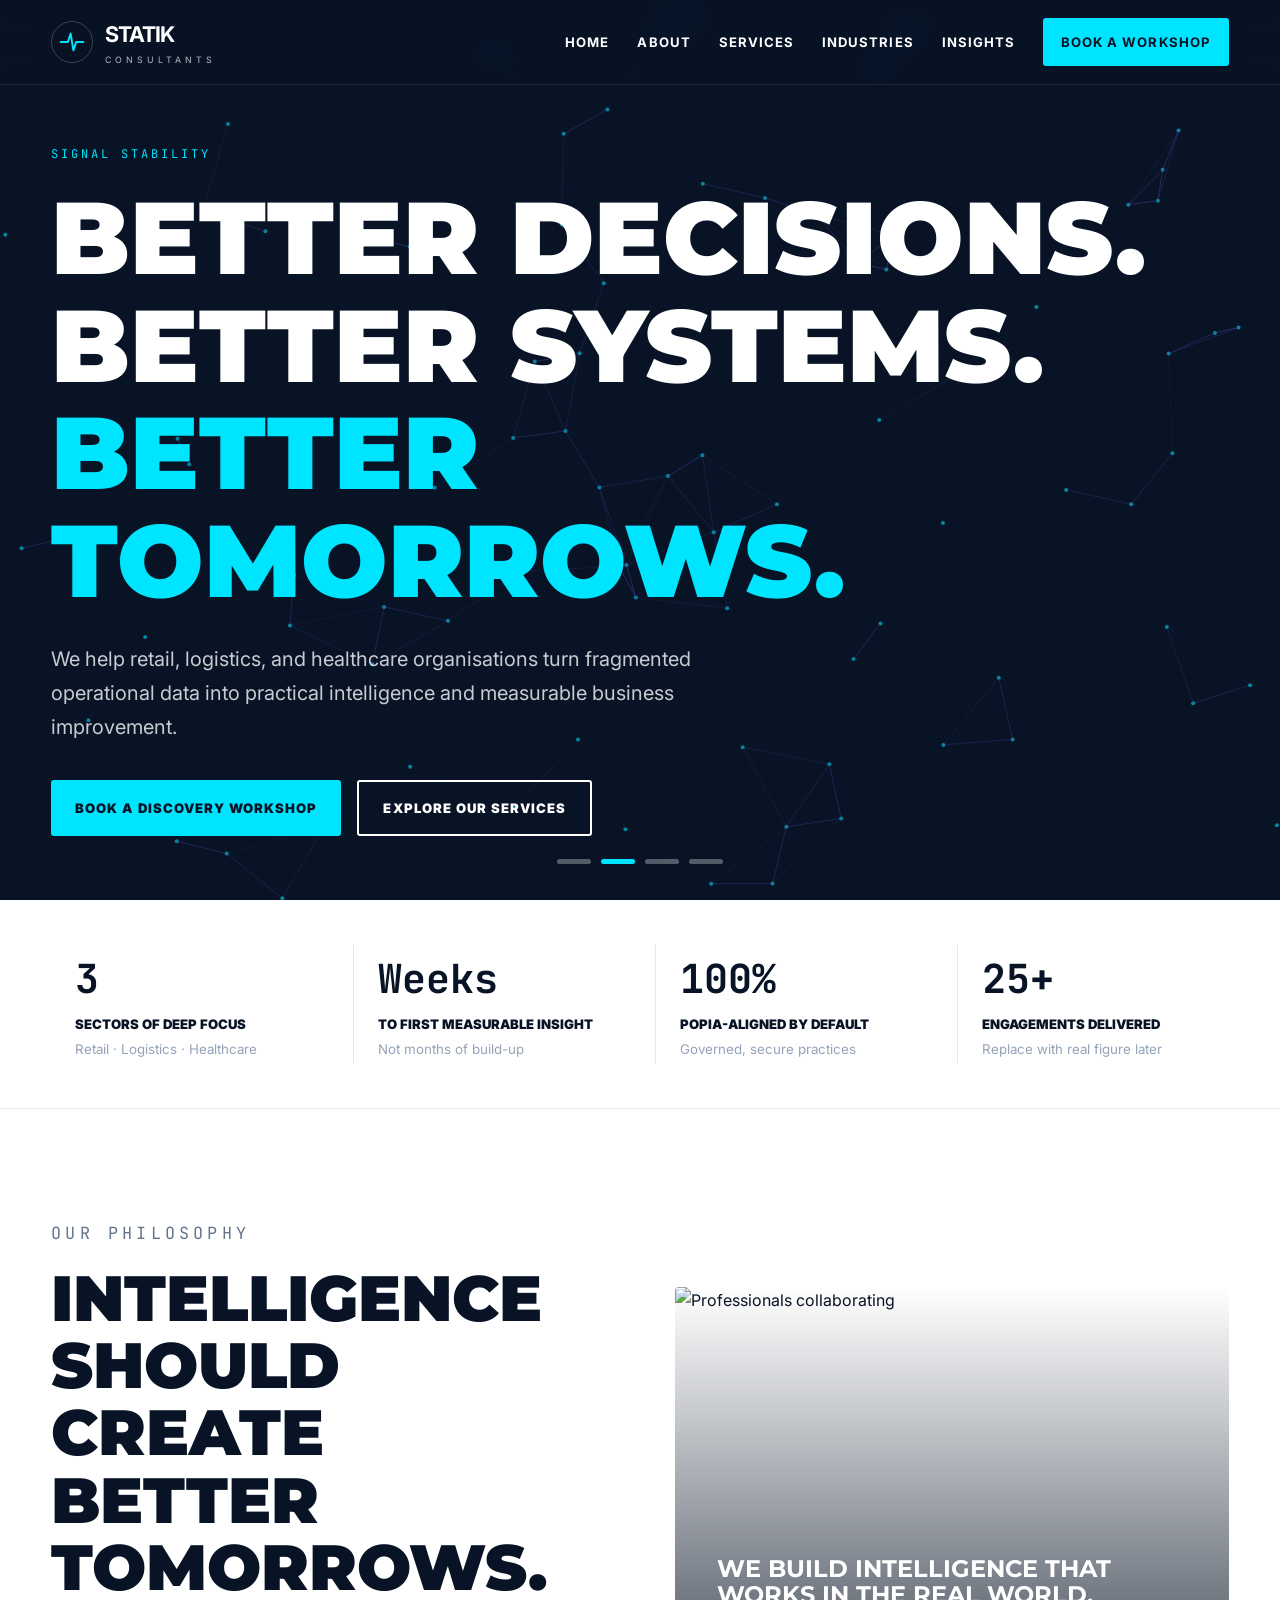
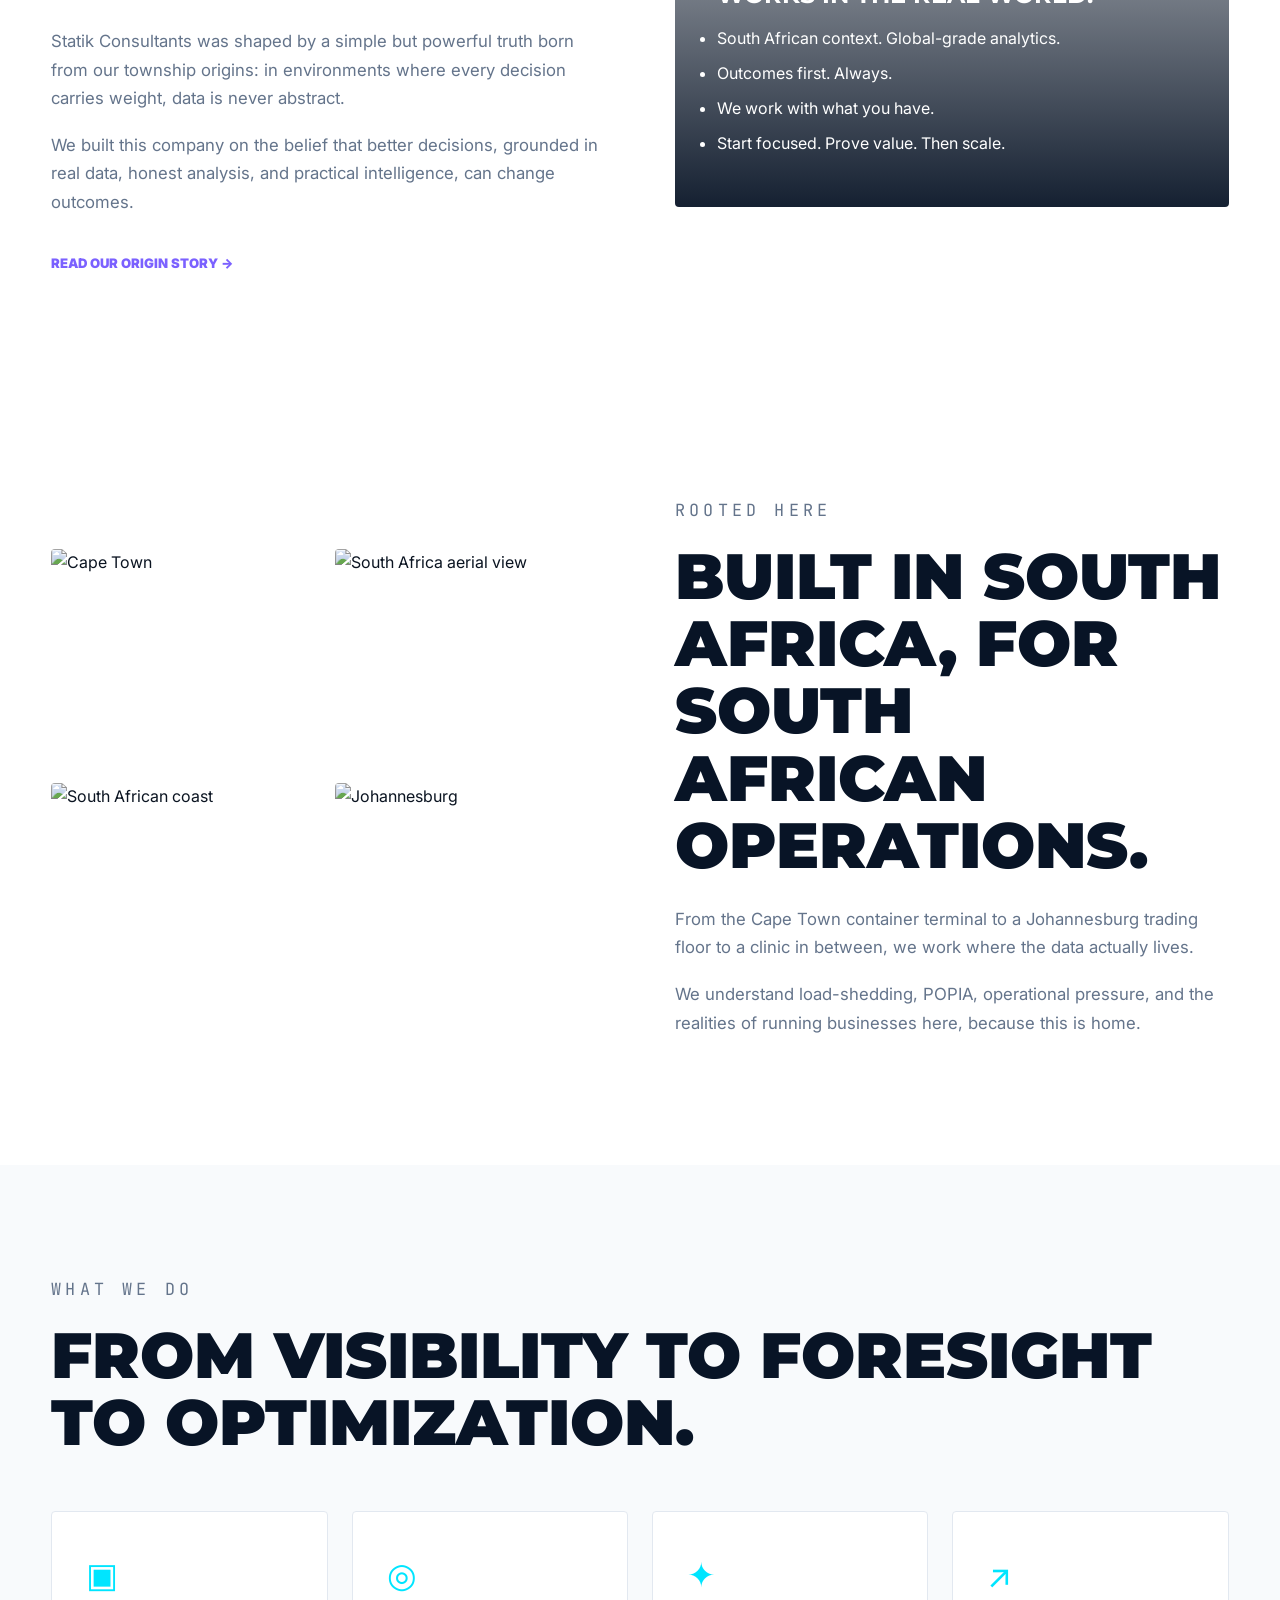
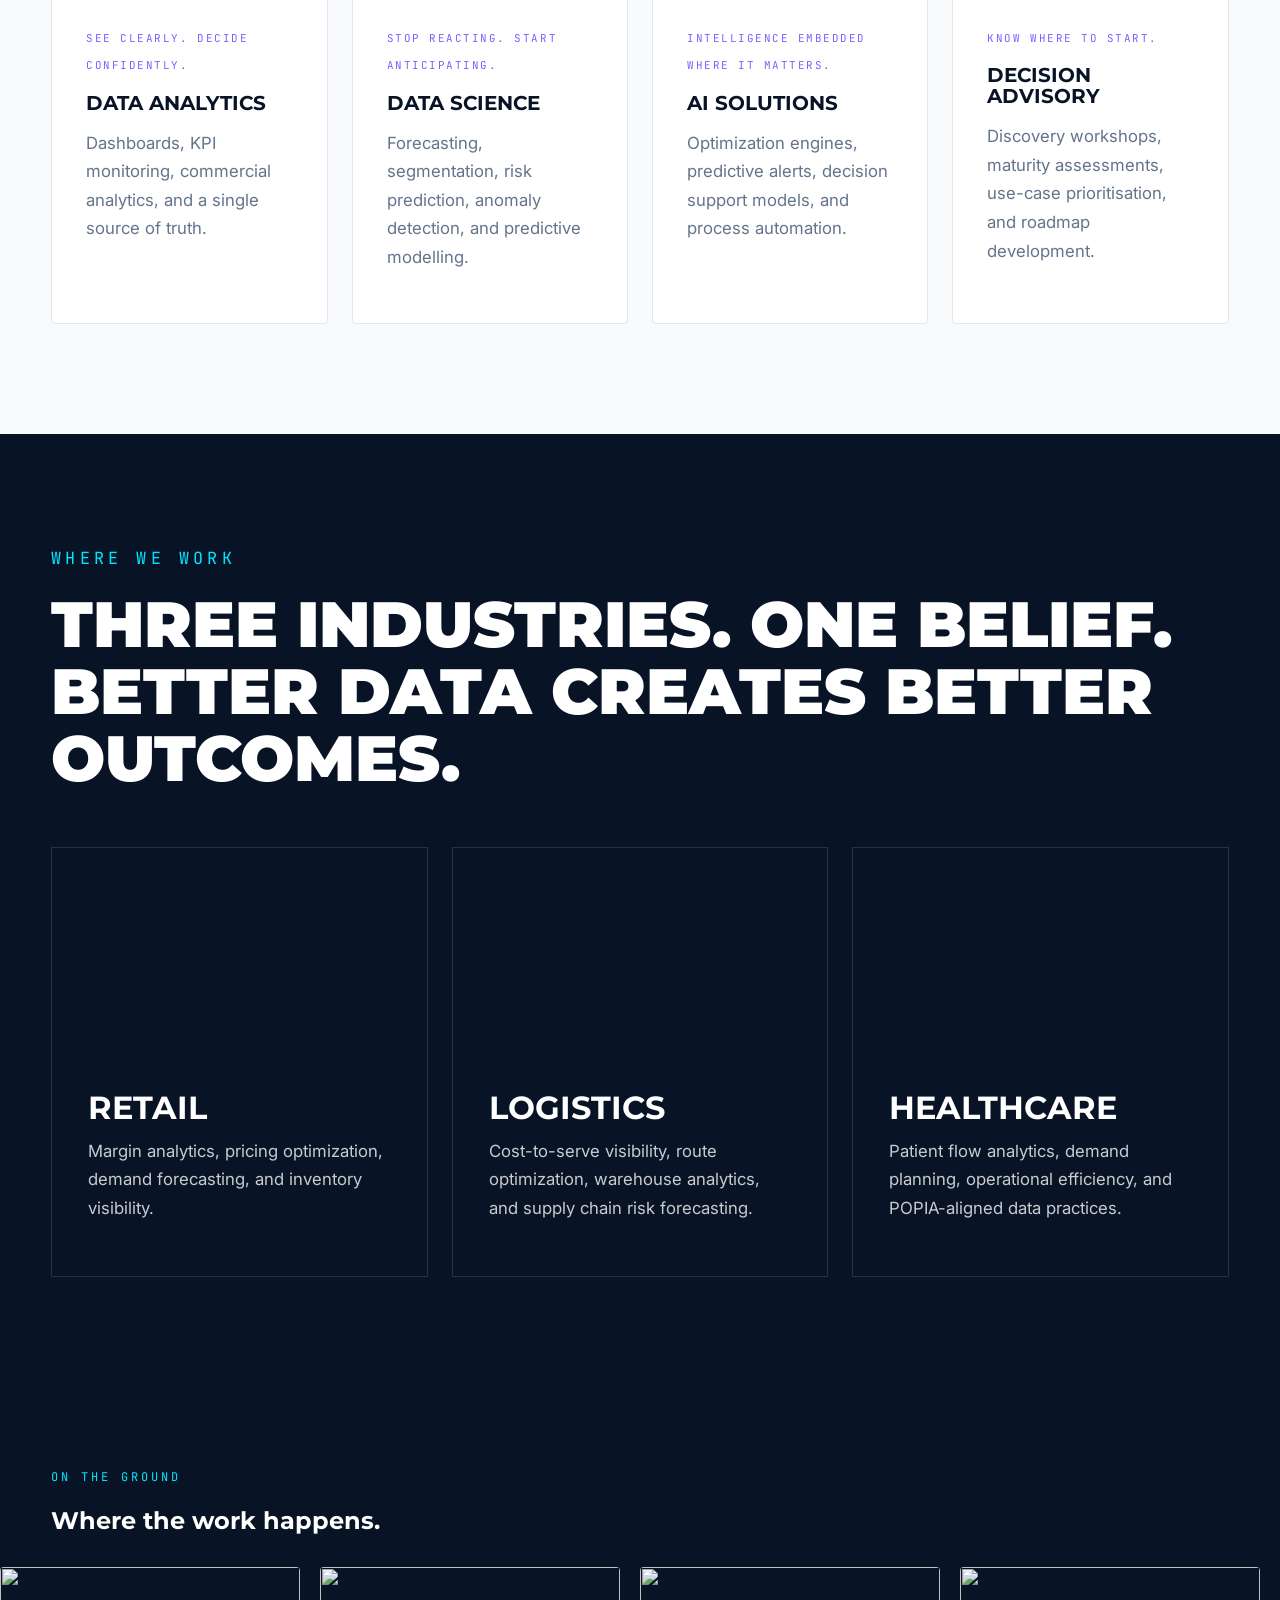
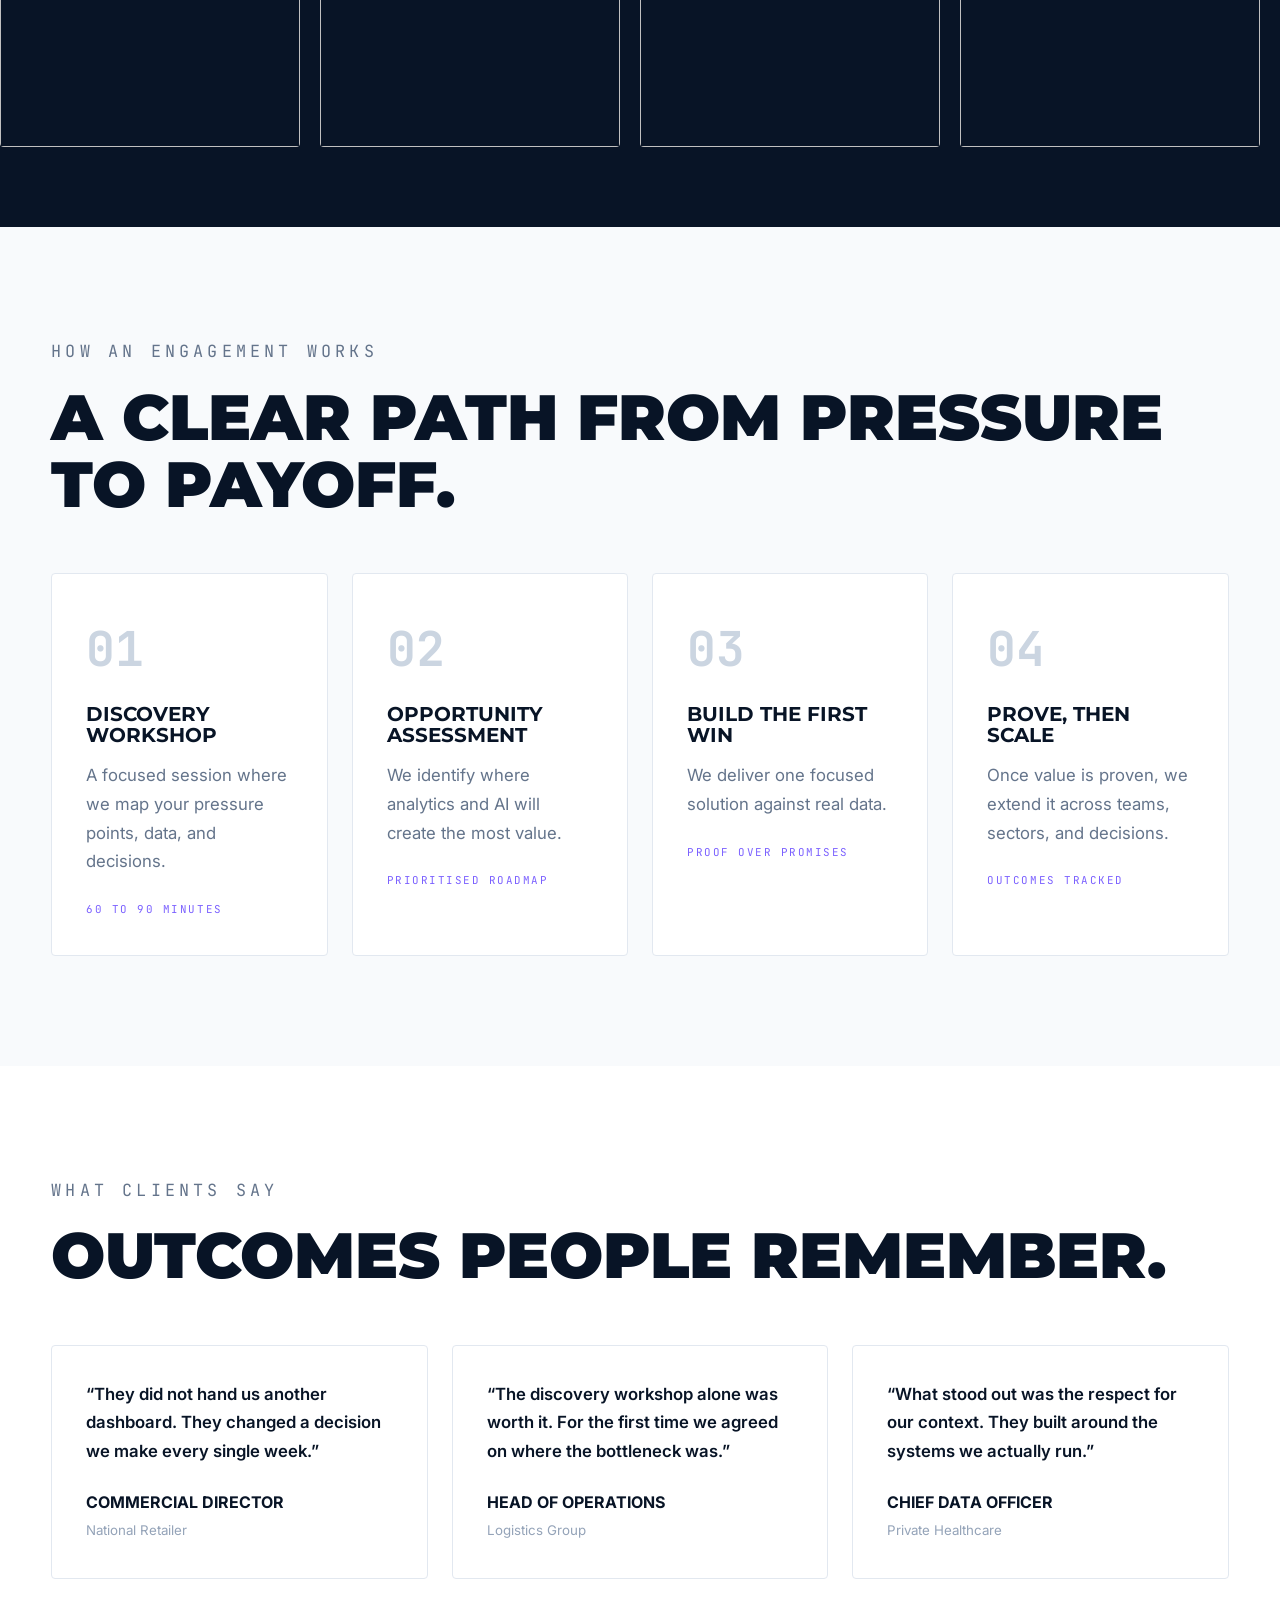
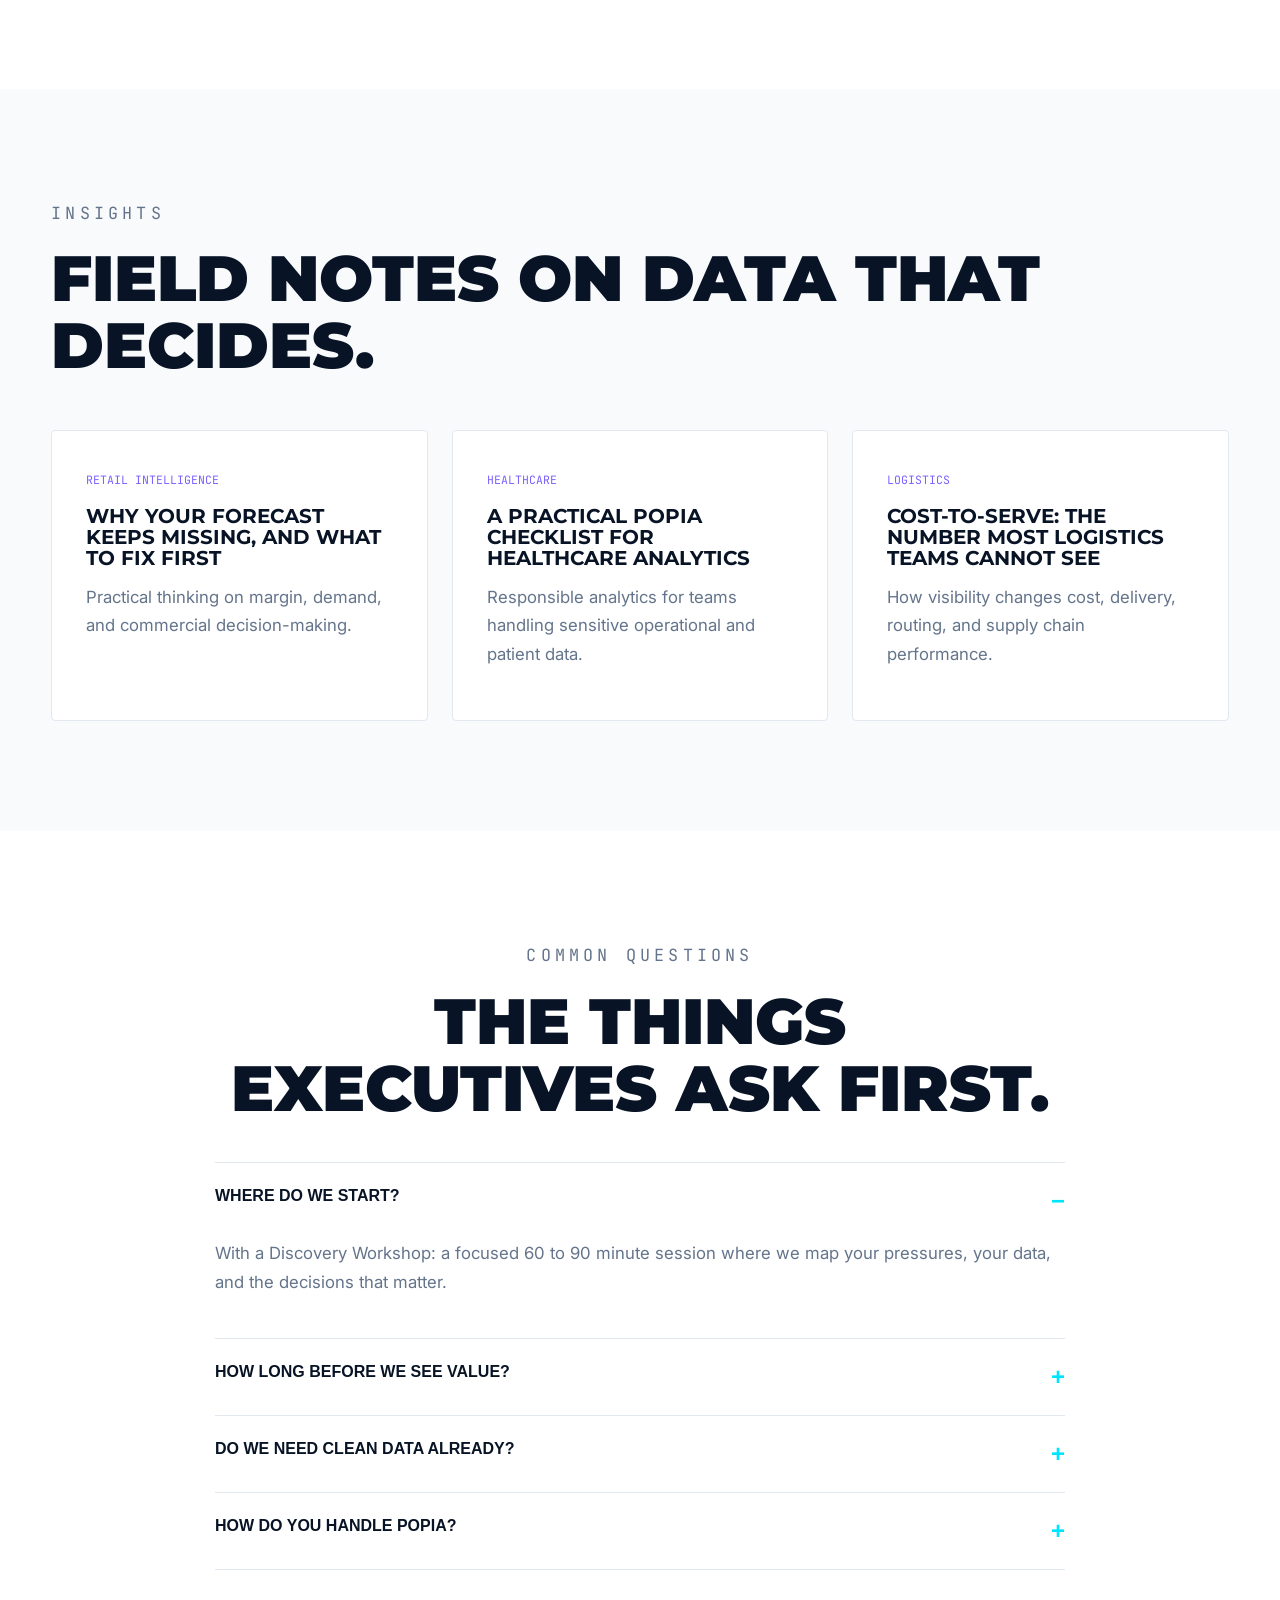
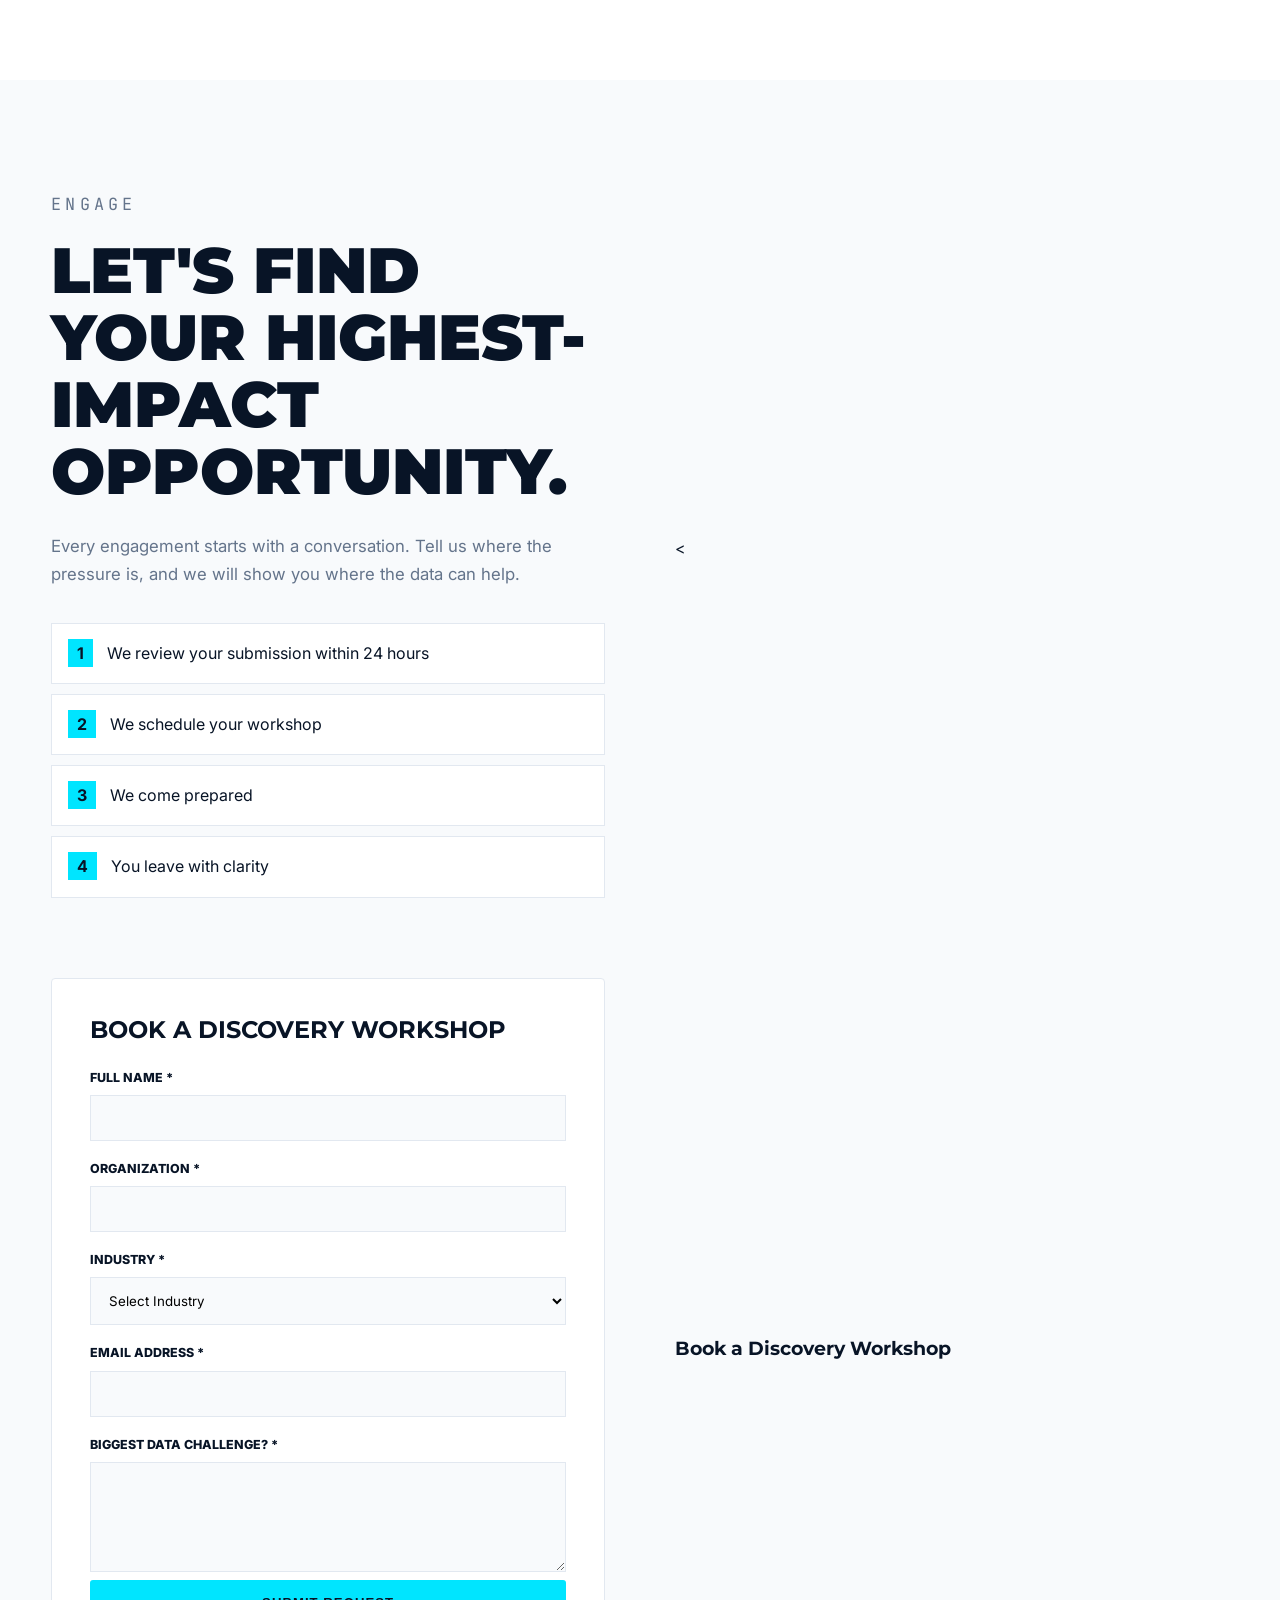
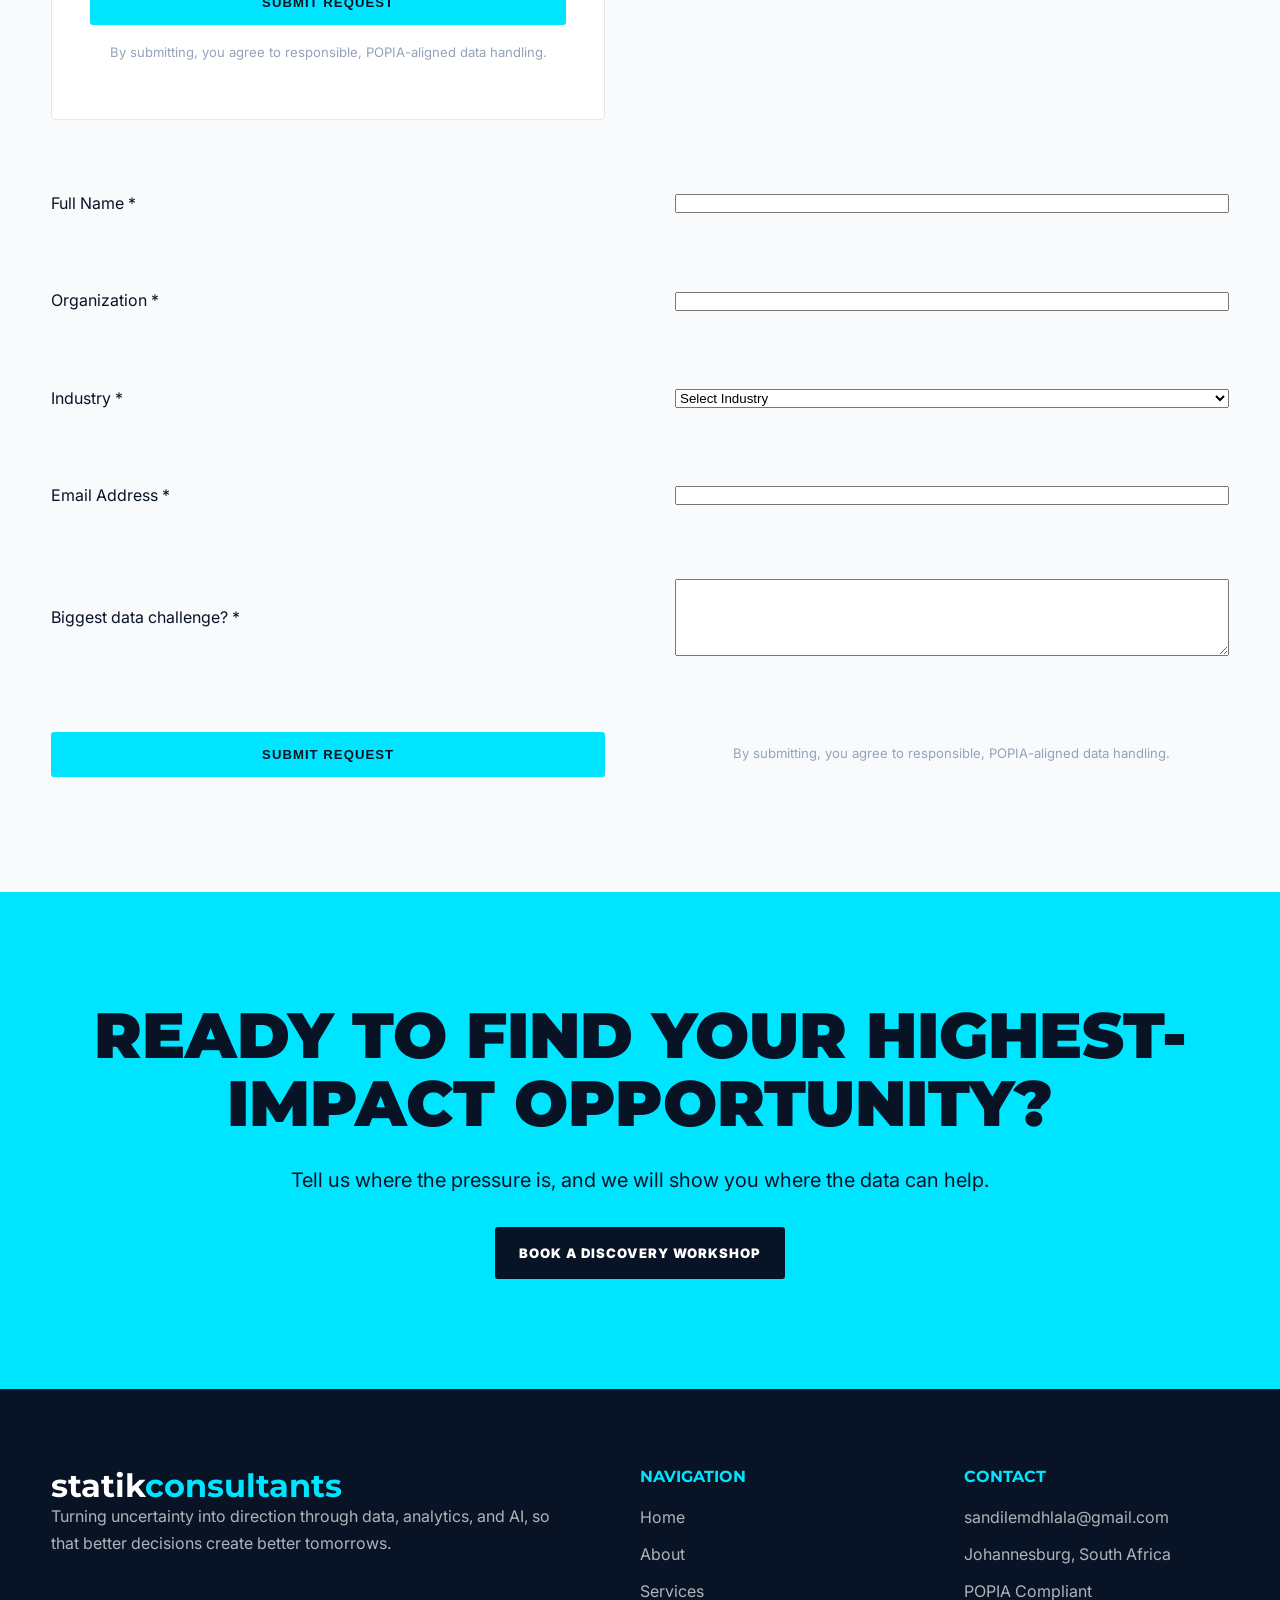
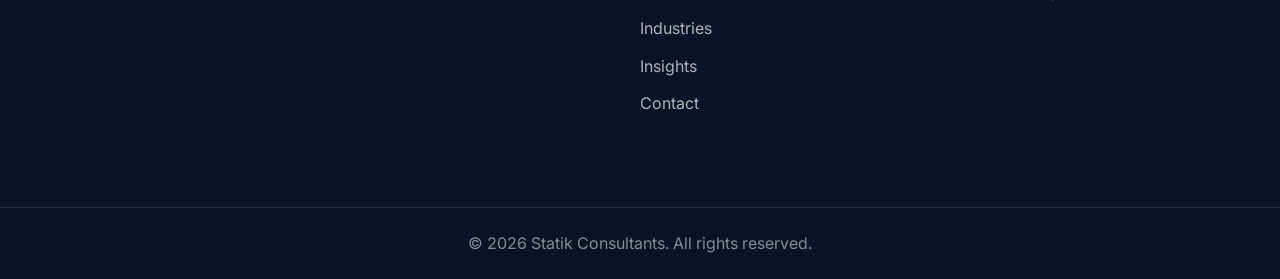
==== index.html @ 36443122 "Update index.html" ====
<!DOCTYPE html>
<html lang="en">
<head>
  <meta charset="UTF-8" />
  <meta name="viewport" content="width=device-width, initial-scale=1.0" />
  <title>Statik Consultants</title>
<link rel="icon" type="image/png" sizes="32x32" href="/favicon.png?v=2">
<link rel="icon" type="image/png" sizes="16x16" href="/favicon.png?v=2">
<link rel="shortcut icon" href="/favicon.png?v=2">
  <meta name="description" content="Statik Consultants helps retail, logistics, and healthcare organisations turn fragmented operational data into practical intelligence and measurable business improvement." />

  <link rel="stylesheet" href="style.css" />

  <link rel="preconnect" href="https://fonts.googleapis.com">
  <link rel="preconnect" href="https://fonts.gstatic.com" crossorigin>
  <link href="https://fonts.googleapis.com/css2?family=Inter:wght@300;400;500;600;700;800;900&family=Montserrat:wght@700;800;900&family=JetBrains+Mono:wght@700&display=swap" rel="stylesheet">
</head>

<body>
  <nav class="navbar" id="navbar">
    <div class="nav-container">
      <a href="#home" class="logo">
        <span class="logo-icon">
          <svg viewBox="0 0 100 100">
            <path d="M10 50 L35 50 L45 20 L55 80 L65 50 L90 50" />
          </svg>
        </span>
        <span>
          <strong>STATIK</strong>
          <small>CONSULTANTS</small>
        </span>
      </a>

      <button class="menu-toggle" id="menuToggle" aria-label="Open menu">☰</button>

      <div class="nav-links" id="navLinks">
        <a href="#home">Home</a>
        <a href="#about">About</a>
        <a href="#services">Services</a>
        <a href="#industries">Industries</a>
        <a href="#insights">Insights</a>
        <a href="#contact" class="nav-cta">Book a Workshop</a>
      </div>
    </div>
  </nav>

  <header class="hero" id="home">
    <div class="hero-slide active" style="background-image:url('https://images.unsplash.com/photo-1529528070131-eda9f3e90919?q=80&w=2000&auto=format&fit=crop');"></div>
    <div class="hero-slide" style="background-image:url('https://images.unsplash.com/photo-1534452203293-494d7ddbf7e0?q=80&w=2072&auto=format&fit=crop');"></div>
    <div class="hero-slide" style="background-image:url('https://images.unsplash.com/photo-1494412651409-8963ce7935a7?q=80&w=2070&auto=format&fit=crop');"></div>
    <div class="hero-slide" style="background-image:url('https://images.unsplash.com/photo-1579684385127-1ef15d508118?q=80&w=2080&auto=format&fit=crop');"></div>

    <div class="hero-overlay"></div>
    <canvas id="dataCanvas" class="data-canvas"></canvas>

    <div class="hero-content">
      <p class="eyebrow light">Signal Stability</p>
      <h1>
        Better decisions.<br>
        Better systems.<br>
        <span>Better tomorrows.</span>
      </h1>
      <p class="hero-text">
        We help retail, logistics, and healthcare organisations turn fragmented operational data into practical intelligence and measurable business improvement.
      </p>
      <div class="hero-actions">
        <a href="#contact" class="btn primary">Book a Discovery Workshop</a>
        <a href="#services" class="btn outline-light">Explore Our Services</a>
      </div>
    </div>

    <div class="slider-controls">
      <button class="slider-dot active" aria-label="Slide 1"></button>
      <button class="slider-dot" aria-label="Slide 2"></button>
      <button class="slider-dot" aria-label="Slide 3"></button>
      <button class="slider-dot" aria-label="Slide 4"></button>
    </div>
  </header>

  <main>
    <section class="trust-bar">
      <div class="container trust-grid">
        <div>
          <strong>3</strong>
          <span>Sectors of deep focus</span>
          <small>Retail · Logistics · Healthcare</small>
        </div>
        <div>
          <strong>Weeks</strong>
          <span>To first measurable insight</span>
          <small>Not months of build-up</small>
        </div>
        <div>
          <strong>100%</strong>
          <span>POPIA-aligned by default</span>
          <small>Governed, secure practices</small>
        </div>
        <div>
          <strong>25+</strong>
          <span>Engagements delivered</span>
          <small>Replace with real figure later</small>
        </div>
      </div>
    </section>

    <section class="section about" id="about">
      <div class="container two-col">
        <div>
          <p class="eyebrow dark">Our Philosophy</p>
          <h2>Intelligence should create better tomorrows.</h2>
          <p>
            Statik Consultants was shaped by a simple but powerful truth born from our township origins: in environments where every decision carries weight, data is never abstract.
          </p>
          <p>
            We built this company on the belief that better decisions, grounded in real data, honest analysis, and practical intelligence, can change outcomes.
          </p>
          <a href="#origin" class="text-link">Read our origin story →</a>
        </div>

        <div class="image-card">
          <img src="https://images.unsplash.com/photo-1573164574572-cb89e39749b4?q=80&w=2069&auto=format&fit=crop" alt="Professionals collaborating">
          <div>
            <h3>We build intelligence that works in the real world.</h3>
            <ul>
              <li>South African context. Global-grade analytics.</li>
              <li>Outcomes first. Always.</li>
              <li>We work with what you have.</li>
              <li>Start focused. Prove value. Then scale.</li>
            </ul>
          </div>
        </div>
      </div>
    </section>

    <section class="section rooted">
      <div class="container two-col">
        <div class="photo-grid">
          <img src="https://images.unsplash.com/photo-1529528070131-eda9f3e90919?q=80&w=1400&auto=format&fit=crop" alt="Cape Town">
          <img src="https://images.unsplash.com/photo-1580060839134-75a5edca2e99?q=80&w=1400&auto=format&fit=crop" alt="South Africa aerial view">
          <img src="https://images.unsplash.com/photo-1581596326467-be575967dbfa?q=80&w=1400&auto=format&fit=crop" alt="South African coast">
          <img src="https://images.unsplash.com/photo-1602578984228-c98a9b995f3e?q=80&w=1400&auto=format&fit=crop" alt="Johannesburg">
        </div>

        <div>
          <p class="eyebrow dark">Rooted Here</p>
          <h2>Built in South Africa, for South African operations.</h2>
          <p>
            From the Cape Town container terminal to a Johannesburg trading floor to a clinic in between, we work where the data actually lives.
          </p>
          <p>
            We understand load-shedding, POPIA, operational pressure, and the realities of running businesses here, because this is home.
          </p>
        </div>
      </div>
    </section>

    <section class="section services" id="services">
      <div class="container">
        <p class="eyebrow dark">What We Do</p>
        <h2>From visibility to foresight to optimization.</h2>

        <div class="cards four">
          <article class="card">
            <div class="icon">▣</div>
            <small>See clearly. Decide confidently.</small>
            <h3>Data Analytics</h3>
            <p>Dashboards, KPI monitoring, commercial analytics, and a single source of truth.</p>
          </article>

          <article class="card">
            <div class="icon">◎</div>
            <small>Stop reacting. Start anticipating.</small>
            <h3>Data Science</h3>
            <p>Forecasting, segmentation, risk prediction, anomaly detection, and predictive modelling.</p>
          </article>

          <article class="card">
            <div class="icon">✦</div>
            <small>Intelligence embedded where it matters.</small>
            <h3>AI Solutions</h3>
            <p>Optimization engines, predictive alerts, decision support models, and process automation.</p>
          </article>

          <article class="card">
            <div class="icon">↗</div>
            <small>Know where to start.</small>
            <h3>Decision Advisory</h3>
            <p>Discovery workshops, maturity assessments, use-case prioritisation, and roadmap development.</p>
          </article>
        </div>
      </div>
    </section>

    <section class="section industries" id="industries">
      <div class="container">
        <p class="eyebrow light">Where We Work</p>
        <h2>Three industries. One belief. Better data creates better outcomes.</h2>

        <div class="industry-grid">
          <article class="industry-card" style="background-image:url('https://images.unsplash.com/photo-1534452203293-494d7ddbf7e0?q=80&w=2072&auto=format&fit=crop');">
            <div>
              <h3>Retail</h3>
              <p>Margin analytics, pricing optimization, demand forecasting, and inventory visibility.</p>
            </div>
          </article>

          <article class="industry-card" style="background-image:url('https://images.unsplash.com/photo-1494412651409-8963ce7935a7?q=80&w=2070&auto=format&fit=crop');">
            <div>
              <h3>Logistics</h3>
              <p>Cost-to-serve visibility, route optimization, warehouse analytics, and supply chain risk forecasting.</p>
            </div>
          </article>

          <article class="industry-card" style="background-image:url('https://images.unsplash.com/photo-1579684385127-1ef15d508118?q=80&w=2080&auto=format&fit=crop');">
            <div>
              <h3>Healthcare</h3>
              <p>Patient flow analytics, demand planning, operational efficiency, and POPIA-aligned data practices.</p>
            </div>
          </article>
        </div>
      </div>
    </section>

    <section class="sa-marquee">
      <div class="container">
        <p class="eyebrow light">On The Ground</p>
        <h2>Where the work happens.</h2>
      </div>
      <div class="marquee-track">
        <img src="https://images.unsplash.com/photo-1529528070131-eda9f3e90919?q=80&w=1400&auto=format&fit=crop" alt="">
        <img src="https://images.unsplash.com/photo-1602578984228-c98a9b995f3e?q=80&w=1400&auto=format&fit=crop" alt="">
        <img src="https://images.unsplash.com/photo-1581596326467-be575967dbfa?q=80&w=1400&auto=format&fit=crop" alt="">
        <img src="https://images.unsplash.com/photo-1580060839134-75a5edca2e99?q=80&w=1400&auto=format&fit=crop" alt="">
        <img src="https://images.unsplash.com/photo-1529528070131-eda9f3e90919?q=80&w=1400&auto=format&fit=crop" alt="">
      </div>
    </section>

    <section class="section process">
      <div class="container">
        <p class="eyebrow dark">How An Engagement Works</p>
        <h2>A clear path from pressure to payoff.</h2>

        <div class="cards four">
          <article class="card process-card">
            <b>01</b>
            <h3>Discovery Workshop</h3>
            <p>A focused session where we map your pressure points, data, and decisions.</p>
            <small>60 to 90 minutes</small>
          </article>

          <article class="card process-card">
            <b>02</b>
            <h3>Opportunity Assessment</h3>
            <p>We identify where analytics and AI will create the most value.</p>
            <small>Prioritised roadmap</small>
          </article>

          <article class="card process-card">
            <b>03</b>
            <h3>Build The First Win</h3>
            <p>We deliver one focused solution against real data.</p>
            <small>Proof over promises</small>
          </article>

          <article class="card process-card">
            <b>04</b>
            <h3>Prove, Then Scale</h3>
            <p>Once value is proven, we extend it across teams, sectors, and decisions.</p>
            <small>Outcomes tracked</small>
          </article>
        </div>
      </div>
    </section>

    <section class="section testimonials">
      <div class="container">
        <p class="eyebrow dark">What Clients Say</p>
        <h2>Outcomes people remember.</h2>

        <div class="cards three">
          <article class="testimonial">
            <p>“They did not hand us another dashboard. They changed a decision we make every single week.”</p>
            <strong>Commercial Director</strong>
            <small>National Retailer</small>
          </article>

          <article class="testimonial">
            <p>“The discovery workshop alone was worth it. For the first time we agreed on where the bottleneck was.”</p>
            <strong>Head of Operations</strong>
            <small>Logistics Group</small>
          </article>

          <article class="testimonial">
            <p>“What stood out was the respect for our context. They built around the systems we actually run.”</p>
            <strong>Chief Data Officer</strong>
            <small>Private Healthcare</small>
          </article>
        </div>
      </div>
    </section>

    <section class="section insights" id="insights">
      <div class="container">
        <p class="eyebrow dark">Insights</p>
        <h2>Field notes on data that decides.</h2>

        <div class="insight-grid">
          <article>
            <span>Retail Intelligence</span>
            <h3>Why your forecast keeps missing, and what to fix first</h3>
            <p>Practical thinking on margin, demand, and commercial decision-making.</p>
          </article>

          <article>
            <span>Healthcare</span>
            <h3>A practical POPIA checklist for healthcare analytics</h3>
            <p>Responsible analytics for teams handling sensitive operational and patient data.</p>
          </article>

          <article>
            <span>Logistics</span>
            <h3>Cost-to-serve: the number most logistics teams cannot see</h3>
            <p>How visibility changes cost, delivery, routing, and supply chain performance.</p>
          </article>
        </div>
      </div>
    </section>

    <section class="section faq">
      <div class="container narrow">
        <p class="eyebrow dark center">Common Questions</p>
        <h2>The things executives ask first.</h2>

        <div class="faq-list">
          <div class="faq-item active">
            <button>Where do we start? <span>−</span></button>
            <p>With a Discovery Workshop: a focused 60 to 90 minute session where we map your pressures, your data, and the decisions that matter.</p>
          </div>

          <div class="faq-item">
            <button>How long before we see value? <span>+</span></button>
            <p>We design engagements so the first measurable win lands in weeks, not quarters.</p>
          </div>

          <div class="faq-item">
            <button>Do we need clean data already? <span>+</span></button>
            <p>No. We work with what you have and help turn messy real-world data into something useful.</p>
          </div>

          <div class="faq-item">
            <button>How do you handle POPIA? <span>+</span></button>
            <p>We use POPIA-aligned practices, de-identification where appropriate, secure handling, and role-based access.</p>
          </div>
        </div>
      </div>
    </section>

    <section class="section contact" id="contact">
      <div class="container two-col">
        <div>
          <p class="eyebrow dark">Engage</p>
          <h2>Let's find your highest-impact opportunity.</h2>
          <p>
            Every engagement starts with a conversation. Tell us where the pressure is, and we will show you where the data can help.
          </p>

          <div class="steps">
            <div><strong>1</strong> We review your submission within 24 hours</div>
            <div><strong>2</strong> We schedule your workshop</div>
            <div><strong>3</strong> We come prepared</div>
            <div><strong>4</strong> You leave with clarity</div>
          </div>
        </div>

<<form class="contact-form" action="https://api.web3forms.com/submit" method="POST">
  <h3>Book a Discovery Workshop</h3>

  <input type="hidden" name="access_key" value="07d8dda3-f676-433b-be36-cb68d9998234">
  <input type="hidden" name="subject" value="New Discovery Workshop Booking - Statik Consultants">
  <input type="hidden" name="from_name" value="Statik Consultants Website">

  <label>Full Name *</label>
  <input type="text" name="name" required>

  <label>Organization *</label>
  <input type="text" name="organization" required>

  <label>Industry *</label>
  <select name="industry" required>
    <option value="">Select Industry</option>
    <option value="Retail">Retail</option>
    <option value="Logistics & Supply Chain">Logistics & Supply Chain</option>
    <option value="Healthcare">Healthcare</option>
    <option value="Other">Other</option>
  </select>

  <label>Email Address *</label>
  <input type="email" name="email" required>

  <label>Biggest data challenge? *</label>
  <textarea name="message" rows="5" required></textarea>

  <button class="btn primary full" type="submit">Submit Request</button>

  <p class="form-note">
    By submitting, you agree to responsible, POPIA-aligned data handling.
  </p>

</form>          <h3>Book a Discovery Workshop</h3>

          <input type="hidden" name="access_key" value="07d8dda3-f676-433b-be36-cb68d9998234">
          <input type="hidden" name="subject" value="New Discovery Workshop Booking - Statik Consultants">
          <input type="hidden" name="from_name" value="Statik Consultants Website">
          <input type="hidden" name="redirect" value="https://www.statikconsultants.co.za/#contact">
          <input type="checkbox" name="botcheck" style="display:none;">

          <label>Full Name *</label>
          <input type="text" name="name" required>

          <label>Organization *</label>
          <input type="text" name="organization" required>

          <label>Industry *</label>
          <select name="industry" required>
            <option value="">Select Industry</option>
            <option value="Retail">Retail</option>
            <option value="Logistics & Supply Chain">Logistics & Supply Chain</option>
            <option value="Healthcare">Healthcare</option>
            <option value="Other">Other</option>
          </select>

          <label>Email Address *</label>
          <input type="email" name="email" required>

          <label>Biggest data challenge? *</label>
          <textarea name="message" rows="5" required></textarea>

          <button class="btn primary full" type="submit" id="submitBtn">Submit Request</button>
          <p class="form-note">By submitting, you agree to responsible, POPIA-aligned data handling.</p>
          <p id="formStatus" class="form-note" style="display:none;"></p>
        </form>
      </div>
    </section>

    <section class="final-cta">
      <div class="container">
        <h2>Ready to find your highest-impact opportunity?</h2>
        <p>Tell us where the pressure is, and we will show you where the data can help.</p>
        <a href="#contact" class="btn dark">Book a Discovery Workshop</a>
      </div>
    </section>
  </main>

  <footer>
    <div class="container footer-grid">
      <div>
        <h3>statik<span>consultants</span></h3>
        <p>Turning uncertainty into direction through data, analytics, and AI, so that better decisions create better tomorrows.</p>
      </div>

      <div>
        <h4>Navigation</h4>
        <a href="#home">Home</a>
        <a href="#about">About</a>
        <a href="#services">Services</a>
        <a href="#industries">Industries</a>
        <a href="#insights">Insights</a>
        <a href="#contact">Contact</a>
      </div>

      <div>
        <h4>Contact</h4>
        <p>sandilemdhlala@gmail.com</p>
        <p>Johannesburg, South Africa</p>
        <p>POPIA Compliant</p>
      </div>
    </div>

    <div class="footer-bottom">
      © <span id="year"></span> Statik Consultants. All rights reserved.
    </div>
  </footer>

  <script src="script.js"></script>

  
</body>
</html>
---- style.css ----
:root{
  --navy:#081426;
  --navy2:#0D1B3D;
  --cyan:#00E5FF;
  --purple:#7B61FF;
  --white:#fff;
  --light:#F8FAFC;
  --slate:#334155;
  --gray:#94A3B8;
  --border:#E2E8F0;
}

*{margin:0;padding:0;box-sizing:border-box}
html{scroll-behavior:smooth}
body{
  font-family:Inter,sans-serif;
  color:var(--navy);
  background:#fff;
  line-height:1.7;
}
h1,h2,h3,h4{font-family:Montserrat,sans-serif;line-height:1.05}
a{text-decoration:none;color:inherit}
img{max-width:100%;display:block}
.container{width:min(1200px,92%);margin:auto}
.section{padding:110px 0}
.two-col{display:grid;grid-template-columns:1fr 1fr;gap:70px;align-items:center}
.narrow{max-width:850px}

.navbar{
  position:fixed;top:0;left:0;width:100%;z-index:1000;
  background:rgba(8,20,38,.82);backdrop-filter:blur(14px);
  border-bottom:1px solid rgba(255,255,255,.08)
}
.nav-container{height:84px;width:min(1200px,92%);margin:auto;display:flex;align-items:center;justify-content:space-between}
.logo{display:flex;gap:12px;align-items:center;color:white}
.logo-icon{width:42px;height:42px;border:1px solid rgba(255,255,255,.2);border-radius:50%;display:grid;place-items:center}
.logo svg{width:28px;height:28px}
.logo path{stroke:var(--cyan);stroke-width:7;fill:none;stroke-linecap:round;stroke-linejoin:round}
.logo strong{display:block;font-size:1.35rem;letter-spacing:-1px}
.logo small{display:block;font-size:.55rem;letter-spacing:4px;opacity:.7}
.nav-links{display:flex;align-items:center;gap:28px;color:white;font-weight:700;font-size:.82rem;text-transform:uppercase;letter-spacing:.08em}
.nav-links a:hover{color:var(--cyan)}
.nav-cta{background:var(--cyan);color:var(--navy)!important;padding:13px 18px;border-radius:3px}
.menu-toggle{display:none;background:none;border:0;color:white;font-size:2rem}

.hero{min-height:100vh;position:relative;display:flex;align-items:center;overflow:hidden;background:var(--navy)}
.hero-slide{position:absolute;inset:0;background-size:cover;background-position:center;opacity:0;transition:opacity 1s ease}
.hero-slide.active{opacity:1}
.hero-overlay{position:absolute;inset:0;background:linear-gradient(90deg,rgba(8,20,38,.96),rgba(8,20,38,.82),rgba(8,20,38,.7))}
.data-canvas{position:absolute;inset:0;width:100%;height:100%;opacity:.65}
.hero-content{position:relative;z-index:2;width:min(1200px,92%);margin:auto;color:white;padding-top:80px}
.eyebrow{font-family:"JetBrains Mono",monospace;text-transform:uppercase;letter-spacing:.25em;font-size:.75rem;margin-bottom:20px;color:var(--purple)}
.eyebrow.light{color:var(--cyan)}
.eyebrow.center{text-align:center}
.hero h1{font-size:clamp(3.4rem,8vw,7.8rem);font-weight:900;text-transform:uppercase;margin-bottom:28px}
.hero h1 span{color:var(--cyan)}
.hero-text{font-size:1.25rem;max-width:720px;color:rgba(255,255,255,.78);margin-bottom:36px}
.hero-actions{display:flex;gap:16px;flex-wrap:wrap}
.btn{display:inline-flex;align-items:center;justify-content:center;padding:15px 24px;border-radius:3px;font-weight:900;text-transform:uppercase;letter-spacing:.08em;font-size:.82rem;transition:.3s}
.btn.primary{background:var(--cyan);color:var(--navy)}
.btn.primary:hover{background:var(--purple);color:white;transform:translateY(-2px)}
.btn.outline-light{border:2px solid white;color:white}
.btn.dark{background:var(--navy);color:white}
.btn.full{width:100%;border:0;cursor:pointer}
.slider-controls{position:absolute;bottom:36px;left:50%;transform:translateX(-50%);display:flex;gap:10px;z-index:3}
.slider-dot{width:34px;height:5px;border:0;background:rgba(255,255,255,.3);border-radius:50px}
.slider-dot.active{background:var(--cyan)}

.trust-bar{background:white;border-bottom:1px solid var(--border);padding:45px 0}
.trust-grid{display:grid;grid-template-columns:repeat(4,1fr);gap:30px}
.trust-grid div{border-left:1px solid var(--border);padding-left:24px}
.trust-grid div:first-child{border-left:0}
.trust-grid strong{display:block;font-family:"JetBrains Mono",monospace;font-size:2.5rem;color:var(--navy)}
.trust-grid span{display:block;font-weight:900;text-transform:uppercase;font-size:.82rem}
.trust-grid small{color:var(--gray)}

.section h2,.final-cta h2{font-size:clamp(2.3rem,5vw,4.8rem);font-weight:900;text-transform:uppercase;margin-bottom:26px}
.section p{color:#64748B;font-size:1.05rem;margin-bottom:18px}
.text-link{display:inline-block;margin-top:18px;color:var(--purple);font-weight:900;text-transform:uppercase;font-size:.82rem}

.image-card{min-height:520px;position:relative;overflow:hidden;border-radius:4px}
.image-card img{position:absolute;inset:0;width:100%;height:100%;object-fit:cover;transition:1s}
.image-card:hover img{transform:scale(1.06)}
.image-card:after{content:"";position:absolute;inset:0;background:linear-gradient(to top,rgba(8,20,38,.95),transparent)}
.image-card div{position:absolute;z-index:2;bottom:0;color:white;padding:42px}
.image-card h3{font-size:1.5rem;text-transform:uppercase;margin-bottom:18px}
.image-card li{margin-bottom:8px}

.rooted{background:white}
.photo-grid{display:grid;grid-template-columns:1fr 1fr;gap:14px}
.photo-grid img{height:220px;width:100%;object-fit:cover;border-radius:4px;filter:grayscale(.25);transition:.4s}
.photo-grid img:hover{filter:grayscale(0);transform:scale(1.03)}

.services,.process,.insights{background:var(--light)}
.cards{display:grid;gap:24px;margin-top:55px}
.cards.four{grid-template-columns:repeat(4,1fr)}
.cards.three{grid-template-columns:repeat(3,1fr)}
.card,.testimonial,.insight-grid article{
  background:white;border:1px solid var(--border);padding:34px;border-radius:4px;
  transition:.35s
}
.card:hover,.testimonial:hover,.insight-grid article:hover{border-color:var(--cyan);transform:translateY(-8px);box-shadow:0 25px 60px rgba(8,20,38,.1)}
.icon{font-size:2.1rem;color:var(--cyan);margin-bottom:20px}
.card small{font-family:"JetBrains Mono",monospace;text-transform:uppercase;color:var(--purple);font-size:.68rem;letter-spacing:.14em}
.card h3{font-size:1.25rem;text-transform:uppercase;margin:15px 0}
.process-card b{font-family:"JetBrains Mono",monospace;font-size:3rem;color:#CBD5E1}

.industries,.sa-marquee{background:var(--navy);color:white}
.industries h2,.sa-marquee h2{color:white}
.industry-grid{display:grid;grid-template-columns:repeat(3,1fr);gap:24px;margin-top:55px}
.industry-card{min-height:430px;background-size:cover;background-position:center;position:relative;overflow:hidden;border:1px solid rgba(255,255,255,.12)}
.industry-card:before{content:"";position:absolute;inset:0;background:linear-gradient(to top,rgba(8,20,38,.98),rgba(8,20,38,.4))}
.industry-card div{position:absolute;bottom:0;padding:36px;color:white}
.industry-card h3{font-size:2rem;text-transform:uppercase;margin-bottom:12px}
.industry-card p{color:rgba(255,255,255,.78)}

.sa-marquee{padding:80px 0;overflow:hidden}
.marquee-track{display:flex;gap:20px;width:max-content;animation:marquee 35s linear infinite;margin-top:34px}
.marquee-track img{width:300px;height:180px;object-fit:cover;border-radius:4px;filter:grayscale(.4)}
@keyframes marquee{from{transform:translateX(0)}to{transform:translateX(-40%)}}

.testimonials{background:white}
.testimonial p{font-size:1.05rem;color:var(--navy);font-weight:600}
.testimonial strong{display:block;margin-top:24px;text-transform:uppercase}
.testimonial small{color:var(--gray)}

.insight-grid{display:grid;grid-template-columns:repeat(3,1fr);gap:24px;margin-top:50px}
.insight-grid span{font-family:"JetBrains Mono",monospace;color:var(--purple);font-size:.72rem;text-transform:uppercase}
.insight-grid h3{font-size:1.25rem;text-transform:uppercase;margin:14px 0}

.faq{text-align:center;background:white}
.faq-list{text-align:left;margin-top:40px;border-top:1px solid var(--border)}
.faq-item{border-bottom:1px solid var(--border)}
.faq-item button{width:100%;padding:24px 0;background:none;border:0;display:flex;justify-content:space-between;font-weight:900;text-transform:uppercase;color:var(--navy);font-size:1rem;cursor:pointer;text-align:left}
.faq-item p{display:none;padding-bottom:24px}
.faq-item.active p{display:block}
.faq-item span{color:var(--cyan);font-size:1.5rem}

.contact{background:var(--light)}
.steps{margin-top:34px}
.steps div{background:white;border:1px solid var(--border);padding:16px;margin-bottom:10px}
.steps strong{background:var(--cyan);color:var(--navy);padding:4px 9px;margin-right:10px}
.contact-form{background:white;border:1px solid var(--border);padding:38px;border-radius:4px}
.contact-form h3{text-transform:uppercase;font-size:1.5rem;margin-bottom:25px}
.contact-form label{display:block;font-weight:800;font-size:.78rem;text-transform:uppercase;margin:17px 0 7px}
.contact-form input,.contact-form select,.contact-form textarea{width:100%;padding:14px;border:1px solid var(--border);background:var(--light);font-family:inherit}
.form-note{text-align:center;font-size:.82rem!important;color:var(--gray)!important;margin-top:16px}

.final-cta{background:var(--cyan);text-align:center;padding:110px 0;color:var(--navy)}
.final-cta p{font-size:1.25rem;margin-bottom:30px}

footer{background:var(--navy);color:white}
.footer-grid{display:grid;grid-template-columns:2fr 1fr 1fr;gap:60px;padding:80px 0}
.footer-grid h3{font-size:2rem}
.footer-grid h3 span{color:var(--cyan)}
.footer-grid p,.footer-grid a{color:rgba(255,255,255,.68);display:block;margin-bottom:10px}
.footer-grid h4{text-transform:uppercase;color:var(--cyan);margin-bottom:18px}
.footer-bottom{text-align:center;padding:22px;border-top:1px solid rgba(255,255,255,.1);color:rgba(255,255,255,.5)}

@media(max-width:950px){
  .menu-toggle{display:block}
  .nav-links{display:none;position:absolute;top:84px;left:0;width:100%;background:var(--navy);padding:28px;flex-direction:column;align-items:flex-start}
  .nav-links.show{display:flex}
  .two-col,.trust-grid,.cards.four,.cards.three,.industry-grid,.insight-grid,.footer-grid{grid-template-columns:1fr}
  .section{padding:80px 0}
  .hero h1{font-size:3.2rem}
  .hero-actions{flex-direction:column}
}
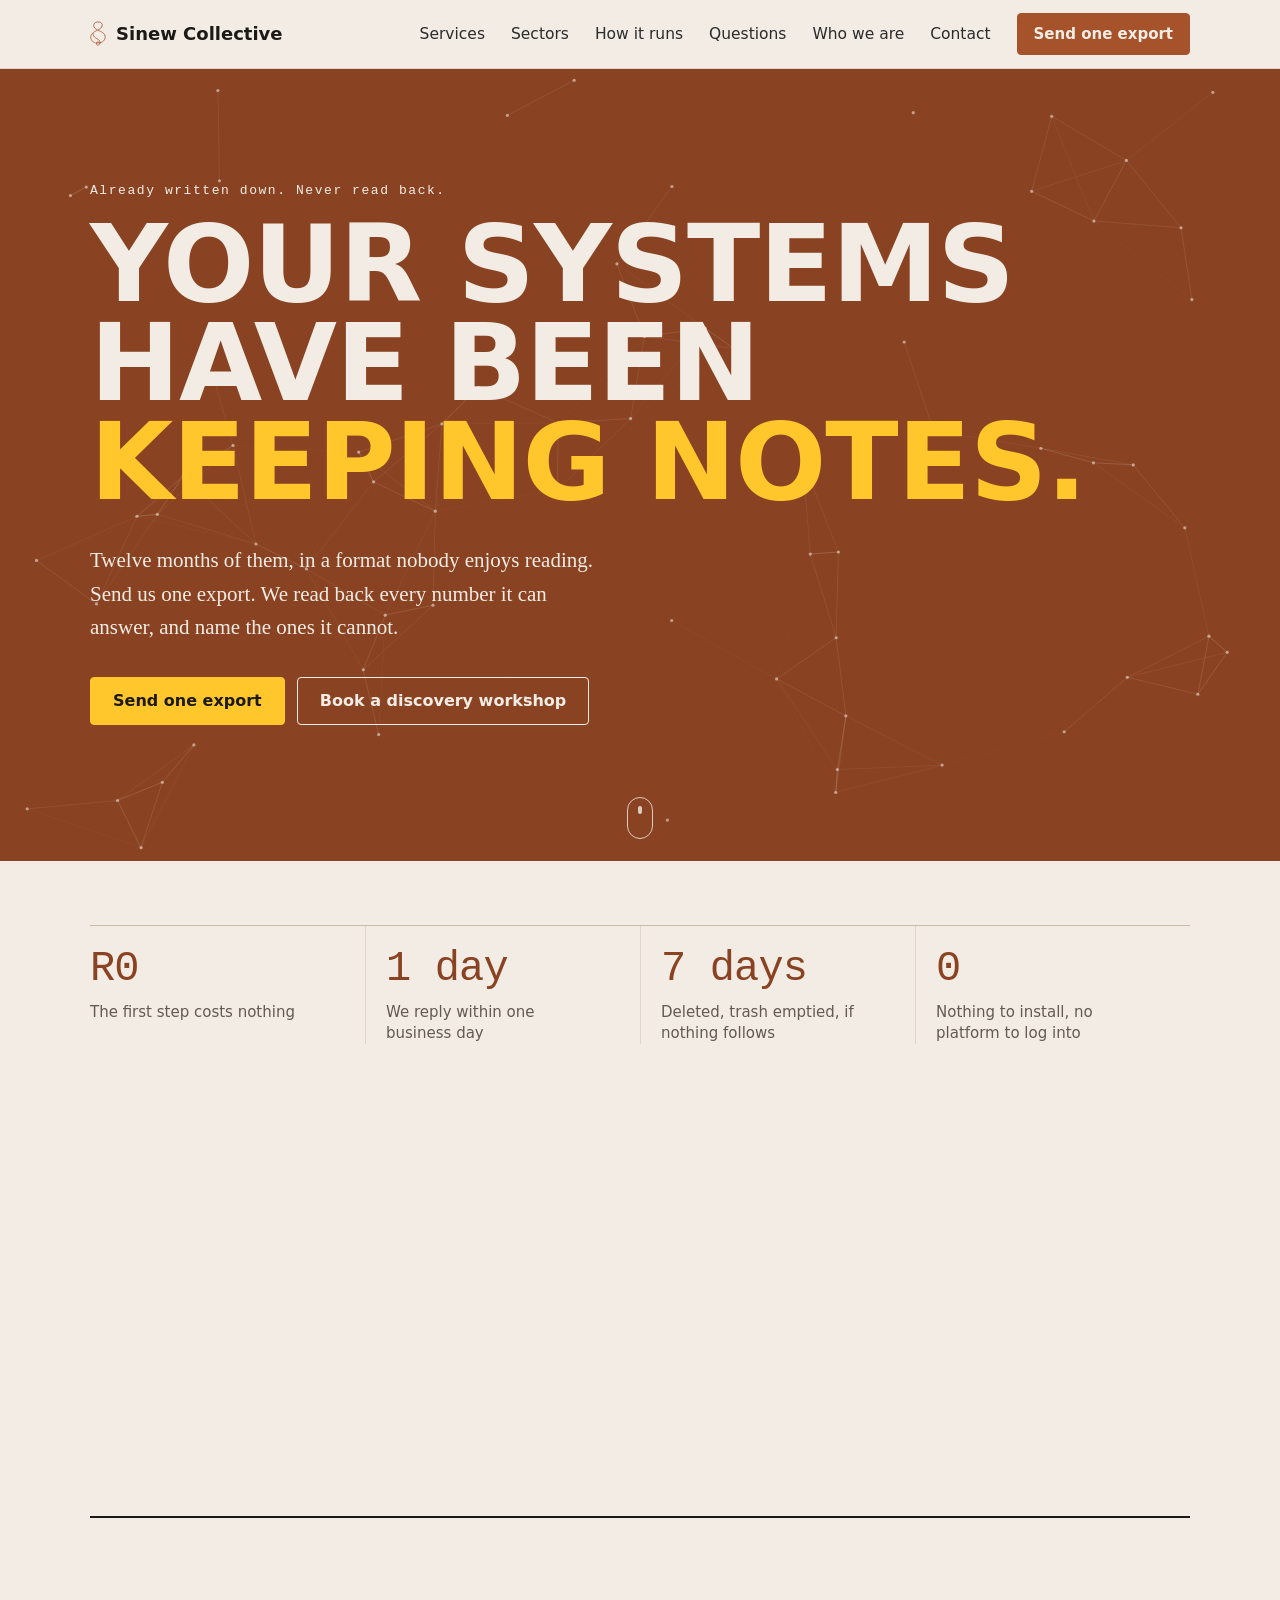
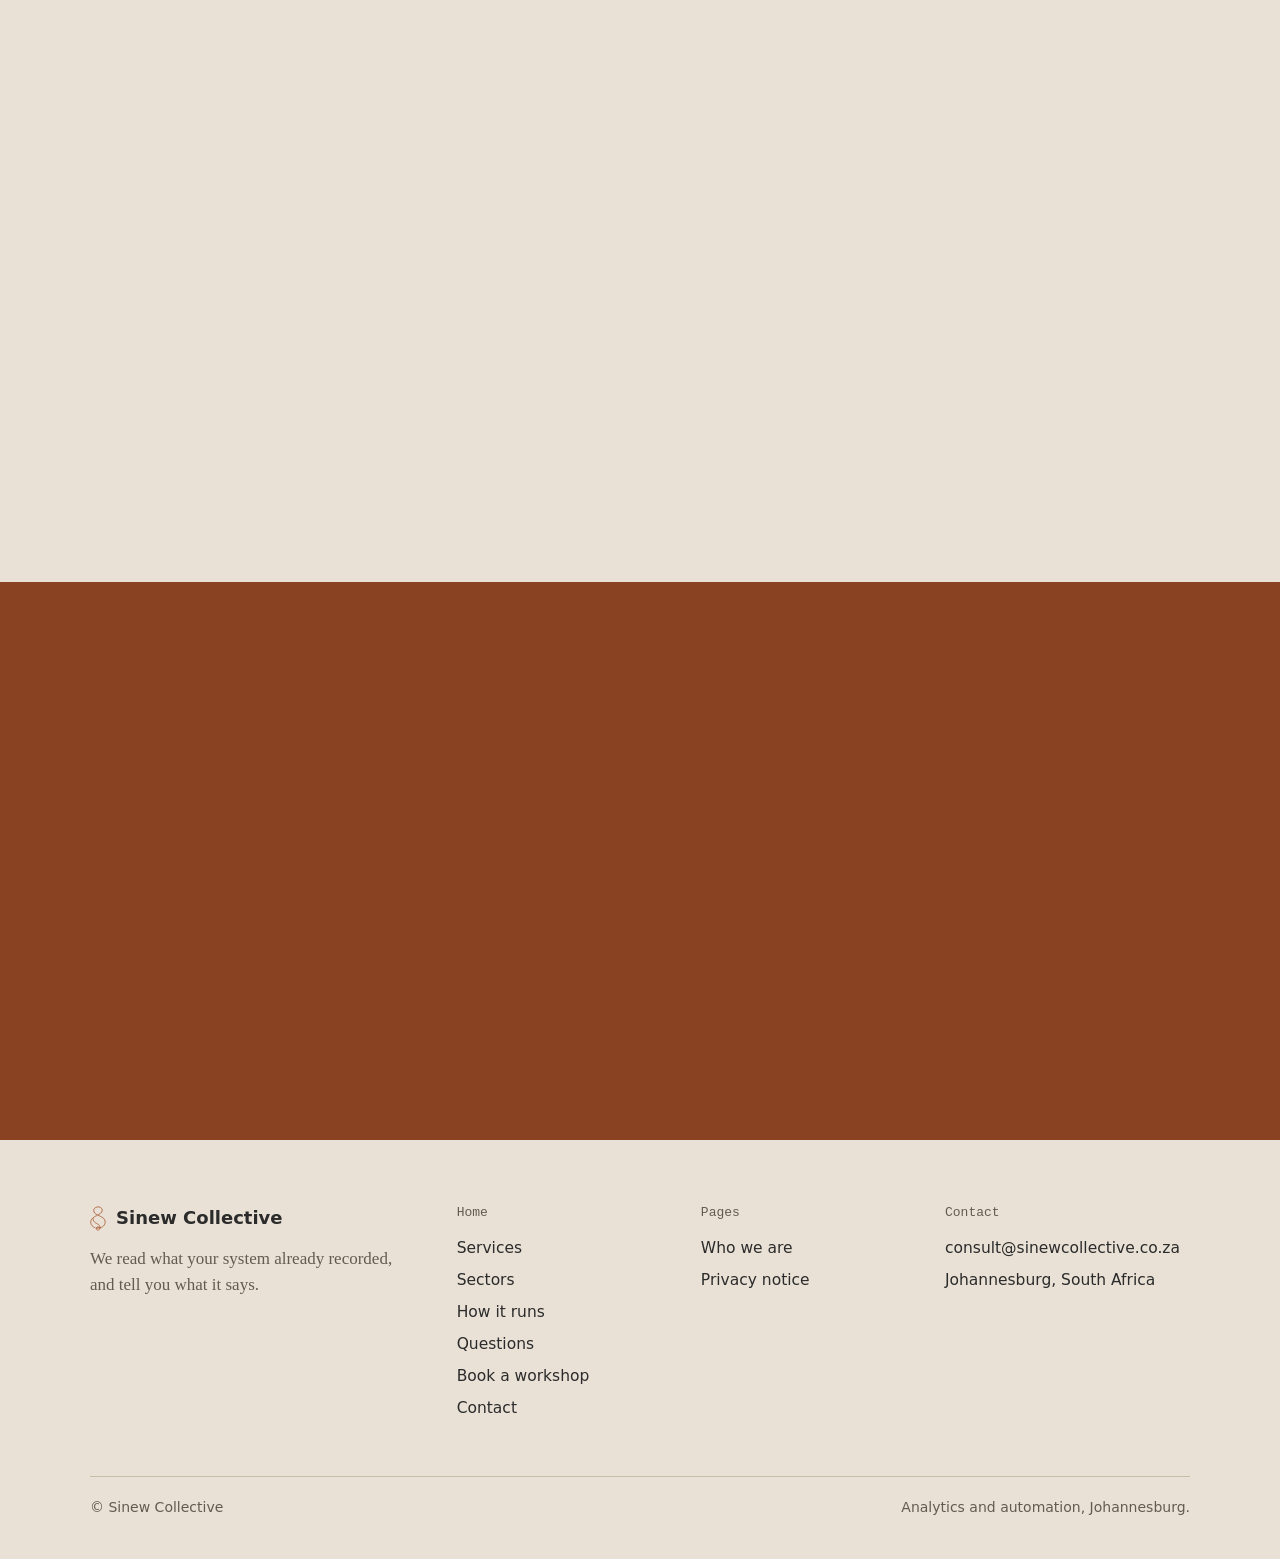
==== commit 7b1c217d: "Add files via upload Deploy Sinew Collective website" ====
--- a/index.html
+++ b/index.html
@@ -1,488 +1,987 @@
-<!DOCTYPE html>
-<html lang="en">
+<!doctype html>
+<html lang="en-ZA">
 <head>
-  <meta charset="UTF-8" />
-  <meta name="viewport" content="width=device-width, initial-scale=1.0" />
-  <title>Statik Consultants</title>
-<link rel="icon" type="image/png" sizes="32x32" href="/favicon.png?v=2">
-<link rel="icon" type="image/png" sizes="16x16" href="/favicon.png?v=2">
-<link rel="shortcut icon" href="/favicon.png?v=2">
-  <meta name="description" content="Statik Consultants helps retail, logistics, and healthcare organisations turn fragmented operational data into practical intelligence and measurable business improvement." />
-
-  <link rel="stylesheet" href="style.css" />
-
-  <link rel="preconnect" href="https://fonts.googleapis.com">
-  <link rel="preconnect" href="https://fonts.gstatic.com" crossorigin>
-  <link href="https://fonts.googleapis.com/css2?family=Inter:wght@300;400;500;600;700;800;900&family=Montserrat:wght@700;800;900&family=JetBrains+Mono:wght@700&display=swap" rel="stylesheet">
+<meta charset="utf-8">
+<meta name="viewport" content="width=device-width, initial-scale=1, viewport-fit=cover">
+<title>What your records already say | Sinew Collective</title>
+<meta name="description" content="Send one export from your system. We read back every number it can answer, and name the ones it cannot. Analytics and automation, Johannesburg.">
+<link rel="icon" href="/favicon.svg" type="image/svg+xml">
+<link rel="canonical" href="https://www.sinewcollective.co.za/">
+<meta property="og:type" content="website">
+<meta property="og:site_name" content="Sinew Collective">
+<meta property="og:title" content="What your records already say | Sinew Collective">
+<meta property="og:description" content="Send one export from your system. We read back every number it can answer, and name the ones it cannot. Analytics and automation, Johannesburg.">
+<meta property="og:url" content="https://www.sinewcollective.co.za/">
+<meta property="og:locale" content="en_ZA">
+<script type="application/ld+json">{"@context":"https://schema.org","@type":"Organization","name":"Sinew Collective","url":"https://www.sinewcollective.co.za/","email":"consult@sinewcollective.co.za","address":{"@type":"PostalAddress","addressLocality":"Johannesburg","addressCountry":"ZA"},"areaServed":"ZA"}</script>
+<meta http-equiv="Content-Security-Policy" content="default-src 'none'; script-src 'sha256-zeUXc7jOHO/kwisCSS2NmMbLgmbFUcGgBVvyjgHkp34='; style-src 'sha256-anAalYHqOo51o4HuH1bu5KpMi8Y1LAyqtEw77iBX8JU='; img-src 'self'; font-src 'self'; base-uri 'none'; form-action 'none'; object-src 'none'; upgrade-insecure-requests">
+<meta name="referrer" content="no-referrer">
+<style>
+
+@font-face { font-family: "Bricolage Grotesque"; font-style: normal; font-display: swap; font-weight: 200 800; font-stretch: 75% 100%; src: url(/fonts/bricolage-grotesque-latin-standard-normal.woff2) format("woff2"); }
+@font-face { font-family: "Newsreader"; font-style: normal; font-display: swap; font-weight: 200 800; src: url(/fonts/newsreader-latin-standard-normal.woff2) format("woff2"); }
+@font-face { font-family: "Newsreader"; font-style: italic; font-display: swap; font-weight: 200 800; src: url(/fonts/newsreader-latin-wght-italic.woff2) format("woff2"); }
+@font-face { font-family: "Spline Sans Mono"; font-style: normal; font-display: swap; font-weight: 400; src: url(/fonts/spline-sans-mono-latin-400-normal.woff2) format("woff2"); }
+@font-face { font-family: "Spline Sans Mono"; font-style: normal; font-display: swap; font-weight: 500; src: url(/fonts/spline-sans-mono-latin-500-normal.woff2) format("woff2"); }
+
+:root, :root[data-theme="dark"] {
+  --page: #F2ECE4;
+  --raised: #E9E1D6;
+  --ink: #2B2B2B;
+  --ink-deep: #1C1A17;
+  --muted: #635B52;
+  --accent: #A6532C;
+  --accent-fg: #8A4322;
+  --hairline: #C9BCA9;
+  --rule: #DED5C8;
+  --signal: #FFC72C;   
+  --font: "Bricolage Grotesque", ui-sans-serif, system-ui, -apple-system, "Segoe UI", sans-serif;
+  --font-read: "Newsreader", ui-serif, Georgia, "Iowan Old Style", serif;
+  --font-figure: "Spline Sans Mono", ui-monospace, SFMono-Regular, Menlo, monospace;
+  --wrap: 1180px;
+  --r-card: 6px;
+  --r-control: 4px;
+  color-scheme: light;
+}
+@media (prefers-color-scheme: dark) { :root:not([data-theme="light"]) { color-scheme: light; } }
+
+:root { box-sizing: border-box; padding-top: env(safe-area-inset-top, 0px); padding-bottom: env(safe-area-inset-bottom, 0px); }
+*, *::before, *::after { box-sizing: inherit; }
+html { scroll-behavior: smooth; scroll-padding-top: calc(env(safe-area-inset-top, 0px) + 76px); }
+@media (prefers-reduced-motion: reduce) { html { scroll-behavior: auto; } }
+body { margin: 0; background: var(--page); color: var(--ink); font-family: var(--font); font-size: 17px; line-height: 1.55; -webkit-font-smoothing: antialiased; }
+img { max-width: 100%; height: auto; display: block; }
+a { color: var(--accent-fg); text-underline-offset: 3px; }
+a:hover { color: var(--ink-deep); }
+:focus-visible { outline: 2px solid var(--accent); outline-offset: 3px; border-radius: 2px; }
+.wrap { max-width: var(--wrap); margin: 0 auto; padding: 0 clamp(20px, 4vw, 40px); }
+.band { padding: clamp(64px, 9vw, 112px) 0; }
+.band--raised { background: var(--raised); }
+.label { font-family: var(--font-figure); font-size: 13px; letter-spacing: 0.02em; color: var(--accent-fg); margin: 0 0 14px; }
+h1, h2, h3 { font-family: var(--font); color: var(--ink-deep); margin: 0; font-optical-sizing: auto; }
+
+h2 { font-size: clamp(30px, 4.4vw, 56px); line-height: .98; font-weight: 800; letter-spacing: -0.005em; text-transform: uppercase; font-variation-settings: "wdth" 92; max-width: 18ch; }
+h3 { font-size: 21px; line-height: 1.25; font-weight: 620; }
+.lede { font-family: var(--font-read); font-size: 20px; line-height: 1.6; color: var(--muted); max-width: 60ch; margin: 18px 0 0; }
+.read { font-family: var(--font-read); font-size: 18.5px; line-height: 1.65; }
+.head { margin-bottom: clamp(36px, 5vw, 56px); }
+
+.btn { display: inline-flex; align-items: center; justify-content: center; min-height: 48px; padding: 0 22px; border-radius: var(--r-control); font: 600 16px/1 var(--font); text-decoration: none; border: 1.5px solid var(--accent); cursor: pointer; }
+.btn--solid { background: var(--accent); color: var(--page); }
+.btn--solid:hover { background: var(--accent-fg); border-color: var(--accent-fg); color: var(--page); }
+.btn--line { background: transparent; color: var(--accent-fg); }
+.btn--line:hover { background: var(--raised); color: var(--ink-deep); }
+.actions { display: flex; flex-wrap: wrap; gap: 12px; margin-top: 32px; }
+
+.mast { position: sticky; top: 0; z-index: 20; background: var(--page); border-bottom: 1px solid var(--rule); padding-top: env(safe-area-inset-top, 0px); margin-top: calc(-1 * env(safe-area-inset-top, 0px)); }
+.mast__in { display: flex; align-items: center; gap: 24px; min-height: 68px; }
+.brand { display: flex; align-items: center; gap: 10px; color: var(--ink-deep); text-decoration: none; font-weight: 650; font-size: 18px; margin-right: auto; }
+.brand svg { width: 16px; height: 25px; }
+.nav { display: flex; align-items: center; gap: 26px; }
+.nav a:not(.btn) { color: var(--ink); text-decoration: none; font-size: 15.5px; }
+.nav a:not(.btn):hover { color: var(--accent-fg); }
+.nav .btn { min-height: 42px; padding: 0 16px; font-size: 15px; }
+.menu { display: none; background: none; border: 1px solid var(--hairline); border-radius: var(--r-control); width: 44px; height: 44px; color: var(--ink-deep); cursor: pointer; }
+
+@media (max-width: 1040px) {
+  .menu { display: inline-flex; align-items: center; justify-content: center; }
+  .nav { display: none; position: absolute; left: 0; right: 0; top: 100%; background: var(--page); border-bottom: 1px solid var(--rule); flex-direction: column; align-items: stretch; gap: 0; padding: 8px clamp(20px, 4vw, 40px) 20px; }
+  .nav.is-open { display: flex; }
+  .nav a:not(.btn) { padding: 12px 0; border-bottom: 1px solid var(--rule); }
+  .nav .btn { margin-top: 14px; }
+}
+
+.hero { padding: 0 0 clamp(48px, 7vw, 80px); }
+.hero__stage { position: relative; overflow: hidden; background: var(--accent-fg); color: var(--page); min-height: min(88svh, 900px); display: flex; align-items: center; isolation: isolate; }
+.hero__photos { position: absolute; inset: 0; z-index: -2; }
+.hero__photos img { position: absolute; inset: -3%; width: 106%; height: 106%; max-width: none; object-fit: cover; filter: grayscale(1) contrast(.85) brightness(1.1) blur(2px); opacity: 0; animation: hero-photo 21s linear infinite; }
+.hero__photos img:nth-child(1) { animation-delay: -2s; }
+.hero__photos img:nth-child(2) { animation-delay: 5s; }
+.hero__photos img:nth-child(3) { animation-delay: 12s; }
+@keyframes hero-photo { 0% { opacity: 0; scale: 1; } 8% { opacity: 1; } 33% { opacity: 1; } 42% { opacity: 0; scale: 1.06; } 100% { opacity: 0; scale: 1.06; } }
+
+.hero__stage::before { content: ""; position: absolute; inset: 0; z-index: -1; background: linear-gradient(100deg, rgba(138, 67, 34, .93) 0%, rgba(138, 67, 34, .88) 55%, rgba(138, 67, 34, .80) 100%); }
+.hero__field { position: absolute; inset: 0; width: 100%; height: 100%; z-index: -1; pointer-events: none; }
+.hero__in { position: relative; width: 100%; padding-top: clamp(56px, 8vw, 96px); padding-bottom: clamp(72px, 10vw, 120px); }
+
+.hero .label { color: var(--page); letter-spacing: .12em; }
+.hero h1 { color: var(--page); font-size: clamp(46px, 8.4vw, 120px); line-height: .92; font-weight: 800; letter-spacing: -0.01em; text-transform: uppercase; font-variation-settings: "wdth" 92; margin-top: 8px; }
+.hero h1 span { display: block; }
+.hero h1 .hi { color: var(--signal); }
+.hero .lede { color: var(--page); font-size: clamp(18px, 1.7vw, 21px); max-width: 50ch; margin-top: 32px; }
+.btn--signal { background: var(--signal); color: var(--ink-deep); border-color: var(--signal); }
+.btn--signal:hover { background: var(--page); border-color: var(--page); color: var(--ink-deep); }
+.btn--ghost { background: transparent; color: var(--page); border-color: var(--page); }
+.btn--ghost:hover { background: var(--page); color: var(--accent-fg); }
+.hero :focus-visible { outline-color: var(--signal); }
+.cue { position: absolute; left: 50%; bottom: 22px; translate: -50% 0; width: 26px; height: 42px; border: 1.5px solid var(--page); border-radius: 14px; opacity: .8; }
+.cue span { position: absolute; left: 50%; top: 8px; width: 4px; height: 8px; margin-left: -2px; border-radius: 2px; background: var(--page); animation: cue 2s ease-in-out infinite; }
+@keyframes cue { 0%, 20% { translate: 0 0; opacity: 1; } 80%, 100% { translate: 0 14px; opacity: 0; } }
+@media (prefers-reduced-motion: reduce) {
+  .hero__photos img, .cue span { animation: none; }
+  .hero__photos img:first-child { opacity: 1; }
+}
+@media (max-width: 640px) { .hero__stage { min-height: 0; } .cue { display: none; } }
+.stats { display: grid; grid-template-columns: repeat(4, minmax(0, 1fr)); margin-top: clamp(40px, 6vw, 64px); border-top: 1px solid var(--hairline); }
+.stat { padding: 22px 20px 0 0; }
+.stat + .stat { padding-left: 20px; border-left: 1px solid var(--rule); }
+.stat b { display: block; font-family: var(--font-figure); font-weight: 500; font-size: clamp(30px, 3.4vw, 42px); line-height: 1; color: var(--accent-fg); letter-spacing: -0.02em; }
+.stat span { display: block; margin-top: 12px; font-size: 15px; line-height: 1.4; color: var(--muted); max-width: 22ch; }
+@media (max-width: 760px) {
+  .stats { grid-template-columns: 1fr 1fr; }
+  .stat:nth-child(3) { padding-left: 0; border-left: 0; }
+  .stat:nth-child(n+3) { border-top: 1px solid var(--rule); margin-top: 22px; }
+}
+
+.split { display: grid; grid-template-columns: 1.05fr 1fr; gap: clamp(32px, 6vw, 80px); align-items: center; }
+.split .read p { margin: 18px 0 0; max-width: 58ch; }
+.split--top { align-items: start; }
+.split--top .read p:first-child { margin-top: 0; }
+@media (max-width: 860px) { .split { grid-template-columns: 1fr; } }
+.plate { margin: 0; border-radius: var(--r-card); aspect-ratio: 4 / 3; background: var(--raised); }
+
+.ph { position: relative; overflow: hidden; margin: 0; background: var(--raised); }
+.ph > img { position: absolute; inset: 0; width: 100%; height: 100%; object-fit: cover; filter: grayscale(1) contrast(1.08) brightness(1.02); }
+.ph::after { content: ""; position: absolute; inset: 0; background: var(--accent); mix-blend-mode: multiply; opacity: .3; pointer-events: none; }
+
+.chapter { background: var(--accent-fg); color: var(--page); padding: clamp(72px, 10vw, 128px) 0; }
+.chapter h2 { color: var(--page); }
+.chapter .lede { color: var(--page); }
+.chapter :focus-visible { outline-color: var(--signal); }
+
+.answers { margin: 0; border-top: 2px solid var(--ink-deep); }
+.answers > div { display: grid; grid-template-columns: minmax(0, 1fr) minmax(0, 1.3fr); gap: clamp(16px, 4vw, 56px); align-items: baseline; padding: clamp(18px, 2.4vw, 28px) 0; border-bottom: 1px solid var(--hairline); }
+.answers dt { font-size: clamp(28px, 4vw, 52px); line-height: 1; font-weight: 800; text-transform: uppercase; letter-spacing: -0.005em; font-variation-settings: "wdth" 92; color: var(--accent-fg); }
+.answers dd { margin: 0; font-family: var(--font-read); font-size: clamp(18px, 1.7vw, 22px); line-height: 1.45; }
+.aside { margin: 22px 0 0; font-size: 15px; color: var(--muted); }
+@media (max-width: 640px) { .answers > div { grid-template-columns: 1fr; gap: 6px; } }
+
+.est { display: grid; grid-template-columns: minmax(0, 1fr) minmax(0, 1.1fr); gap: clamp(36px, 6vw, 96px); align-items: start; }
+.est__hint { margin: 28px 0 20px; font-size: 14px; font-family: var(--font-figure); color: var(--page); opacity: .9; }
+.est__field { margin-bottom: 20px; }
+.est__field label { display: block; font-size: 15.5px; margin-bottom: 8px; }
+.est__pair { display: grid; grid-template-columns: minmax(0, 1fr) 8.5em; gap: 16px; align-items: center; }
+.est__pair input[type="range"] { width: 100%; accent-color: var(--signal); cursor: ew-resize; }
+.est input[type="number"] { border-color: transparent; }
+.est__sheet { font-family: var(--font-figure); padding-top: 8px; min-width: 0; }
+.est__line { display: grid; grid-template-columns: 1.6ch minmax(0, auto) 1fr; gap: 0 18px; align-items: baseline; padding: 10px 0; font-size: clamp(22px, 2.4vw, 32px); border-bottom: 1px solid rgba(242, 236, 228, .25); }
+.est__line .op { color: var(--signal); }
+.est__line b { font-weight: 500; text-align: right; min-width: 6ch; padding: 0 4px; border-radius: var(--r-control); transition: background-color .3s ease, color .3s ease; }
+.est__line .unit { font-size: .55em; opacity: .85; }
+.est__line b.is-moving { background: var(--signal); color: var(--ink-deep); }
+.est__total { border-top: 3px double var(--page); margin-top: 6px; padding-top: 20px; }
+.est__total span { display: block; font-family: var(--font); font-size: 15.5px; opacity: .9; }
+.est__sheet { container-type: inline-size; }
+
+.est__total strong { display: block; font-weight: 500; font-size: clamp(34px, 11.5cqi, 92px); line-height: 1.05; margin-top: 8px; color: var(--signal); letter-spacing: -0.02em; white-space: nowrap; transition: color .3s ease; }
+.est__total strong.is-moving { color: var(--page); }
+.est__note { margin: 24px 0 0; font-family: var(--font-read); font-size: 17px; line-height: 1.6; max-width: 56ch; opacity: .92; }
+@media (prefers-reduced-motion: reduce) { .est__line b, .est__total strong { transition: none; } }
+@media (max-width: 860px) { .est { grid-template-columns: 1fr; } }
+
+.grid3 { display: grid; grid-template-columns: repeat(3, minmax(0, 1fr)); gap: 20px; }
+.card { background: var(--raised); border-radius: var(--r-card); overflow: hidden; display: flex; flex-direction: column; }
+.card__img { aspect-ratio: 16 / 9; }
+.card__img--drawn { position: relative; overflow: hidden; margin: 0; background: var(--raised); border-bottom: 1px solid var(--hairline); }
+.card__img--drawn svg { position: absolute; inset: 0; width: 100%; height: 100%; }
+.card__body { padding: 24px 24px 28px; }
+.card__tag { font-family: var(--font-read); font-style: italic; font-size: 18px; line-height: 1.4; color: var(--accent-fg); margin: 0 0 12px; }
+.card__body p { margin: 12px 0 0; font-family: var(--font-read); font-size: 17px; line-height: 1.6; }
+.after { margin-top: 28px; }
+@media (max-width: 900px) { .grid3 { grid-template-columns: 1fr; max-width: 620px; } }
+
+.rows { display: grid; gap: clamp(40px, 6vw, 80px); }
+.row { display: grid; grid-template-columns: minmax(0, 1fr) minmax(0, 1fr); gap: clamp(28px, 5vw, 72px); align-items: center; }
+.row:nth-child(even) > figure { order: 2; }
+.row > figure { aspect-ratio: 4 / 3; border-radius: var(--r-card); }
+.row h3 { font-size: clamp(26px, 2.8vw, 36px); font-weight: 800; text-transform: uppercase; font-variation-settings: "wdth" 92; line-height: 1; }
+.row .read { margin: 14px 0 0; max-width: 52ch; }
+.row ul { margin: 20px 0 0; padding: 0; list-style: none; border-top: 1px solid var(--hairline); }
+.row li { padding: 11px 0; border-bottom: 1px solid var(--rule); font-size: 15.5px; line-height: 1.45; }
+@media (max-width: 860px) { .row { grid-template-columns: 1fr; } .row:nth-child(even) > figure { order: 0; } }
+
+.run { overflow: hidden; padding: 0 0 clamp(64px, 9vw, 112px); }
+.run__track { display: flex; gap: 14px; width: max-content; animation: drift 70s linear infinite; }
+.run:hover .run__track, .run:focus-within .run__track { animation-play-state: paused; }
+.run figure { height: clamp(180px, 22vw, 260px); border-radius: var(--r-card); flex: none; }
+.run figure > img { position: static; height: 100%; width: auto; }
+@keyframes drift { to { transform: translateX(-50%); } }
+@media (prefers-reduced-motion: reduce) { .run__track { animation: none; } .run { overflow-x: auto; } }
+
+.steps { list-style: none; margin: 0; padding: 0; display: grid; grid-template-columns: repeat(5, minmax(0, 1fr)); gap: 0 24px; position: relative; }
+.steps::before { content: ""; position: absolute; left: 0; right: 0; top: 29px; height: 2px; background: var(--accent); }
+.steps li { position: relative; display: flex; flex-direction: column; padding-top: 52px; }
+.steps li::before { content: ""; position: absolute; left: 0; top: 22px; width: 16px; height: 16px; border-radius: 50%; background: var(--page); border: 2px solid var(--accent); }
+.steps li:first-child::before { background: var(--accent); }
+.steps .n { position: absolute; top: 0; left: 0; font-family: var(--font-figure); font-size: 14px; color: var(--accent-fg); }
+.steps h3 { font-size: 19px; }
+.steps p { font-family: var(--font-read); font-size: 16.5px; line-height: 1.55; margin: 10px 0 0; flex: 1; }
+.steps .tag { flex: none; margin-top: 16px; font-family: var(--font-figure); font-size: 12.5px; line-height: 1.4; color: var(--muted); }
+@media (max-width: 1000px) {
+  .steps { grid-template-columns: 1fr; gap: 28px; padding-left: 36px; }
+  .steps::before { left: 7px; right: auto; top: 6px; bottom: 6px; width: 2px; height: auto; }
+  .steps li { padding-top: 0; }
+  .steps li::before { left: -36px; top: 2px; }
+  .steps .n { position: static; margin-bottom: 4px; }
+}
+
+.faq { display: grid; grid-template-columns: 1fr 1.7fr; gap: clamp(28px, 5vw, 72px); align-items: start; }
+.faq details { border-top: 1px solid var(--hairline); }
+.faq details:last-child { border-bottom: 1px solid var(--hairline); }
+.faq summary { list-style: none; cursor: pointer; display: flex; justify-content: space-between; align-items: center; gap: 16px; min-height: 64px; padding: 16px 0; font-size: 19px; font-weight: 600; color: var(--ink-deep); }
+.faq summary::-webkit-details-marker { display: none; }
+.faq summary::after { content: "+"; font-family: var(--font-figure); font-size: 22px; color: var(--accent-fg); flex: none; width: 24px; text-align: center; }
+.faq details[open] summary::after { content: "\2212"; }
+.faq .ans { padding: 0 0 22px; font-family: var(--font-read); font-size: 17.5px; line-height: 1.65; max-width: 64ch; }
+.faq .ans p { margin: 0 0 12px; }
+@media (max-width: 860px) { .faq { grid-template-columns: 1fr; } }
+
+.doors { display: grid; grid-template-columns: minmax(0, 1fr) minmax(0, 1.25fr); gap: 0; border-top: 2px solid var(--ink-deep); }
+.door { padding: clamp(24px, 3vw, 40px) clamp(0px, 3vw, 40px) 0 0; }
+
+.door { scroll-margin-top: 22px; }
+.door + .door { padding-left: clamp(24px, 3vw, 48px); padding-right: 0; border-left: 1px solid var(--hairline); }
+.door__tag { font-family: var(--font-figure); font-size: 13px; color: var(--accent-fg); margin: 0 0 10px; }
+.door h3 { font-size: clamp(24px, 2.6vw, 32px); font-weight: 800; text-transform: uppercase; font-variation-settings: "wdth" 92; line-height: 1; }
+.door .read { margin: 14px 0 0; font-size: 17.5px; }
+.door .note { font-size: 14.5px; color: var(--muted); margin: 10px 0 0; line-height: 1.5; }
+.next { list-style: none; margin: 24px 0 0; padding: 0; }
+.next li { display: grid; grid-template-columns: 28px 1fr; gap: 12px; padding: 12px 0; border-top: 1px solid var(--hairline); font-size: 16px; line-height: 1.5; }
+.next b { font-family: var(--font-figure); font-weight: 500; color: var(--accent-fg); }
+.next strong { font-weight: 620; color: var(--ink-deep); }
+.inperson { margin-top: 28px; padding: 20px 22px; background: var(--page); border-radius: var(--r-card); }
+.inperson h4 { margin: 0; font-size: 17px; font-weight: 620; color: var(--ink-deep); }
+.inperson p { margin: 8px 0 0; font-family: var(--font-read); font-size: 16px; line-height: 1.55; }
+.form__grid { display: grid; grid-template-columns: 1fr 1fr; gap: 0 16px; }
+.form label { display: block; font-size: 15px; margin: 16px 0 6px; }
+.est input[type="number"], .form input, .form textarea, .form select { width: 100%; font: 500 16px/1.3 var(--font-figure); color: var(--ink-deep); background: var(--page); border: 1px solid var(--hairline); border-radius: var(--r-control); padding: 11px 12px; min-height: 46px; }
+.form select { appearance: none; background-image: linear-gradient(45deg, transparent 50%, var(--accent-fg) 50%), linear-gradient(135deg, var(--accent-fg) 50%, transparent 50%); background-position: calc(100% - 20px) 50%, calc(100% - 14px) 50%; background-size: 6px 6px; background-repeat: no-repeat; padding-right: 40px; font-family: var(--font); font-weight: 400; }
+.form textarea { min-height: 96px; resize: vertical; font-family: var(--font-read); font-weight: 400; }
+.form .btn { margin-top: 20px; width: 100%; }
+.btn--block { margin-top: 24px; width: 100%; }
+.form { display: none; }
+.js .form { display: block; }
+.js .nojs { display: none; }
+.form__done { margin: 14px 0 0; font-size: 14.5px; color: var(--accent-fg); }
+.direct { margin: 36px 0 0; font-size: 15.5px; }
+@media (max-width: 900px) {
+  .doors { grid-template-columns: 1fr; }
+  .door, .door + .door { padding: 28px 0 0; border-left: 0; }
+  .door + .door { margin-top: 36px; border-top: 1px solid var(--hairline); }
+}
+@media (max-width: 520px) { .form__grid { grid-template-columns: 1fr; } }
+
+.close { background: var(--accent-fg); color: var(--page); padding: clamp(64px, 9vw, 104px) 0; }
+.close h2 { color: var(--page); max-width: 20ch; }
+.close p { font-family: var(--font-read); font-size: 21px; margin: 18px 0 0; }
+.close .btn { background: var(--page); color: var(--accent-fg); border-color: var(--page); }
+.close .btn:hover { background: var(--raised); color: var(--ink-deep); }
+
+.close__in { display: grid; grid-template-columns: 1fr auto; gap: clamp(32px, 6vw, 80px); align-items: center; }
+.knot { width: clamp(96px, 13vw, 168px); height: auto; display: block; overflow: visible; }
+.knot path { stroke: var(--page); }
+
+.js .knot path { stroke-dasharray: 1; stroke-dashoffset: 1; opacity: 0; }
+.js .knot.is-drawn path { stroke-dashoffset: 0; opacity: 1; transition: stroke-dashoffset 1.1s cubic-bezier(.6,.05,.3,1), opacity 0s; }
+.js .knot.is-drawn path:nth-child(2) { transition-delay: .9s; transition-duration: .6s; }
+.js .knot.is-drawn path:nth-child(3) { transition-delay: 1.3s; transition-duration: .9s; }
+.js .knot.is-drawn path:nth-child(4) { transition-delay: 2.0s; transition-duration: .5s; }
+.js .knot.is-drawn path:nth-child(5) { transition-delay: 2.4s; transition-duration: .4s; }
+@media (prefers-reduced-motion: reduce) { .js .knot path { stroke-dashoffset: 0; opacity: 1; transition: none !important; } }
+@media (max-width: 640px) { .close__in { grid-template-columns: 1fr; } .knot { width: 84px; order: -1; } }
+
+.page-hero { padding: clamp(56px, 9vw, 112px) 0 clamp(40px, 6vw, 72px); }
+.page-hero h1 { font-size: clamp(38px, 6vw, 84px); line-height: .95; font-weight: 800; letter-spacing: -0.01em; text-transform: uppercase; font-variation-settings: "wdth" 92; max-width: 16ch; }
+.page-hero h1:focus { outline: none; }
+.facts { display: grid; grid-template-columns: repeat(4, minmax(0, 1fr)); margin-top: clamp(40px, 6vw, 72px); border-top: 1px solid var(--hairline); }
+.facts div { padding: 20px 20px 0 0; }
+.facts div + div { padding-left: 20px; border-left: 1px solid var(--rule); }
+.facts b { display: block; font-size: 20px; font-weight: 620; color: var(--accent-fg); }
+.facts span { display: block; margin-top: 8px; font-size: 15px; color: var(--muted); }
+@media (max-width: 760px) { .facts { grid-template-columns: 1fr 1fr; } .facts div:nth-child(3) { padding-left: 0; border-left: 0; } .facts div:nth-child(n+3) { border-top: 1px solid var(--rule); margin-top: 20px; } }
+.plist { list-style: none; margin: 0; padding: 0; display: grid; grid-template-columns: repeat(2, minmax(0, 1fr)); gap: 22px 40px; }
+.plist li { font-family: var(--font-read); font-size: 18.5px; line-height: 1.5; padding-top: 14px; border-top: 2px solid var(--accent); }
+@media (max-width: 760px) { .plist { grid-template-columns: 1fr; } }
+.origin { max-width: 62ch; }
+.origin p { margin: 22px 0 0; font-size: clamp(19px, 1.7vw, 21px); color: var(--muted); }
+.sub { font-size: clamp(20px, 2vw, 24px); margin: clamp(40px, 5vw, 56px) 0 22px; }
+.split > * { min-width: 0; }
+
+.todo { font-family: var(--font-figure); font-size: 0.82em; font-style: normal; font-weight: 500; color: var(--accent-fg); background: var(--page); border: 1px dashed var(--accent); border-radius: 3px; padding: 1px 6px; }
+.empty { background: var(--page); border: 1px solid var(--hairline); border-radius: var(--r-card); padding: clamp(28px, 4vw, 48px); max-width: 760px; }
+.empty h2 { font-size: clamp(26px, 3vw, 34px); }
+.empty .read p { margin: 14px 0 0; }
+.articles { display: grid; grid-template-columns: repeat(3, minmax(0, 1fr)); gap: 20px; }
+.article { background: var(--page); border: 1px solid var(--hairline); border-radius: var(--r-card); padding: 24px; display: flex; flex-direction: column; }
+.article .label { margin-bottom: 10px; }
+.article p { font-family: var(--font-read); font-size: 17px; line-height: 1.55; margin: 12px 0 0; flex: 1; }
+.article time { font-family: var(--font-figure); font-size: 13px; color: var(--muted); margin-top: 16px; }
+@media (max-width: 900px) { .articles { grid-template-columns: 1fr; } }
+.nav a[aria-current="page"] { color: var(--accent-fg); text-decoration: underline; text-decoration-thickness: 2px; text-underline-offset: 6px; }
+
+.head h1 { font-size: clamp(34px, 5vw, 60px); line-height: 1.04; font-weight: 700; letter-spacing: -0.025em; font-variation-settings: "wdth" 88; max-width: 20ch; }
+.head h1:focus, .pv h1:focus { outline: none; }
+
+.pv { max-width: 780px; }
+.pv h1 { font-size: clamp(34px, 5vw, 64px); line-height: .98; font-weight: 800; text-transform: uppercase; font-variation-settings: "wdth" 92; }
+.pv h2 { font-size: clamp(22px, 2.4vw, 28px); margin: 44px 0 0; max-width: none; text-transform: none; font-weight: 650; line-height: 1.15; font-variation-settings: normal; }
+.pv p, .pv li { font-family: var(--font-read); font-size: 18px; line-height: 1.65; }
+.pv ul { padding-left: 1.2em; }
+.pv__meta { display: grid; grid-template-columns: 1fr 1fr; gap: 16px 32px; margin: 32px 0 0; padding: 24px; background: var(--raised); border-radius: var(--r-card); }
+.pv__meta strong { font-family: var(--font-figure); font-weight: 500; font-size: 13px; color: var(--muted); }
+.pv__meta p { margin: 4px 0 0; font-size: 16.5px; }
+@media (max-width: 640px) { .pv__meta { grid-template-columns: 1fr; } }
+.lost { max-width: 640px; }
+
+.js .rv { opacity: 0; translate: 0 22px; transition: opacity .75s cubic-bezier(.2,.7,.2,1), translate .75s cubic-bezier(.2,.7,.2,1); transition-delay: calc(var(--rv-i, 0) * 90ms); }
+.js .rv.is-in { opacity: 1; translate: 0 0; }
+@media (prefers-reduced-motion: reduce) { .js .rv { opacity: 1; translate: none; transition: none; } }
+@media print { .js .rv { opacity: 1 !important; translate: none !important; transition: none !important; } }
+
+.foot { background: var(--raised); padding: 64px 0 40px; font-size: 15.5px; }
+.foot__grid { display: grid; grid-template-columns: 1.6fr 1fr 1fr 1.2fr; gap: 40px; }
+.foot__h { text-transform: none; letter-spacing: 0; line-height: 1.4; max-width: none; font-variation-settings: normal; font-family: var(--font-figure); font-weight: 500; font-size: 13px; color: var(--muted); margin: 0 0 14px; }
+.foot ul { list-style: none; margin: 0; padding: 0; }
+.foot li { margin: 0 0 8px; }
+.foot a { color: var(--ink); text-decoration: none; }
+.foot a:hover { color: var(--accent-fg); text-decoration: underline; }
+.foot__line { font-family: var(--font-read); font-size: 17px; color: var(--muted); max-width: 40ch; margin: 14px 0 0; }
+.foot__base { margin-top: 48px; padding-top: 20px; border-top: 1px solid var(--hairline); font-size: 14px; color: var(--muted); display: flex; flex-wrap: wrap; gap: 8px 24px; justify-content: space-between; }
+@media (max-width: 900px) { .foot__grid { grid-template-columns: 1fr 1fr; } }
+@media (max-width: 520px) { .foot__grid { grid-template-columns: 1fr; } }
+</style>
 </head>
-
 <body>
-  <nav class="navbar" id="navbar">
-    <div class="nav-container">
-      <a href="#home" class="logo">
-        <span class="logo-icon">
-          <svg viewBox="0 0 100 100">
-            <path d="M10 50 L35 50 L45 20 L55 80 L65 50 L90 50" />
+
+<header class="mast">
+  <div class="wrap mast__in">
+    <a class="brand" href="/" aria-label="Sinew Collective, back to top"><svg aria-hidden="true" focusable="false" xmlns="http://www.w3.org/2000/svg" viewBox="0 0 624 964" fill="none" stroke="#A6532C" stroke-width="31" stroke-linecap="round"><path d="M332.0 327.0C339.6 323.0 363.1 312.1 377.8 302.9C392.5 293.8 407.3 283.7 420.0 272.0C432.8 260.2 445.2 246.8 454.2 232.3C463.1 217.9 470.6 201.6 474.0 185.3C477.4 169.1 477.9 150.9 474.7 134.9C471.5 118.8 464.3 102.3 454.7 89.0C445.1 75.7 431.4 64.1 417.2 55.2C403.0 46.4 386.1 40.2 369.5 36.0C352.9 31.8 334.8 30.0 317.4 30.0C300.1 30.0 282.1 31.9 265.4 36.0C248.7 40.1 232.1 46.2 217.4 54.5C202.8 62.9 188.4 73.6 177.4 86.1C166.4 98.6 156.8 113.9 151.2 129.5C145.7 145.0 143.3 163.0 144.2 179.5C145.2 196.0 150.1 213.2 157.1 228.5C164.1 243.8 174.8 258.2 186.2 271.0C197.7 283.9 211.9 295.1 225.9 305.4C239.9 315.7 255.2 324.5 270.3 333.0C285.3 341.5 300.8 349.0 316.3 356.5C331.8 364.0 347.6 370.8 363.2 378.0C378.8 385.2 394.6 391.9 410.1 399.4C425.6 406.9 441.2 414.2 456.2 422.9C471.2 431.5 486.4 440.6 500.2 451.2C514.1 461.9 527.9 473.8 539.4 486.9C550.8 499.9 561.2 514.4 569.1 529.6C577.1 544.7 583.1 561.2 586.8 577.8C590.6 594.5 592.2 612.3 591.6 629.4C590.9 646.5 588.1 664.1 583.2 680.5C578.3 696.9 571.0 712.9 562.2 727.6C553.3 742.3 542.0 756.3 529.9 768.8C517.8 781.3 503.8 792.9 489.4 802.6C475.1 812.3 459.6 820.3 443.8 827.2C428.1 834.1 403.1 841.2 395.0 844.0"/><path d="M203.0 845.0C198.7 843.2 185.7 838.2 177.3 834.2C168.9 830.3 160.5 826.2 152.4 821.5C144.2 816.9 136.3 811.9 128.5 806.4C120.7 800.9 113.0 795.0 105.7 788.7C98.4 782.3 91.2 775.4 84.7 768.2C78.2 761.0 72.2 753.4 66.8 745.6C61.4 737.8 56.7 729.7 52.3 721.4C48.0 713.2 44.1 704.7 40.9 696.0C37.7 687.3 35.0 678.3 33.0 669.1C31.0 659.9 29.7 650.2 29.0 640.6C28.3 630.9 28.3 620.9 29.0 611.3C29.7 601.6 31.0 592.0 33.0 582.7C35.0 573.5 37.7 564.6 41.0 555.9C44.3 547.2 48.2 538.8 52.7 530.6C57.1 522.4 62.0 514.0 67.7 506.6C73.4 499.3 79.8 492.2 86.8 486.4C93.9 480.7 106.1 474.4 110.0 472.0"/><path d="M268.0 369.0C263.5 370.6 249.8 375.1 241.0 378.8C232.2 382.4 223.6 386.7 215.0 391.0C206.5 395.3 198.0 400.0 189.6 404.7C181.3 409.5 172.7 414.1 164.7 419.5C156.7 425.0 148.2 430.5 141.6 437.3C135.1 444.0 129.1 451.6 125.5 459.9C121.8 468.2 120.5 477.7 119.8 487.2C119.2 496.6 120.1 506.8 121.5 516.4C122.9 526.0 125.2 535.6 128.3 544.7C131.3 553.8 135.3 562.5 139.9 570.9C144.6 579.3 150.1 587.5 156.2 595.2C162.2 603.0 169.3 610.4 176.4 617.4C183.6 624.4 191.4 631.0 199.2 637.2C206.9 643.4 214.9 649.1 223.0 654.6C231.1 660.1 239.3 665.1 247.6 670.2C255.9 675.2 264.3 679.8 272.6 684.7C281.0 689.5 289.4 694.2 297.7 699.3C305.9 704.3 314.2 709.4 322.2 715.0C330.2 720.6 338.3 726.5 345.6 733.1C352.9 739.7 360.3 746.8 366.1 754.5C372.0 762.2 377.1 770.5 380.7 779.3C384.2 788.2 386.1 797.8 387.5 807.6C388.9 817.3 388.8 832.9 389.0 838.0"/><path d="M378.0 884.5A66.0 66.0 0 1 1 375.0 850.4"/><path d="M249 856C288 852 340 851 398 849"/></svg><span>Sinew Collective</span></a>
+    <button class="menu" type="button" aria-expanded="false" aria-controls="nav" aria-label="Open menu">
+      <svg width="20" height="14" viewBox="0 0 20 14" fill="none" stroke="currentColor" stroke-width="1.8" stroke-linecap="round" aria-hidden="true"><path d="M1 1h18M1 7h18M1 13h18"/></svg>
+    </button>
+    <nav class="nav" id="nav" aria-label="Primary">
+      <a href="/#services">Services</a>
+      <a href="/#sectors">Sectors</a>
+      <a href="/#process">How it runs</a>
+      <a href="/#questions">Questions</a>
+      <a href="/who-we-are/">Who we are</a>
+      <a href="/#contact">Contact</a>
+      <a class="btn btn--solid" href="https://docs.google.com/forms/d/e/1FAIpQLScwLdOmSnon4Mcvsw3IwxjRT8_xV8Mmrt6-tPK_AdHaWJgusg/viewform?usp=header" target="_blank" rel="noopener noreferrer">Send one export</a>
+    </nav>
+  </div>
+</header>
+
+<main id="top">
+
+<section class="hero">
+  <div class="hero__stage">
+    <div class="hero__photos" aria-hidden="true">
+      <img width="1280" height="800" src="/images/healthcare-hero.jpg" alt="">
+      <img width="678" height="452" src="/images/retail-hero.jpg" alt="">
+      <img width="668" height="418" src="/images/logistics-hero.jpg" alt="">
+    </div>
+    <canvas class="hero__field" aria-hidden="true"></canvas>
+    <div class="wrap hero__in">
+      <p class="label">Already written down. Never read back.</p>
+      <h1><span>Your systems</span> <span>have been</span> <span class="hi">keeping notes.</span></h1>
+      <p class="lede">Twelve months of them, in a format nobody enjoys reading. Send us one export. We read back every number it can answer, and name the ones it cannot.</p>
+      <div class="actions">
+        <a class="btn btn--signal" href="https://docs.google.com/forms/d/e/1FAIpQLScwLdOmSnon4Mcvsw3IwxjRT8_xV8Mmrt6-tPK_AdHaWJgusg/viewform?usp=header" target="_blank" rel="noopener noreferrer">Send one export</a>
+        <a class="btn btn--ghost" href="#workshop">Book a discovery workshop</a>
+      </div>
+    </div>
+    <a class="cue" href="#window" aria-label="Scroll to the next section"><span></span></a>
+  </div>
+  <div class="wrap">
+    <div class="stats">
+      <div class="stat"><b>R0</b><span>The first step costs nothing</span></div>
+      <div class="stat"><b>1 day</b><span>We reply within one business day</span></div>
+      <div class="stat"><b>7 days</b><span>Deleted, trash emptied, if nothing follows</span></div>
+      <div class="stat"><b>0</b><span>Nothing to install, no platform to log into</span></div>
+    </div>
+  </div>
+</section>
+
+<section class="band" id="answers">
+  <div class="wrap">
+    <div class="head">
+      <h2>What any export answers</h2>
+      <p class="lede">These four need almost nothing. If your file opens, they come back. Everything after this depends on which columns are present, and we tell you which ones were missing.</p>
+    </div>
+    <dl class="answers">
+      <div><dt>How many</dt><dd>Row count, and how much of it is usable.</dd></div>
+      <div><dt>How far back</dt><dd>The real date range, not the one you were told.</dd></div>
+      <div><dt>How complete</dt><dd>Which fields are routinely left empty.</dd></div>
+      <div><dt>How often twice</dt><dd>Records that appear more than once.</dd></div>
+    </dl>
+    <p class="aside">Record completeness is a finding about the system, not about the people using it.</p>
+  </div>
+</section>
+
+<section class="chapter" id="window">
+  <div class="wrap est">
+    <div class="est__intro">
+      <h2>The window nobody looked at</h2>
+      <p class="lede">Put in three numbers you already know. Nothing is sent anywhere, and nothing is stored.</p>
+      <p class="est__hint"><span aria-hidden="true">&harr;</span> Example figures. Drag or type to use yours.</p>
+      <div class="est__field">
+        <label for="perday">Records captured on a typical day</label>
+        <div class="est__pair">
+          <input id="perday-r" type="range" min="0" max="500" step="1" value="40" aria-label="Records captured on a typical day, slider">
+          <input id="perday" type="number" inputmode="numeric" min="0" step="1" value="40">
+        </div>
+      </div>
+      <div class="est__field">
+        <label for="value">Average value of one, in rand</label>
+        <div class="est__pair">
+          <input id="value-r" type="range" min="0" max="5000" step="10" value="650" aria-label="Average value of one, in rand, slider">
+          <input id="value" type="number" inputmode="numeric" min="0" step="1" value="650">
+        </div>
+      </div>
+      <div class="est__field">
+        <label for="days">Days since your numbers were last read back</label>
+        <div class="est__pair">
+          <input id="days-r" type="range" min="0" max="365" step="1" value="180" aria-label="Days since your numbers were last read back, slider">
+          <input id="days" type="number" inputmode="numeric" min="0" step="1" value="180">
+        </div>
+      </div>
+    </div>
+    <div class="est__sheet" aria-live="polite">
+      <div class="est__line"><span class="op" aria-hidden="true"></span><b id="t-perday">40</b><span class="unit">records a day</span></div>
+      <div class="est__line"><span class="op" aria-hidden="true">&times;</span><b id="t-value">R650</b><span class="unit">each</span></div>
+      <div class="est__line"><span class="op" aria-hidden="true">&times;</span><b id="t-days">180</b><span class="unit">days</span></div>
+      <div class="est__total"><span>Value recorded since anyone last looked</span><strong id="r1">&mdash;</strong></div>
+      <p class="est__note">This is your three numbers multiplied together, and nothing else. No rejection rate, no shrinkage, no industry average. It is not money you have lost. It is money nobody has read back.</p>
+    </div>
+  </div>
+</section>
+
+<section class="band" id="services">
+  <div class="wrap">
+    <div class="head">
+      <h2>Three things, and what each one is for</h2>
+    </div>
+    <div class="grid3">
+      <article class="card">
+        <figure class="card__img ph"><img width="387" height="258" src="/images/svc-analytics.jpg" alt="Hands on a laptop keyboard with bar charts and gauges on the screen." loading="lazy"></figure>
+        <div class="card__body">
+          <p class="card__tag">We read what your system already recorded, and tell you what it says.</p>
+          <h3>Analytics</h3>
+          <p>Reading back what the system already recorded. Counts, totals, dates, gaps. No modelling, no prediction, nothing that is not already written down. This is most of the work and it is the part people are most surprised by, because the answers were always there.</p>
+        </div>
+      </article>
+      <article class="card">
+        <figure class="card__img ph"><img width="738" height="415" src="/images/svc-datascience.jpg" alt="A grid of ordinary charts: histograms, scatter plots, box plots and heat maps." loading="lazy"></figure>
+        <div class="card__body">
+          <p class="card__tag">We find the patterns you would not catch by eye, and show the working.</p>
+          <h3>Data science</h3>
+          <p>Used where reading it back is not enough: patterns across time, or across accounts, that you would not catch by eye. We show the working and name the assumptions. If a pattern is weak, you are told it is weak rather than sold it.</p>
+        </div>
+      </article>
+      <article class="card">
+        <figure class="card__img card__img--drawn">
+          <svg viewBox="0 0 320 180" aria-hidden="true" fill="none" stroke="#A6532C" stroke-width="1.5" stroke-linecap="round">
+            <rect x="40" y="34" width="92" height="112" rx="3" stroke="#C9BCA9"/>
+            <path d="M52 58 h68 M52 76 h52 M52 94 h60 M52 112 h40" stroke="#C9BCA9"/>
+            <rect x="52" y="44" width="92" height="112" rx="3" stroke="#C9BCA9" stroke-dasharray="3 4"/>
+            <path d="M150 90 C176 90 176 90 196 90"/>
+            <path d="M188 82 L198 90 L188 98"/>
+            <rect x="208" y="34" width="92" height="112" rx="3"/>
+            <path d="M220 58 h68 M220 76 h52 M220 94 h60 M220 112 h40"/>
+            <circle cx="286" cy="130" r="5" fill="#A6532C" stroke="none"/>
           </svg>
-        </span>
-        <span>
-          <strong>STATIK</strong>
-          <small>CONSULTANTS</small>
-        </span>
-      </a>
-
-      <button class="menu-toggle" id="menuToggle" aria-label="Open menu">☰</button>
-
-      <div class="nav-links" id="navLinks">
-        <a href="#home">Home</a>
-        <a href="#about">About</a>
-        <a href="#services">Services</a>
-        <a href="#industries">Industries</a>
-        <a href="#insights">Insights</a>
-        <a href="#contact" class="nav-cta">Book a Workshop</a>
+        </figure>
+        <div class="card__body">
+          <p class="card__tag">We stop your staff doing the same job twice.</p>
+          <h3>Automation</h3>
+          <p>Usually this is a report someone rebuilds by hand every month, or a reconciliation done with two screens open. It follows the reading rather than leading it, because automating a process nobody has examined just makes the wrong thing faster.</p>
+        </div>
+      </article>
+    </div>
+    <p class="after"><a href="/#process">How an engagement actually runs</a></p>
+  </div>
+</section>
+
+<section class="band band--raised" id="sectors">
+  <div class="wrap">
+    <div class="head">
+      <p class="label">Who this is for</p>
+      <h2>The same export, read three ways.</h2>
+      <p class="lede">What comes back depends less on your industry than on which columns your system happens to write. Pick whichever is closest to the business you run.</p>
+    </div>
+    <div class="rows">
+      <article class="row">
+        <figure class="ph"><img width="1000" height="666" src="/images/door-healthcare.jpg" alt="A mobile clinic unit parked under an awning on a dirt clearing." loading="lazy"></figure>
+        <div>
+          <h3>Medical practices</h3>
+          <p class="read">Where the deadlines are real and written into regulation. A returned claim must be corrected and resubmitted within sixty days of being sent back.</p>
+          <ul>
+            <li>Rejected and unpaid scheme claims, and which are still inside the sixty-day resubmission window</li>
+            <li>Days from date of service to submission</li>
+            <li>Payer mix by scheme</li>
+            <li>Patients not seen in twelve months</li>
+          </ul>
+        </div>
+      </article>
+      <article class="row">
+        <figure class="ph"><img width="622" height="415" src="/images/door-retail.jpg" alt="A supermarket freezer aisle, glass doors stocked with packaged food." loading="lazy"></figure>
+        <div>
+          <h3>Retail</h3>
+          <p class="read">The till has been keeping a record of every decision made at the counter, including the ones nobody reports on.</p>
+          <ul>
+            <li>How long a sale takes, by operator and by till</li>
+            <li>Your real trading day against the hours you staff</li>
+            <li>Cash against card, by hour and by machine</li>
+            <li>The transactions worth reading one by one</li>
+          </ul>
+        </div>
+      </article>
+      <article class="row">
+        <figure class="ph"><img width="715" height="429" src="/images/door-logistics.jpg" alt="A distribution warehouse and its yard seen from the air, a road curving past it." loading="lazy"></figure>
+        <div>
+          <h3>Logistics</h3>
+          <p class="read">Every consignment leaves a record of how it was handled, and on instrumented equipment, of what it was exposed to.</p>
+          <ul>
+            <li>Which consignments took the hardest handling</li>
+            <li>Whether the fragile flag changes anything on the floor</li>
+            <li>Volume and mass against declared capacity</li>
+            <li>Where your sensors went quiet, and what that hides</li>
+          </ul>
+        </div>
+      </article>
+    </div>
+  </div>
+</section>
+
+<div class="run band--raised" aria-label="Photographs from the three sectors">
+  <div class="run__track">
+    <figure class="ph"><img width="602" height="452" src="/images/col-lg-a.jpg" alt="An articulated truck on an open highway under a clear sky." loading="lazy"></figure><figure class="ph"><img width="586" height="391" src="/images/col-hc-b.jpg" alt="A hospital ward with metal-framed beds made up in blue and pink linen." loading="lazy"></figure><figure class="ph"><img width="415" height="240" src="/images/col-rt-b.jpg" alt="A delicatessen interior under a glass roof, bread and packaged goods on wooden stands." loading="lazy"></figure><figure class="ph"><img width="678" height="452" src="/images/col-lg-b.jpg" alt="Shipping containers stacked on a quay beside open water." loading="lazy"></figure><figure class="ph"><img width="516" height="516" src="/images/col-rt-c.jpg" alt="The upper level of a shopping centre under a vaulted glass roof." loading="lazy"></figure><figure class="ph"><img width="413" height="413" src="/images/col-lg-c.jpg" alt="The inside of an empty distribution warehouse, roof lights along its length." loading="lazy"></figure><figure class="ph" aria-hidden="true"><img width="602" height="452" src="/images/col-lg-a.jpg" alt="" loading="lazy"></figure><figure class="ph" aria-hidden="true"><img width="586" height="391" src="/images/col-hc-b.jpg" alt="" loading="lazy"></figure><figure class="ph" aria-hidden="true"><img width="415" height="240" src="/images/col-rt-b.jpg" alt="" loading="lazy"></figure><figure class="ph" aria-hidden="true"><img width="678" height="452" src="/images/col-lg-b.jpg" alt="" loading="lazy"></figure><figure class="ph" aria-hidden="true"><img width="516" height="516" src="/images/col-rt-c.jpg" alt="" loading="lazy"></figure><figure class="ph" aria-hidden="true"><img width="413" height="413" src="/images/col-lg-c.jpg" alt="" loading="lazy"></figure>
+  </div>
+</div>
+
+<section class="band" id="process">
+  <div class="wrap">
+    <div class="head">
+      <p class="label">How an engagement runs</p>
+      <h2>You send a file. Here is what happens to it.</h2>
+      <p class="lede">Five steps, and two ways into the first. Start with an export and you can stop after we read it back and owe nothing.</p>
+    </div>
+    <ol class="steps">
+      <li>
+        <span class="n">01</span>
+        <h3>Choose how we start</h3>
+        <p>If you run one system, you send one export: whatever it gives you by default. If you run several, or do not know what you have, we start with discovery.</p>
+        <span class="tag">Export is free. Discovery is scoped and priced before it starts.</span>
+      </li>
+      <li>
+        <span class="n">02</span>
+        <h3>We read it back to you</h3>
+        <p>How many records it holds, what period it covers, how complete the fields are, and what it could answer if you went further. If the file is thin, this is where we say so.</p>
+        <span class="tag">In plain sentences, not a dashboard</span>
+      </li>
+      <li>
+        <span class="n">03</span>
+        <h3>You decide what is worth answering</h3>
+        <p>From what the file can actually support, not from a menu written before we saw it.</p>
+        <span class="tag">You get the number before any work starts</span>
+      </li>
+      <li>
+        <span class="n">04</span>
+        <h3>We do the work and show the arithmetic</h3>
+        <p>Every figure we hand back can be traced to columns in your own export. Where your data cannot support a question, you get that answer instead of a confident one.</p>
+        <span class="tag">Assumptions written next to the number</span>
+      </li>
+      <li>
+        <span class="n">05</span>
+        <h3>It stops, or it keeps running</h3>
+        <p>A once-off read ends here and your file is deleted. If you want the same questions answered every month, that is priced differently because it is different work.</p>
+        <span class="tag">Deleted within seven days if nothing follows</span>
+      </li>
+    </ol>
+  </div>
+</section>
+
+<section class="band band--raised" id="about">
+  <div class="wrap split split--top">
+    <div>
+      <h2>Not a software vendor. Not a large firm.</h2>
+    </div>
+    <div class="read">
+      <p>We are not a software vendor. There is nothing to install, no platform to log into, and nothing that replaces the system you already run. We read what it produces.</p>
+      <p>We are not a large firm, and the site does not pretend otherwise. The people who read your file are the people you deal with.</p>
+      <p class="after"><a href="/who-we-are/">Who we are</a></p>
+    </div>
+  </div>
+</section>
+
+<section class="band" id="questions">
+  <div class="wrap faq">
+    <div>
+      <p class="label">Questions</p>
+      <h2>Before you send anything</h2>
+    </div>
+    <div>
+      <details open>
+        <summary>What if the export does not have much in it?</summary>
+        <div class="ans">
+          <p>Then you get less, and we tell you what was missing and which column would have produced it.</p>
+          <p>Some things come back from any export: how many records there are, what period they cover, how complete the records are, and whether anything is recorded twice. Amounts add where your revenue is concentrated and what is going out in discounts. Payment dates add what is unpaid, how old it is, and how long payment usually takes. Item lines add what has stopped moving.</p>
+        </div>
+      </details>
+      <details>
+        <summary>Do we have to send you patient or customer details?</summary>
+        <div class="ans">
+          <p>No names, no ID numbers, no contact details. Take those columns out before you send it.</p>
+          <p>What the numbers do need is a consistent code, so the same account reads as the same account across twelve months. Whether code 4471 belongs to a name stays on your system. Scheme codes, item codes, dates and amounts carry the rest.</p>
+          <p>If your system will not export without the name column, open the file, delete that column and save it before sending. Nothing we do needs it.</p>
+          <p>Some of what comes back is about how the system is used rather than what was sold. We report that as a finding about the system, not about a person.</p>
+        </div>
+      </details>
+      <details>
+        <summary>What happens to the data after we send it?</summary>
+        <div class="ans">
+          <p>It goes through an upload form hosted by Google, into storage behind it that may sit outside South Africa. Google holds a copy alongside us until we delete it. No analytics service and no advertiser ever sees it.</p>
+          <p>A few people have access to it. That is the whole company, so the list is short and it does not change.</p>
+          <p>You send it through the upload form, not by email. We keep it for as long as we are working with you, then delete it. If we read it and nothing comes of it, it is deleted within seven days and the trash is emptied. <a href="/privacy/">The full notice</a>.</p>
+        </div>
+      </details>
+      <details>
+        <summary>What does this cost?</summary>
+        <div class="ans">
+          <p>We do not publish a figure, because the work is not the same size twice.</p>
+          <p>Two things move it: how many systems we are reading, and whether you want them read once or kept running. Both are things you decide, not things we discover afterwards.</p>
+          <p>The first step costs nothing. Send one export and we will tell you how many records it holds, what period it covers, how complete it is, and what it could answer if you went further. If the answer is "not much", we will say so and that is where it ends.</p>
+        </div>
+      </details>
+    </div>
+  </div>
+</section>
+
+<section class="band band--raised" id="contact">
+  <div class="wrap">
+    <div class="head">
+      <p class="label">Contact</p>
+      <h2>Two ways to start</h2>
+      <p class="lede">If you run one system, send one export: the first read-back costs nothing. If you run several, or do not know what you have, book a discovery workshop.</p>
+    </div>
+    <div class="doors">
+      <div class="door">
+        <p class="door__tag">Free</p>
+        <h3>Send one export</h3>
+        <p class="read">It costs nothing, and if your file cannot answer much we will tell you that instead of selling you something.</p>
+        <ol class="next">
+          <li><b>1</b><span>Take out names, ID numbers and contact details. The numbers need a consistent code per account, not the person behind it.</span></li>
+          <li><b>2</b><span>Upload the file through the form. Please do not send exports as email attachments.</span></li>
+          <li><b>3</b><span>We reply within one business day.</span></li>
+          <li><b>4</b><span>We read it back and tell you what it can answer, and what it cannot.</span></li>
+        </ol>
+        <a class="btn btn--solid btn--block" href="https://docs.google.com/forms/d/e/1FAIpQLScwLdOmSnon4Mcvsw3IwxjRT8_xV8Mmrt6-tPK_AdHaWJgusg/viewform?usp=header" target="_blank" rel="noopener noreferrer">Open the upload form</a>
+        <p class="note">The upload form is hosted by Google, which holds the file alongside us until we delete it.</p>
+        <div class="inperson">
+          <h4>In person, from Johannesburg</h4>
+          <p>Some systems only export properly from the workstation on the premises. If that turns out to be yours, we come to you.</p>
+          <p>Sometimes the data is there but the column is not switched on in the export. If that is what we find, we tell you which one and where the setting sits.</p>
+        </div>
       </div>
-    </div>
-  </nav>
-
-  <header class="hero" id="home">
-    <div class="hero-slide active" style="background-image:url('https://images.unsplash.com/photo-1529528070131-eda9f3e90919?q=80&w=2000&auto=format&fit=crop');"></div>
-    <div class="hero-slide" style="background-image:url('https://images.unsplash.com/photo-1534452203293-494d7ddbf7e0?q=80&w=2072&auto=format&fit=crop');"></div>
-    <div class="hero-slide" style="background-image:url('https://images.unsplash.com/photo-1494412651409-8963ce7935a7?q=80&w=2070&auto=format&fit=crop');"></div>
-    <div class="hero-slide" style="background-image:url('https://images.unsplash.com/photo-1579684385127-1ef15d508118?q=80&w=2080&auto=format&fit=crop');"></div>
-
-    <div class="hero-overlay"></div>
-    <canvas id="dataCanvas" class="data-canvas"></canvas>
-
-    <div class="hero-content">
-      <p class="eyebrow light">Signal Stability</p>
-      <h1>
-        Better decisions.<br>
-        Better systems.<br>
-        <span>Better tomorrows.</span>
-      </h1>
-      <p class="hero-text">
-        We help retail, logistics, and healthcare organisations turn fragmented operational data into practical intelligence and measurable business improvement.
-      </p>
-      <div class="hero-actions">
-        <a href="#contact" class="btn primary">Book a Discovery Workshop</a>
-        <a href="#services" class="btn outline-light">Explore Our Services</a>
-      </div>
-    </div>
-
-    <div class="slider-controls">
-      <button class="slider-dot active" aria-label="Slide 1"></button>
-      <button class="slider-dot" aria-label="Slide 2"></button>
-      <button class="slider-dot" aria-label="Slide 3"></button>
-      <button class="slider-dot" aria-label="Slide 4"></button>
-    </div>
-  </header>
-
-  <main>
-    <section class="trust-bar">
-      <div class="container trust-grid">
-        <div>
-          <strong>3</strong>
-          <span>Sectors of deep focus</span>
-          <small>Retail · Logistics · Healthcare</small>
-        </div>
-        <div>
-          <strong>Weeks</strong>
-          <span>To first measurable insight</span>
-          <small>Not months of build-up</small>
-        </div>
-        <div>
-          <strong>100%</strong>
-          <span>POPIA-aligned by default</span>
-          <small>Governed, secure practices</small>
-        </div>
-        <div>
-          <strong>25+</strong>
-          <span>Engagements delivered</span>
-          <small>Replace with real figure later</small>
-        </div>
-      </div>
-    </section>
-
-    <section class="section about" id="about">
-      <div class="container two-col">
-        <div>
-          <p class="eyebrow dark">Our Philosophy</p>
-          <h2>Intelligence should create better tomorrows.</h2>
-          <p>
-            Statik Consultants was shaped by a simple but powerful truth born from our township origins: in environments where every decision carries weight, data is never abstract.
-          </p>
-          <p>
-            We built this company on the belief that better decisions, grounded in real data, honest analysis, and practical intelligence, can change outcomes.
-          </p>
-          <a href="#origin" class="text-link">Read our origin story →</a>
-        </div>
-
-        <div class="image-card">
-          <img src="https://images.unsplash.com/photo-1573164574572-cb89e39749b4?q=80&w=2069&auto=format&fit=crop" alt="Professionals collaborating">
-          <div>
-            <h3>We build intelligence that works in the real world.</h3>
-            <ul>
-              <li>South African context. Global-grade analytics.</li>
-              <li>Outcomes first. Always.</li>
-              <li>We work with what you have.</li>
-              <li>Start focused. Prove value. Then scale.</li>
-            </ul>
+      <div class="door" id="workshop">
+        <p class="door__tag">Scoped and priced before it starts</p>
+        <h3>Book a discovery workshop</h3>
+        <p class="read">Every engagement starts with a conversation. Tell us what you run and where the pressure is.</p>
+        <ol class="next">
+          <li><b>1</b><span><strong>We reply within one business day.</strong></span></li>
+          <li><b>2</b><span><strong>We schedule your workshop.</strong> The scope and price are agreed first, and the number does not move afterwards.</span></li>
+          <li><b>3</b><span><strong>We come prepared.</strong> We sit with you and look at the systems you run and what each one records.</span></li>
+          <li><b>4</b><span><strong>You leave with clarity.</strong> A map of where your data sits, and which readings, reports, analyses and automations your setup can actually support.</span></li>
+        </ol>
+        <p class="note nojs">Write to <a href="mailto:consult@sinewcollective.co.za">consult@sinewcollective.co.za</a> with your name, organisation and the systems you run.</p>
+        <form class="form" id="enquiry" novalidate>
+          <div class="form__grid">
+            <div><label for="f-name">Full name</label><input id="f-name" name="name" autocomplete="name" maxlength="100" required></div>
+            <div><label for="f-org">Organisation</label><input id="f-org" name="organisation" autocomplete="organization" maxlength="120" required></div>
+            <div><label for="f-industry">Industry</label>
+              <select id="f-industry" name="industry" required>
+                <option value="">Select industry</option>
+                <option>Medical practice</option>
+                <option>Retail</option>
+                <option>Logistics and supply chain</option>
+                <option>Other</option>
+              </select></div>
+            <div><label for="f-email">Email address</label><input id="f-email" name="email" type="email" autocomplete="email" maxlength="254" required></div>
           </div>
-        </div>
-      </div>
-    </section>
-
-    <section class="section rooted">
-      <div class="container two-col">
-        <div class="photo-grid">
-          <img src="https://images.unsplash.com/photo-1529528070131-eda9f3e90919?q=80&w=1400&auto=format&fit=crop" alt="Cape Town">
-          <img src="https://images.unsplash.com/photo-1580060839134-75a5edca2e99?q=80&w=1400&auto=format&fit=crop" alt="South Africa aerial view">
-          <img src="https://images.unsplash.com/photo-1581596326467-be575967dbfa?q=80&w=1400&auto=format&fit=crop" alt="South African coast">
-          <img src="https://images.unsplash.com/photo-1602578984228-c98a9b995f3e?q=80&w=1400&auto=format&fit=crop" alt="Johannesburg">
-        </div>
-
-        <div>
-          <p class="eyebrow dark">Rooted Here</p>
-          <h2>Built in South Africa, for South African operations.</h2>
-          <p>
-            From the Cape Town container terminal to a Johannesburg trading floor to a clinic in between, we work where the data actually lives.
-          </p>
-          <p>
-            We understand load-shedding, POPIA, operational pressure, and the realities of running businesses here, because this is home.
-          </p>
-        </div>
-      </div>
-    </section>
-
-    <section class="section services" id="services">
-      <div class="container">
-        <p class="eyebrow dark">What We Do</p>
-        <h2>From visibility to foresight to optimization.</h2>
-
-        <div class="cards four">
-          <article class="card">
-            <div class="icon">▣</div>
-            <small>See clearly. Decide confidently.</small>
-            <h3>Data Analytics</h3>
-            <p>Dashboards, KPI monitoring, commercial analytics, and a single source of truth.</p>
-          </article>
-
-          <article class="card">
-            <div class="icon">◎</div>
-            <small>Stop reacting. Start anticipating.</small>
-            <h3>Data Science</h3>
-            <p>Forecasting, segmentation, risk prediction, anomaly detection, and predictive modelling.</p>
-          </article>
-
-          <article class="card">
-            <div class="icon">✦</div>
-            <small>Intelligence embedded where it matters.</small>
-            <h3>AI Solutions</h3>
-            <p>Optimization engines, predictive alerts, decision support models, and process automation.</p>
-          </article>
-
-          <article class="card">
-            <div class="icon">↗</div>
-            <small>Know where to start.</small>
-            <h3>Decision Advisory</h3>
-            <p>Discovery workshops, maturity assessments, use-case prioritisation, and roadmap development.</p>
-          </article>
-        </div>
-      </div>
-    </section>
-
-    <section class="section industries" id="industries">
-      <div class="container">
-        <p class="eyebrow light">Where We Work</p>
-        <h2>Three industries. One belief. Better data creates better outcomes.</h2>
-
-        <div class="industry-grid">
-          <article class="industry-card" style="background-image:url('https://images.unsplash.com/photo-1534452203293-494d7ddbf7e0?q=80&w=2072&auto=format&fit=crop');">
-            <div>
-              <h3>Retail</h3>
-              <p>Margin analytics, pricing optimization, demand forecasting, and inventory visibility.</p>
-            </div>
-          </article>
-
-          <article class="industry-card" style="background-image:url('https://images.unsplash.com/photo-1494412651409-8963ce7935a7?q=80&w=2070&auto=format&fit=crop');">
-            <div>
-              <h3>Logistics</h3>
-              <p>Cost-to-serve visibility, route optimization, warehouse analytics, and supply chain risk forecasting.</p>
-            </div>
-          </article>
-
-          <article class="industry-card" style="background-image:url('https://images.unsplash.com/photo-1579684385127-1ef15d508118?q=80&w=2080&auto=format&fit=crop');">
-            <div>
-              <h3>Healthcare</h3>
-              <p>Patient flow analytics, demand planning, operational efficiency, and POPIA-aligned data practices.</p>
-            </div>
-          </article>
-        </div>
-      </div>
-    </section>
-
-    <section class="sa-marquee">
-      <div class="container">
-        <p class="eyebrow light">On The Ground</p>
-        <h2>Where the work happens.</h2>
-      </div>
-      <div class="marquee-track">
-        <img src="https://images.unsplash.com/photo-1529528070131-eda9f3e90919?q=80&w=1400&auto=format&fit=crop" alt="">
-        <img src="https://images.unsplash.com/photo-1602578984228-c98a9b995f3e?q=80&w=1400&auto=format&fit=crop" alt="">
-        <img src="https://images.unsplash.com/photo-1581596326467-be575967dbfa?q=80&w=1400&auto=format&fit=crop" alt="">
-        <img src="https://images.unsplash.com/photo-1580060839134-75a5edca2e99?q=80&w=1400&auto=format&fit=crop" alt="">
-        <img src="https://images.unsplash.com/photo-1529528070131-eda9f3e90919?q=80&w=1400&auto=format&fit=crop" alt="">
-      </div>
-    </section>
-
-    <section class="section process">
-      <div class="container">
-        <p class="eyebrow dark">How An Engagement Works</p>
-        <h2>A clear path from pressure to payoff.</h2>
-
-        <div class="cards four">
-          <article class="card process-card">
-            <b>01</b>
-            <h3>Discovery Workshop</h3>
-            <p>A focused session where we map your pressure points, data, and decisions.</p>
-            <small>60 to 90 minutes</small>
-          </article>
-
-          <article class="card process-card">
-            <b>02</b>
-            <h3>Opportunity Assessment</h3>
-            <p>We identify where analytics and AI will create the most value.</p>
-            <small>Prioritised roadmap</small>
-          </article>
-
-          <article class="card process-card">
-            <b>03</b>
-            <h3>Build The First Win</h3>
-            <p>We deliver one focused solution against real data.</p>
-            <small>Proof over promises</small>
-          </article>
-
-          <article class="card process-card">
-            <b>04</b>
-            <h3>Prove, Then Scale</h3>
-            <p>Once value is proven, we extend it across teams, sectors, and decisions.</p>
-            <small>Outcomes tracked</small>
-          </article>
-        </div>
-      </div>
-    </section>
-
-    <section class="section testimonials">
-      <div class="container">
-        <p class="eyebrow dark">What Clients Say</p>
-        <h2>Outcomes people remember.</h2>
-
-        <div class="cards three">
-          <article class="testimonial">
-            <p>“They did not hand us another dashboard. They changed a decision we make every single week.”</p>
-            <strong>Commercial Director</strong>
-            <small>National Retailer</small>
-          </article>
-
-          <article class="testimonial">
-            <p>“The discovery workshop alone was worth it. For the first time we agreed on where the bottleneck was.”</p>
-            <strong>Head of Operations</strong>
-            <small>Logistics Group</small>
-          </article>
-
-          <article class="testimonial">
-            <p>“What stood out was the respect for our context. They built around the systems we actually run.”</p>
-            <strong>Chief Data Officer</strong>
-            <small>Private Healthcare</small>
-          </article>
-        </div>
-      </div>
-    </section>
-
-    <section class="section insights" id="insights">
-      <div class="container">
-        <p class="eyebrow dark">Insights</p>
-        <h2>Field notes on data that decides.</h2>
-
-        <div class="insight-grid">
-          <article>
-            <span>Retail Intelligence</span>
-            <h3>Why your forecast keeps missing, and what to fix first</h3>
-            <p>Practical thinking on margin, demand, and commercial decision-making.</p>
-          </article>
-
-          <article>
-            <span>Healthcare</span>
-            <h3>A practical POPIA checklist for healthcare analytics</h3>
-            <p>Responsible analytics for teams handling sensitive operational and patient data.</p>
-          </article>
-
-          <article>
-            <span>Logistics</span>
-            <h3>Cost-to-serve: the number most logistics teams cannot see</h3>
-            <p>How visibility changes cost, delivery, routing, and supply chain performance.</p>
-          </article>
-        </div>
-      </div>
-    </section>
-
-    <section class="section faq">
-      <div class="container narrow">
-        <p class="eyebrow dark center">Common Questions</p>
-        <h2>The things executives ask first.</h2>
-
-        <div class="faq-list">
-          <div class="faq-item active">
-            <button>Where do we start? <span>−</span></button>
-            <p>With a Discovery Workshop: a focused 60 to 90 minute session where we map your pressures, your data, and the decisions that matter.</p>
-          </div>
-
-          <div class="faq-item">
-            <button>How long before we see value? <span>+</span></button>
-            <p>We design engagements so the first measurable win lands in weeks, not quarters.</p>
-          </div>
-
-          <div class="faq-item">
-            <button>Do we need clean data already? <span>+</span></button>
-            <p>No. We work with what you have and help turn messy real-world data into something useful.</p>
-          </div>
-
-          <div class="faq-item">
-            <button>How do you handle POPIA? <span>+</span></button>
-            <p>We use POPIA-aligned practices, de-identification where appropriate, secure handling, and role-based access.</p>
-          </div>
-        </div>
-      </div>
-    </section>
-
-    <section class="section contact" id="contact">
-      <div class="container two-col">
-        <div>
-          <p class="eyebrow dark">Engage</p>
-          <h2>Let's find your highest-impact opportunity.</h2>
-          <p>
-            Every engagement starts with a conversation. Tell us where the pressure is, and we will show you where the data can help.
-          </p>
-
-          <div class="steps">
-            <div><strong>1</strong> We review your submission within 24 hours</div>
-            <div><strong>2</strong> We schedule your workshop</div>
-            <div><strong>3</strong> We come prepared</div>
-            <div><strong>4</strong> You leave with clarity</div>
-          </div>
-        </div>
-
-<<form class="contact-form" action="https://api.web3forms.com/submit" method="POST">
-  <h3>Book a Discovery Workshop</h3>
-
-  <input type="hidden" name="access_key" value="07d8dda3-f676-433b-be36-cb68d9998234">
-  <input type="hidden" name="subject" value="New Discovery Workshop Booking - Statik Consultants">
-  <input type="hidden" name="from_name" value="Statik Consultants Website">
-
-  <label>Full Name *</label>
-  <input type="text" name="name" required>
-
-  <label>Organization *</label>
-  <input type="text" name="organization" required>
-
-  <label>Industry *</label>
-  <select name="industry" required>
-    <option value="">Select Industry</option>
-    <option value="Retail">Retail</option>
-    <option value="Logistics & Supply Chain">Logistics & Supply Chain</option>
-    <option value="Healthcare">Healthcare</option>
-    <option value="Other">Other</option>
-  </select>
-
-  <label>Email Address *</label>
-  <input type="email" name="email" required>
-
-  <label>Biggest data challenge? *</label>
-  <textarea name="message" rows="5" required></textarea>
-
-  <button class="btn primary full" type="submit">Submit Request</button>
-
-  <p class="form-note">
-    By submitting, you agree to responsible, POPIA-aligned data handling.
-  </p>
-
-</form>          <h3>Book a Discovery Workshop</h3>
-
-          <input type="hidden" name="access_key" value="07d8dda3-f676-433b-be36-cb68d9998234">
-          <input type="hidden" name="subject" value="New Discovery Workshop Booking - Statik Consultants">
-          <input type="hidden" name="from_name" value="Statik Consultants Website">
-          <input type="hidden" name="redirect" value="https://www.statikconsultants.co.za/#contact">
-          <input type="checkbox" name="botcheck" style="display:none;">
-
-          <label>Full Name *</label>
-          <input type="text" name="name" required>
-
-          <label>Organization *</label>
-          <input type="text" name="organization" required>
-
-          <label>Industry *</label>
-          <select name="industry" required>
-            <option value="">Select Industry</option>
-            <option value="Retail">Retail</option>
-            <option value="Logistics & Supply Chain">Logistics & Supply Chain</option>
-            <option value="Healthcare">Healthcare</option>
-            <option value="Other">Other</option>
-          </select>
-
-          <label>Email Address *</label>
-          <input type="email" name="email" required>
-
-          <label>Biggest data challenge? *</label>
-          <textarea name="message" rows="5" required></textarea>
-
-          <button class="btn primary full" type="submit" id="submitBtn">Submit Request</button>
-          <p class="form-note">By submitting, you agree to responsible, POPIA-aligned data handling.</p>
-          <p id="formStatus" class="form-note" style="display:none;"></p>
+          <label for="f-system">Which systems do you run?</label>
+          <input id="f-system" name="system" maxlength="200" required>
+          <label for="f-more">Biggest data challenge</label>
+          <textarea id="f-more" name="more" maxlength="1200" required></textarea>
+          <button class="btn btn--solid" type="submit">Request a workshop</button>
+          <p class="note">This opens your own email app with the above filled in. Nothing is sent until you press send there. How we handle it: <a href="/privacy/">privacy notice</a>.</p>
+          <p class="form__done" id="f-done" hidden></p>
         </form>
       </div>
-    </section>
-
-    <section class="final-cta">
-      <div class="container">
-        <h2>Ready to find your highest-impact opportunity?</h2>
-        <p>Tell us where the pressure is, and we will show you where the data can help.</p>
-        <a href="#contact" class="btn dark">Book a Discovery Workshop</a>
+    </div>
+    <p class="direct">Or write to <a href="mailto:consult@sinewcollective.co.za">consult@sinewcollective.co.za</a>.</p>
+  </div>
+</section>
+
+<section class="close">
+  <div class="wrap close__in">
+    <div>
+      <h2>One export. Every number it can answer. And the ones it cannot.</h2>
+      <p>We do not publish a figure. We do not invent one either.</p>
+      <div class="actions"><a class="btn" href="https://docs.google.com/forms/d/e/1FAIpQLScwLdOmSnon4Mcvsw3IwxjRT8_xV8Mmrt6-tPK_AdHaWJgusg/viewform?usp=header" target="_blank" rel="noopener noreferrer">Send one export</a></div>
+    </div>
+    <svg class="knot" role="img" aria-label="Sinew Collective knot mark" xmlns="http://www.w3.org/2000/svg" viewBox="0 0 624 964" fill="none" stroke-width="31" stroke-linecap="round"><path pathLength="1" d="M332.0 327.0C339.6 323.0 363.1 312.1 377.8 302.9C392.5 293.8 407.3 283.7 420.0 272.0C432.8 260.2 445.2 246.8 454.2 232.3C463.1 217.9 470.6 201.6 474.0 185.3C477.4 169.1 477.9 150.9 474.7 134.9C471.5 118.8 464.3 102.3 454.7 89.0C445.1 75.7 431.4 64.1 417.2 55.2C403.0 46.4 386.1 40.2 369.5 36.0C352.9 31.8 334.8 30.0 317.4 30.0C300.1 30.0 282.1 31.9 265.4 36.0C248.7 40.1 232.1 46.2 217.4 54.5C202.8 62.9 188.4 73.6 177.4 86.1C166.4 98.6 156.8 113.9 151.2 129.5C145.7 145.0 143.3 163.0 144.2 179.5C145.2 196.0 150.1 213.2 157.1 228.5C164.1 243.8 174.8 258.2 186.2 271.0C197.7 283.9 211.9 295.1 225.9 305.4C239.9 315.7 255.2 324.5 270.3 333.0C285.3 341.5 300.8 349.0 316.3 356.5C331.8 364.0 347.6 370.8 363.2 378.0C378.8 385.2 394.6 391.9 410.1 399.4C425.6 406.9 441.2 414.2 456.2 422.9C471.2 431.5 486.4 440.6 500.2 451.2C514.1 461.9 527.9 473.8 539.4 486.9C550.8 499.9 561.2 514.4 569.1 529.6C577.1 544.7 583.1 561.2 586.8 577.8C590.6 594.5 592.2 612.3 591.6 629.4C590.9 646.5 588.1 664.1 583.2 680.5C578.3 696.9 571.0 712.9 562.2 727.6C553.3 742.3 542.0 756.3 529.9 768.8C517.8 781.3 503.8 792.9 489.4 802.6C475.1 812.3 459.6 820.3 443.8 827.2C428.1 834.1 403.1 841.2 395.0 844.0"/><path pathLength="1" d="M203.0 845.0C198.7 843.2 185.7 838.2 177.3 834.2C168.9 830.3 160.5 826.2 152.4 821.5C144.2 816.9 136.3 811.9 128.5 806.4C120.7 800.9 113.0 795.0 105.7 788.7C98.4 782.3 91.2 775.4 84.7 768.2C78.2 761.0 72.2 753.4 66.8 745.6C61.4 737.8 56.7 729.7 52.3 721.4C48.0 713.2 44.1 704.7 40.9 696.0C37.7 687.3 35.0 678.3 33.0 669.1C31.0 659.9 29.7 650.2 29.0 640.6C28.3 630.9 28.3 620.9 29.0 611.3C29.7 601.6 31.0 592.0 33.0 582.7C35.0 573.5 37.7 564.6 41.0 555.9C44.3 547.2 48.2 538.8 52.7 530.6C57.1 522.4 62.0 514.0 67.7 506.6C73.4 499.3 79.8 492.2 86.8 486.4C93.9 480.7 106.1 474.4 110.0 472.0"/><path pathLength="1" d="M268.0 369.0C263.5 370.6 249.8 375.1 241.0 378.8C232.2 382.4 223.6 386.7 215.0 391.0C206.5 395.3 198.0 400.0 189.6 404.7C181.3 409.5 172.7 414.1 164.7 419.5C156.7 425.0 148.2 430.5 141.6 437.3C135.1 444.0 129.1 451.6 125.5 459.9C121.8 468.2 120.5 477.7 119.8 487.2C119.2 496.6 120.1 506.8 121.5 516.4C122.9 526.0 125.2 535.6 128.3 544.7C131.3 553.8 135.3 562.5 139.9 570.9C144.6 579.3 150.1 587.5 156.2 595.2C162.2 603.0 169.3 610.4 176.4 617.4C183.6 624.4 191.4 631.0 199.2 637.2C206.9 643.4 214.9 649.1 223.0 654.6C231.1 660.1 239.3 665.1 247.6 670.2C255.9 675.2 264.3 679.8 272.6 684.7C281.0 689.5 289.4 694.2 297.7 699.3C305.9 704.3 314.2 709.4 322.2 715.0C330.2 720.6 338.3 726.5 345.6 733.1C352.9 739.7 360.3 746.8 366.1 754.5C372.0 762.2 377.1 770.5 380.7 779.3C384.2 788.2 386.1 797.8 387.5 807.6C388.9 817.3 388.8 832.9 389.0 838.0"/><path pathLength="1" d="M378.0 884.5A66.0 66.0 0 1 1 375.0 850.4"/><path pathLength="1" d="M249 856C288 852 340 851 398 849"/></svg>
+  </div>
+</section>
+</main>
+
+<footer class="foot">
+  <div class="wrap">
+    <div class="foot__grid">
+      <div>
+        <a class="brand" href="/"><svg aria-hidden="true" focusable="false" xmlns="http://www.w3.org/2000/svg" viewBox="0 0 624 964" fill="none" stroke="#A6532C" stroke-width="31" stroke-linecap="round"><path d="M332.0 327.0C339.6 323.0 363.1 312.1 377.8 302.9C392.5 293.8 407.3 283.7 420.0 272.0C432.8 260.2 445.2 246.8 454.2 232.3C463.1 217.9 470.6 201.6 474.0 185.3C477.4 169.1 477.9 150.9 474.7 134.9C471.5 118.8 464.3 102.3 454.7 89.0C445.1 75.7 431.4 64.1 417.2 55.2C403.0 46.4 386.1 40.2 369.5 36.0C352.9 31.8 334.8 30.0 317.4 30.0C300.1 30.0 282.1 31.9 265.4 36.0C248.7 40.1 232.1 46.2 217.4 54.5C202.8 62.9 188.4 73.6 177.4 86.1C166.4 98.6 156.8 113.9 151.2 129.5C145.7 145.0 143.3 163.0 144.2 179.5C145.2 196.0 150.1 213.2 157.1 228.5C164.1 243.8 174.8 258.2 186.2 271.0C197.7 283.9 211.9 295.1 225.9 305.4C239.9 315.7 255.2 324.5 270.3 333.0C285.3 341.5 300.8 349.0 316.3 356.5C331.8 364.0 347.6 370.8 363.2 378.0C378.8 385.2 394.6 391.9 410.1 399.4C425.6 406.9 441.2 414.2 456.2 422.9C471.2 431.5 486.4 440.6 500.2 451.2C514.1 461.9 527.9 473.8 539.4 486.9C550.8 499.9 561.2 514.4 569.1 529.6C577.1 544.7 583.1 561.2 586.8 577.8C590.6 594.5 592.2 612.3 591.6 629.4C590.9 646.5 588.1 664.1 583.2 680.5C578.3 696.9 571.0 712.9 562.2 727.6C553.3 742.3 542.0 756.3 529.9 768.8C517.8 781.3 503.8 792.9 489.4 802.6C475.1 812.3 459.6 820.3 443.8 827.2C428.1 834.1 403.1 841.2 395.0 844.0"/><path d="M203.0 845.0C198.7 843.2 185.7 838.2 177.3 834.2C168.9 830.3 160.5 826.2 152.4 821.5C144.2 816.9 136.3 811.9 128.5 806.4C120.7 800.9 113.0 795.0 105.7 788.7C98.4 782.3 91.2 775.4 84.7 768.2C78.2 761.0 72.2 753.4 66.8 745.6C61.4 737.8 56.7 729.7 52.3 721.4C48.0 713.2 44.1 704.7 40.9 696.0C37.7 687.3 35.0 678.3 33.0 669.1C31.0 659.9 29.7 650.2 29.0 640.6C28.3 630.9 28.3 620.9 29.0 611.3C29.7 601.6 31.0 592.0 33.0 582.7C35.0 573.5 37.7 564.6 41.0 555.9C44.3 547.2 48.2 538.8 52.7 530.6C57.1 522.4 62.0 514.0 67.7 506.6C73.4 499.3 79.8 492.2 86.8 486.4C93.9 480.7 106.1 474.4 110.0 472.0"/><path d="M268.0 369.0C263.5 370.6 249.8 375.1 241.0 378.8C232.2 382.4 223.6 386.7 215.0 391.0C206.5 395.3 198.0 400.0 189.6 404.7C181.3 409.5 172.7 414.1 164.7 419.5C156.7 425.0 148.2 430.5 141.6 437.3C135.1 444.0 129.1 451.6 125.5 459.9C121.8 468.2 120.5 477.7 119.8 487.2C119.2 496.6 120.1 506.8 121.5 516.4C122.9 526.0 125.2 535.6 128.3 544.7C131.3 553.8 135.3 562.5 139.9 570.9C144.6 579.3 150.1 587.5 156.2 595.2C162.2 603.0 169.3 610.4 176.4 617.4C183.6 624.4 191.4 631.0 199.2 637.2C206.9 643.4 214.9 649.1 223.0 654.6C231.1 660.1 239.3 665.1 247.6 670.2C255.9 675.2 264.3 679.8 272.6 684.7C281.0 689.5 289.4 694.2 297.7 699.3C305.9 704.3 314.2 709.4 322.2 715.0C330.2 720.6 338.3 726.5 345.6 733.1C352.9 739.7 360.3 746.8 366.1 754.5C372.0 762.2 377.1 770.5 380.7 779.3C384.2 788.2 386.1 797.8 387.5 807.6C388.9 817.3 388.8 832.9 389.0 838.0"/><path d="M378.0 884.5A66.0 66.0 0 1 1 375.0 850.4"/><path d="M249 856C288 852 340 851 398 849"/></svg><span>Sinew Collective</span></a>
+        <p class="foot__line">We read what your system already recorded, and tell you what it says.</p>
       </div>
-    </section>
-  </main>
-
-  <footer>
-    <div class="container footer-grid">
       <div>
-        <h3>statik<span>consultants</span></h3>
-        <p>Turning uncertainty into direction through data, analytics, and AI, so that better decisions create better tomorrows.</p>
+        <h2 class="foot__h">Home</h2>
+        <ul>
+          <li><a href="/#services">Services</a></li>
+          <li><a href="/#sectors">Sectors</a></li>
+          <li><a href="/#process">How it runs</a></li>
+          <li><a href="/#questions">Questions</a></li>
+          <li><a href="/#workshop">Book a workshop</a></li>
+          <li><a href="/#contact">Contact</a></li>
+        </ul>
       </div>
-
       <div>
-        <h4>Navigation</h4>
-        <a href="#home">Home</a>
-        <a href="#about">About</a>
-        <a href="#services">Services</a>
-        <a href="#industries">Industries</a>
-        <a href="#insights">Insights</a>
-        <a href="#contact">Contact</a>
+        <h2 class="foot__h">Pages</h2>
+        <ul>
+          <li><a href="/who-we-are/">Who we are</a></li>
+                    <li><a href="/privacy/">Privacy notice</a></li>
+        </ul>
       </div>
-
       <div>
-        <h4>Contact</h4>
-        <p>sandilemdhlala@gmail.com</p>
-        <p>Johannesburg, South Africa</p>
-        <p>POPIA Compliant</p>
+        <h2 class="foot__h">Contact</h2>
+        <ul>
+          <li><a href="mailto:consult@sinewcollective.co.za">consult@sinewcollective.co.za</a></li>
+          <li>Johannesburg, South Africa</li>
+        </ul>
       </div>
     </div>
-
-    <div class="footer-bottom">
-      © <span id="year"></span> Statik Consultants. All rights reserved.
-    </div>
-  </footer>
-
-  <script src="script.js"></script>
-
+    <div class="foot__base">
+      <span>&copy; Sinew Collective</span>
+      <span>Analytics and automation, Johannesburg.</span>
+    </div>
+  </div>
+</footer>
+
+<script>
+
+(function () {
+  document.documentElement.classList.add('js');
+  var k = document.querySelector('.knot');
+  if (!k) return;
+  if (!('IntersectionObserver' in window)) { k.classList.add('is-drawn'); return; }
+  var io = new IntersectionObserver(function (entries) {
+    if (entries.some(function (e) { return e.isIntersecting; })) { k.classList.add('is-drawn'); io.disconnect(); }
+  }, { threshold: 0.5 });
+  io.observe(k);
+})();
+
+(function () {
+  var groups = ['.hero__in', '.hero h1', '.page-hero > .wrap', '.head', '.stats', '.facts', '.grid3', '.answers', '.steps', '.rows', '.doors',
+                '.plist', '.split', '.faq > div:last-child', '.close__in > div'];
+  var singles = ['.est__intro', '.est__sheet', '.run', '.aside', '.after', '.direct', '.pv > *', '.lost > *', '.faq > div:first-child'];
+  var all = groups.join(','), items = [];
+  groups.forEach(function (sel) {
+    document.querySelectorAll(sel).forEach(function (g) {
+      var kids = g.children, n = 0;
+      for (var i = 0; i < kids.length; i++) {
+        var k = kids[i];
+        
+        if (k.classList.contains('rv') || k.matches(all)) continue;
+        
+        var lead = (g.matches('.stats, .facts') ? 3 : 0);
+        k.classList.add('rv'); k.style.setProperty('--rv-i', lead + Math.min(n++, 6)); items.push(k);
+      }
+    });
+  });
+  singles.forEach(function (sel) {
+    document.querySelectorAll(sel).forEach(function (el) {
+      if (el.classList.contains('rv') || el.closest('.rv')) return;
+      el.classList.add('rv'); items.push(el);
+    });
+  });
   
+  var opening = items.filter(function (el) { return el.closest('.hero, .page-hero'); });
+  items = items.filter(function (el) { return opening.indexOf(el) < 0; });
+  requestAnimationFrame(function () { requestAnimationFrame(function () {
+    opening.forEach(function (el) { el.classList.add('is-in'); });
+  }); });
+  if (!('IntersectionObserver' in window)) { items.forEach(function (el) { el.classList.add('is-in'); }); return; }
+  var io = new IntersectionObserver(function (entries) {
+    entries.forEach(function (e) {
+      if (e.isIntersecting) { e.target.classList.add('is-in'); io.unobserve(e.target); }
+    });
+  }, { threshold: 0.12, rootMargin: '0px 0px -6% 0px' });
+  items.forEach(function (el) { io.observe(el); });
+})();
+
+(function () {
+  var pages = document.querySelectorAll('[data-route]');
+  if (!pages.length) return;
+  var links = document.querySelectorAll('.nav a, .foot a');
+  var shown = null;
+  function show(path, first) {
+    var target = null;
+    pages.forEach(function (p) { if (p.getAttribute('data-route') === path) target = p; });
+    if (!target) { target = pages[0]; path = '/'; }
+    pages.forEach(function (p) { p.hidden = p !== target; });
+    document.title = target.getAttribute('data-title');
+    links.forEach(function (a) {
+      if (path !== '/' && a.getAttribute('href') === '#' + path) a.setAttribute('aria-current', 'page');
+      else a.removeAttribute('aria-current');
+    });
+    if (shown !== target) {
+      window.scrollTo({ top: 0, behavior: 'instant' });
+      if (!first) { var h = target.querySelector('h1'); if (h) h.focus({ preventScroll: true }); }
+    }
+    shown = target;
+  }
+  function route(first) {
+    var h = decodeURIComponent(location.hash.slice(1));
+    if (h.charAt(0) === '/') { show(h, first); return; }
+    var el = h ? document.getElementById(h) : null;
+    var owner = el ? el.closest('[data-route]') : null;
+    if (owner && owner !== shown) show(owner.getAttribute('data-route'), true);
+    else if (!shown) show('/', first);
+    if (el) el.scrollIntoView();
+  }
+  window.addEventListener('hashchange', function () { route(false); });
+  route(true);
+})();
+
+(function () {
+  var b = document.querySelector('.menu'), n = document.getElementById('nav');
+  b.addEventListener('click', function () {
+    var open = n.classList.toggle('is-open');
+    b.setAttribute('aria-expanded', open ? 'true' : 'false');
+    b.setAttribute('aria-label', open ? 'Close menu' : 'Open menu');
+  });
+  n.addEventListener('click', function (e) {
+    if (e.target.closest('a')) { n.classList.remove('is-open'); b.setAttribute('aria-expanded', 'false'); b.setAttribute('aria-label', 'Open menu'); }
+  });
+})();
+
+(function () {
+  var ids = ['perday', 'value', 'days'], box = {}, rng = {}, term = {}, timers = {};
+  ids.forEach(function (id) {
+    box[id] = document.getElementById(id);
+    rng[id] = document.getElementById(id + '-r');
+    term[id] = document.getElementById('t-' + id);
+  });
+  var out = document.getElementById('r1');
+  if (!out) return;   
+  var r = new Intl.NumberFormat('en-ZA', { style: 'currency', currency: 'ZAR', maximumFractionDigits: 0 });
+  var n = new Intl.NumberFormat('en-ZA', { maximumFractionDigits: 0 });
+  function num(id) { return Math.max(0, Math.round(+box[id].value || 0)); }
+  function flash(id) {
+    [term[id], out].forEach(function (el) {
+      el.classList.add('is-moving');
+      clearTimeout(timers[el.id]);
+      timers[el.id] = setTimeout(function () { el.classList.remove('is-moving'); }, 450);
+    });
+  }
+  function calc() {
+    var a = num('perday'), b = num('value'), d = num('days');
+    out.textContent = r.format(a * b * d);
+    term.perday.textContent = n.format(a);
+    term.value.textContent = r.format(b);
+    term.days.textContent = n.format(d);
+  }
+  ids.forEach(function (id) {
+    rng[id].addEventListener('input', function () { box[id].value = rng[id].value; calc(); flash(id); });
+    box[id].addEventListener('input', function () { rng[id].value = Math.min(+rng[id].max, num(id)); calc(); flash(id); });
+  });
+  calc();
+
+  var reduce = window.matchMedia && matchMedia('(prefers-reduced-motion: reduce)').matches;
+  if (reduce || !('IntersectionObserver' in window)) return;
+  var touched = false, target = num('perday') * num('value') * num('days');
+  ids.forEach(function (id) {
+    [box[id], rng[id]].forEach(function (el) { el.addEventListener('input', function () { touched = true; }); });
+  });
+  out.textContent = r.format(0);
+  var seen = new IntersectionObserver(function (entries) {
+    if (!entries.some(function (e) { return e.isIntersecting; })) return;
+    seen.disconnect();
+    var t0 = null;
+    function step(t) {
+      if (touched) return;
+      if (t0 === null) t0 = t;
+      var p = Math.min(1, (t - t0) / 1100), eased = 1 - Math.pow(1 - p, 3);
+      out.textContent = r.format(Math.round(target * eased));
+      if (p < 1) requestAnimationFrame(step); else calc();
+    }
+    setTimeout(function () { requestAnimationFrame(step); }, 350);
+  }, { threshold: 0.6 });
+  seen.observe(out);
+})();
+
+(function () {
+  var f = document.getElementById('enquiry'), done = document.getElementById('f-done');
+  if (!f) return;
+  var fields = { 'f-name': ['Full name', 100], 'f-org': ['Organisation', 120], 'f-industry': ['Industry', 40],
+                 'f-email': ['Email', 254], 'f-system': ['Systems', 200], 'f-more': ['Biggest data challenge', 1200] };
+  var v = function (id) { return document.getElementById(id).value.trim().slice(0, fields[id][1]); };
+  function say(msg, id) { done.hidden = false; done.textContent = msg; if (id) document.getElementById(id).focus(); }
+  f.addEventListener('submit', function (e) {
+    e.preventDefault();
+    var missing = Object.keys(fields).filter(function (id) { return !v(id); });
+    if (missing.length) { say('Fill in every field first. Missing: ' + missing.map(function (id) { return fields[id][0].toLowerCase(); }).join(', ') + '.', missing[0]); return; }
+    if (!/^[^\s@]+@[^\s@]+\.[^\s@]+$/.test(v('f-email'))) { say('Check the email address: it needs an @ and a domain.', 'f-email'); return; }
+    var body = Object.keys(fields).map(function (id) { return fields[id][0] + ': ' + v(id); }).join('\n');
+    var href = 'mailto:consult@sinewcollective.co.za?subject=' + encodeURIComponent('Workshop request: ' + v('f-org')) + '&body=' + encodeURIComponent(body);
+    var a = document.createElement('a');
+    a.href = href; a.target = '_blank'; a.rel = 'noopener';
+    document.body.appendChild(a); a.click(); a.remove();
+    say('Your email app should have opened with the request. If it did not, write to consult@sinewcollective.co.za.');
+  });
+})();
+
+(function () {
+  var c = document.querySelector('.hero__field');
+  if (!c || !c.getContext) return;
+  var x = c.getContext('2d'), pts = [], w = 0, h = 0, dpr = 1, raf = 0, on = true;
+  var still = window.matchMedia && matchMedia('(prefers-reduced-motion: reduce)').matches;
+  var LINK = 140;
+  function size() {
+    var r = c.getBoundingClientRect(); if (!r.width) return;
+    dpr = Math.min(window.devicePixelRatio || 1, 2); w = r.width; h = r.height;
+    c.width = Math.round(w * dpr); c.height = Math.round(h * dpr); x.setTransform(dpr, 0, 0, dpr, 0, 0);
+    var n = Math.min(90, Math.round(w * h / 15000));
+    while (pts.length < n) pts.push({ x: Math.random() * w, y: Math.random() * h, vx: (Math.random() - .5) * .25, vy: (Math.random() - .5) * .25 });
+    pts.length = n;
+  }
+  function frame() {
+    x.clearRect(0, 0, w, h);
+    for (var i = 0; i < pts.length; i++) {
+      var p = pts[i];
+      if (!still) { p.x += p.vx; p.y += p.vy; if (p.x < 0 || p.x > w) p.vx *= -1; if (p.y < 0 || p.y > h) p.vy *= -1; }
+      for (var j = i + 1; j < pts.length; j++) {
+        var q = pts[j], dx = p.x - q.x, dy = p.y - q.y, d = dx * dx + dy * dy;
+        if (d < LINK * LINK) { x.strokeStyle = 'rgba(242,236,228,' + (0.22 * (1 - Math.sqrt(d) / LINK)).toFixed(3) + ')'; x.lineWidth = 1; x.beginPath(); x.moveTo(p.x, p.y); x.lineTo(q.x, q.y); x.stroke(); }
+      }
+      x.fillStyle = 'rgba(242,236,228,.55)'; x.beginPath(); x.arc(p.x, p.y, 1.6, 0, 6.283); x.fill();
+    }
+    if (!still && on) raf = requestAnimationFrame(frame);
+  }
+  function start() { cancelAnimationFrame(raf); if (on) raf = requestAnimationFrame(frame); }
+  size(); frame();
+  window.addEventListener('resize', function () { size(); if (still) frame(); });
+  if (still) return;
+  if ('IntersectionObserver' in window) new IntersectionObserver(function (es) { on = es.some(function (e) { return e.isIntersecting; }) && !document.hidden; start(); }).observe(c);
+  document.addEventListener('visibilitychange', function () { on = !document.hidden; start(); });
+})();
+</script>
 </body>
 </html>
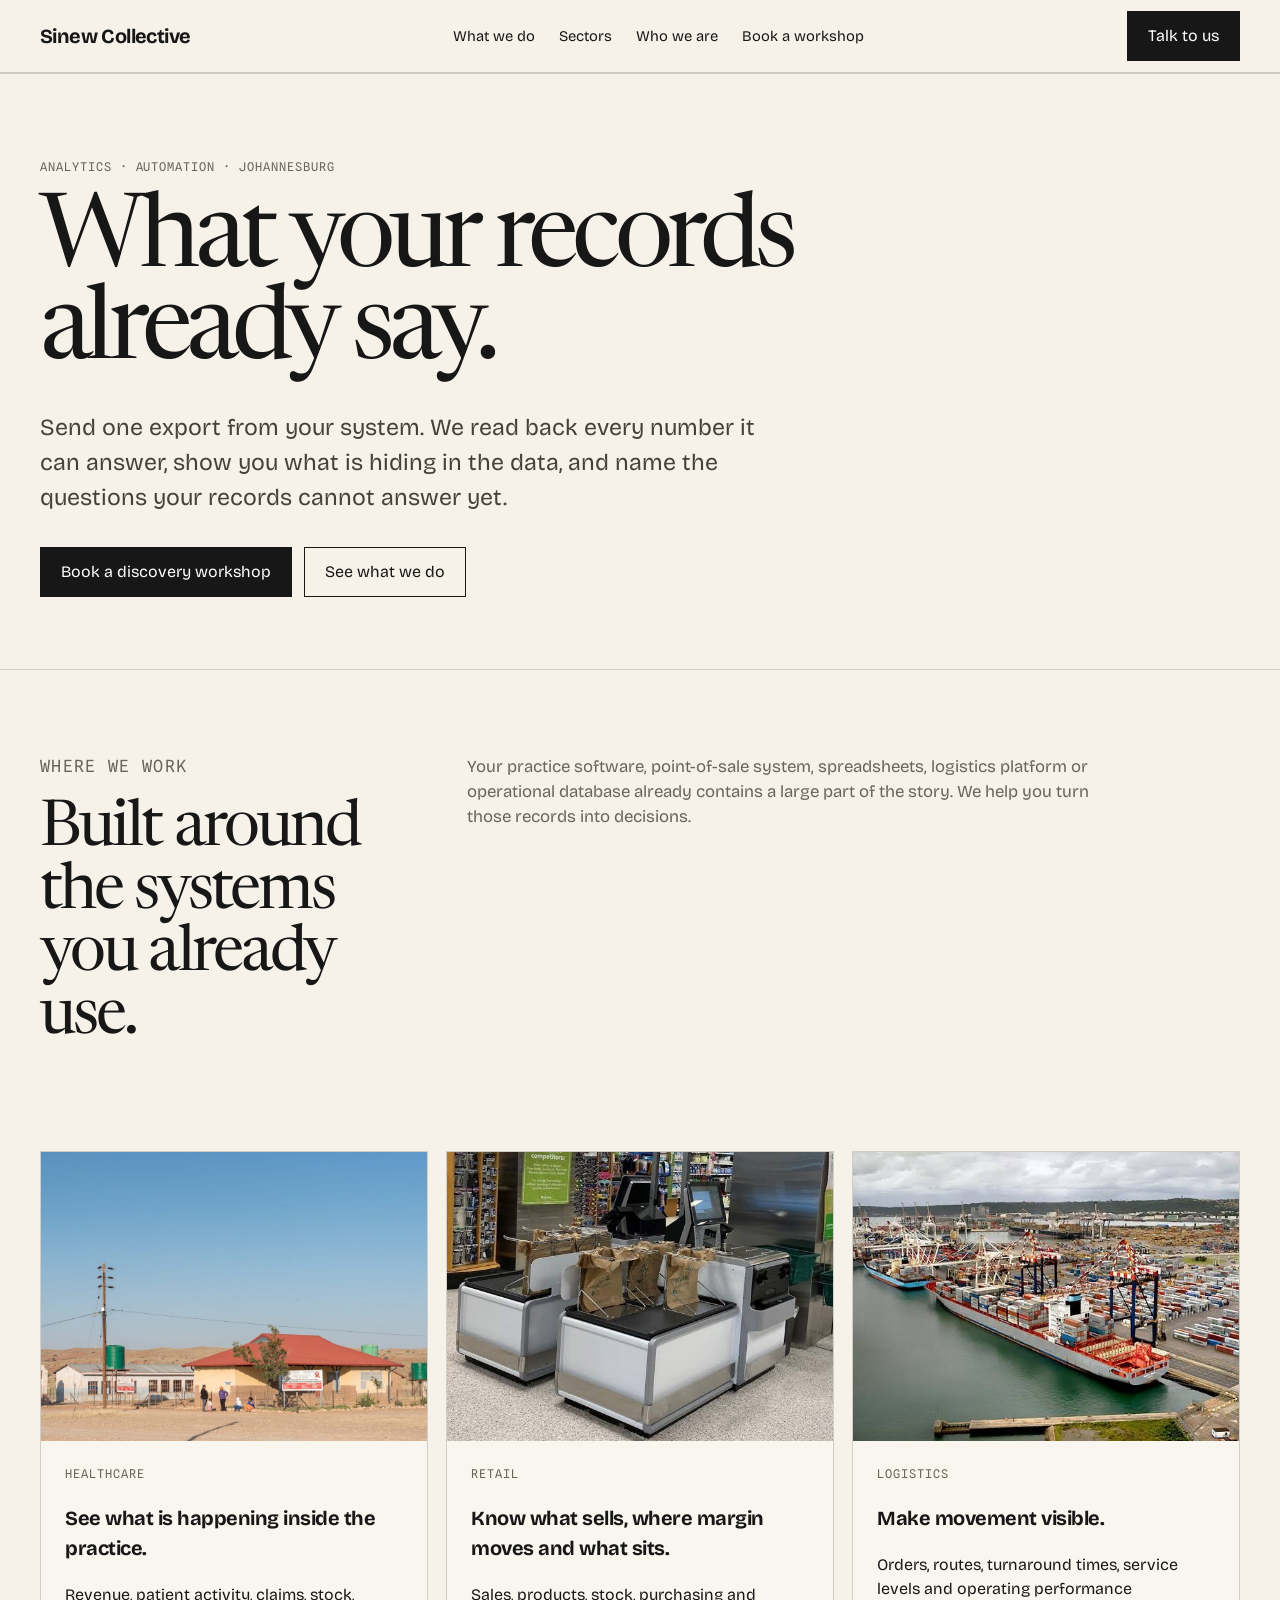
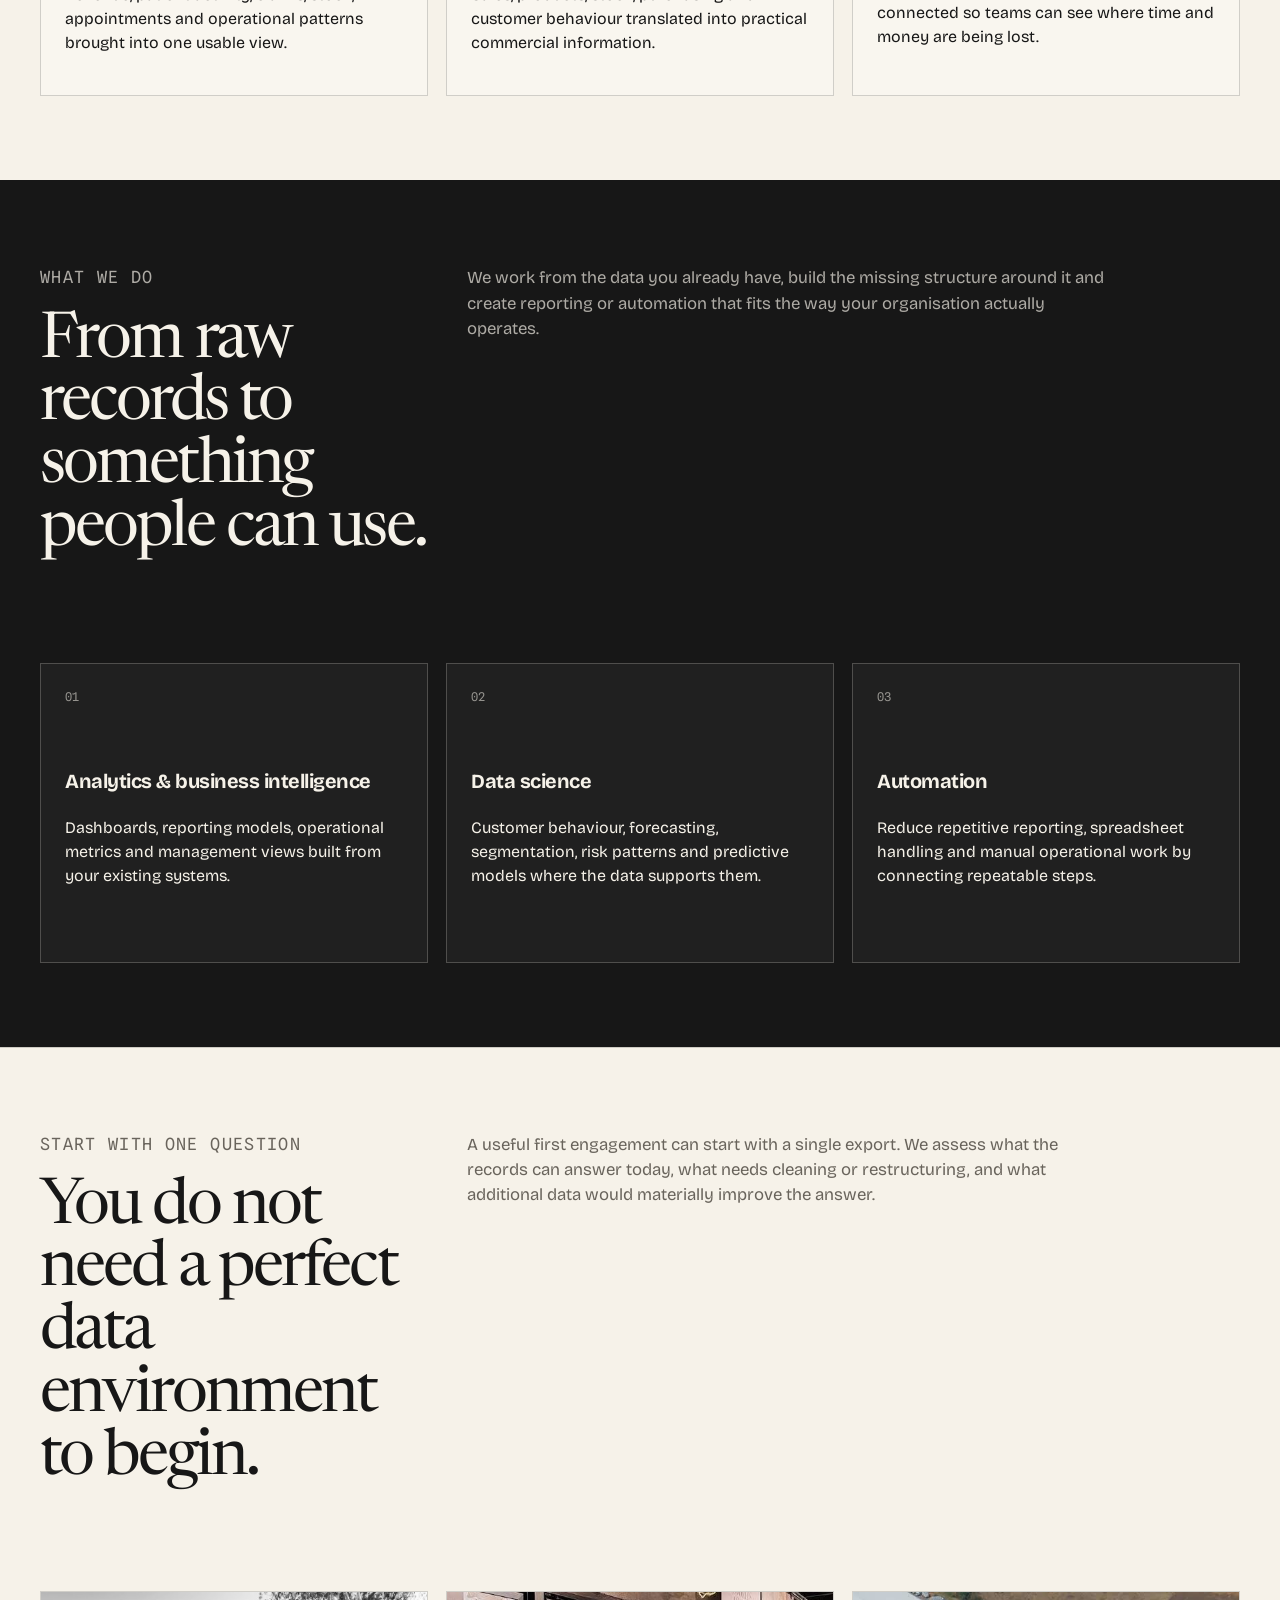
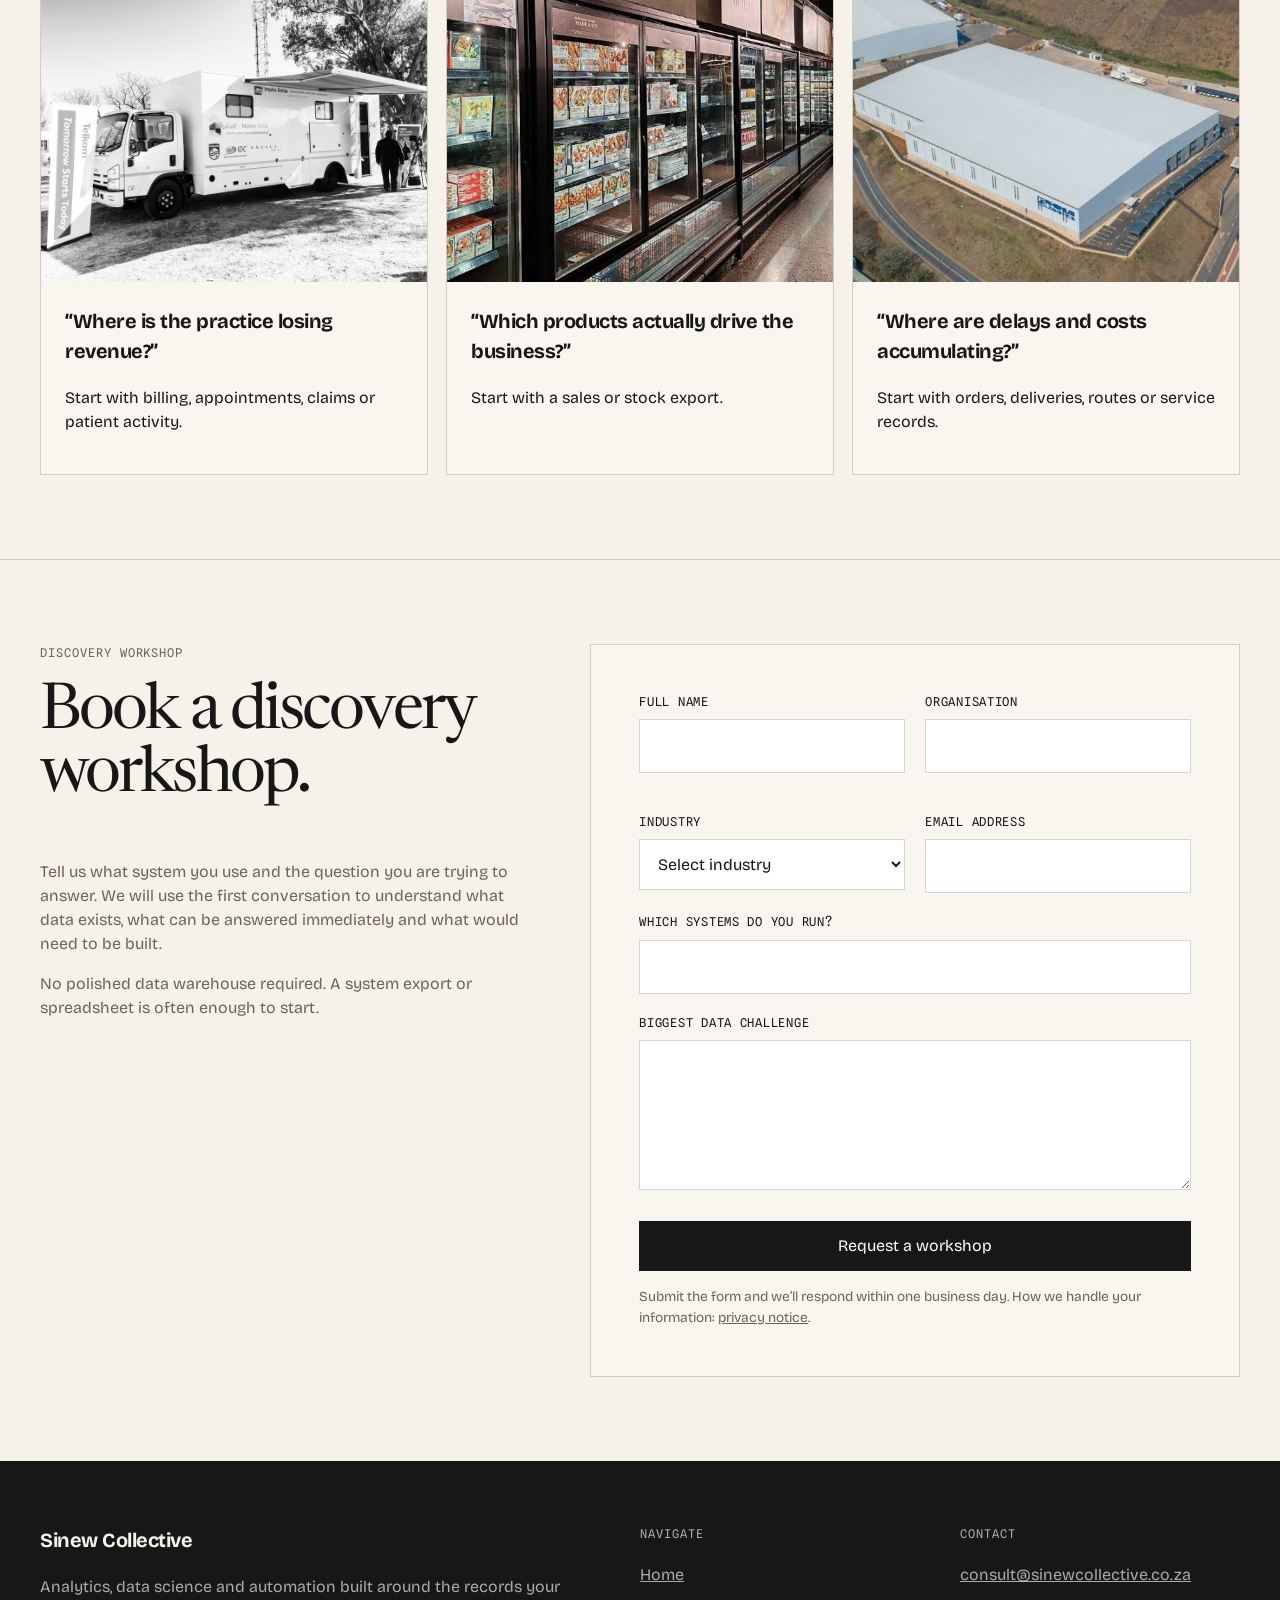
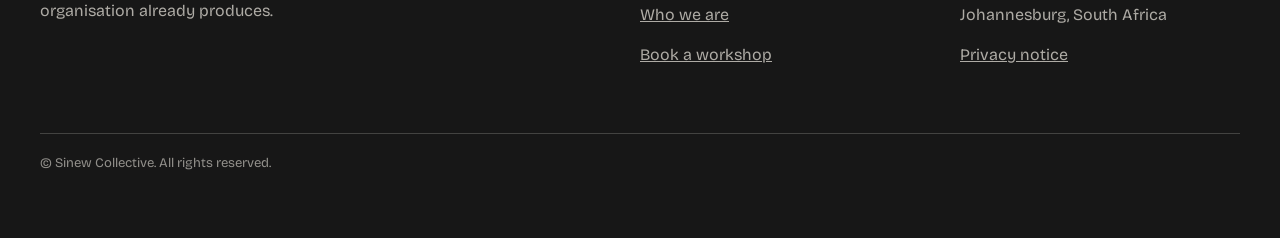
==== commit f3ded4a5: "Update index.html" ====
--- a/index.html
+++ b/index.html
@@ -1,987 +1,1023 @@
 <!doctype html>
 <html lang="en-ZA">
 <head>
-<meta charset="utf-8">
-<meta name="viewport" content="width=device-width, initial-scale=1, viewport-fit=cover">
-<title>What your records already say | Sinew Collective</title>
-<meta name="description" content="Send one export from your system. We read back every number it can answer, and name the ones it cannot. Analytics and automation, Johannesburg.">
-<link rel="icon" href="/favicon.svg" type="image/svg+xml">
-<link rel="canonical" href="https://www.sinewcollective.co.za/">
-<meta property="og:type" content="website">
-<meta property="og:site_name" content="Sinew Collective">
-<meta property="og:title" content="What your records already say | Sinew Collective">
-<meta property="og:description" content="Send one export from your system. We read back every number it can answer, and name the ones it cannot. Analytics and automation, Johannesburg.">
-<meta property="og:url" content="https://www.sinewcollective.co.za/">
-<meta property="og:locale" content="en_ZA">
-<script type="application/ld+json">{"@context":"https://schema.org","@type":"Organization","name":"Sinew Collective","url":"https://www.sinewcollective.co.za/","email":"consult@sinewcollective.co.za","address":{"@type":"PostalAddress","addressLocality":"Johannesburg","addressCountry":"ZA"},"areaServed":"ZA"}</script>
-<meta http-equiv="Content-Security-Policy" content="default-src 'none'; script-src 'sha256-zeUXc7jOHO/kwisCSS2NmMbLgmbFUcGgBVvyjgHkp34='; style-src 'sha256-anAalYHqOo51o4HuH1bu5KpMi8Y1LAyqtEw77iBX8JU='; img-src 'self'; font-src 'self'; base-uri 'none'; form-action 'none'; object-src 'none'; upgrade-insecure-requests">
-<meta name="referrer" content="no-referrer">
-<style>
-
-@font-face { font-family: "Bricolage Grotesque"; font-style: normal; font-display: swap; font-weight: 200 800; font-stretch: 75% 100%; src: url(/fonts/bricolage-grotesque-latin-standard-normal.woff2) format("woff2"); }
-@font-face { font-family: "Newsreader"; font-style: normal; font-display: swap; font-weight: 200 800; src: url(/fonts/newsreader-latin-standard-normal.woff2) format("woff2"); }
-@font-face { font-family: "Newsreader"; font-style: italic; font-display: swap; font-weight: 200 800; src: url(/fonts/newsreader-latin-wght-italic.woff2) format("woff2"); }
-@font-face { font-family: "Spline Sans Mono"; font-style: normal; font-display: swap; font-weight: 400; src: url(/fonts/spline-sans-mono-latin-400-normal.woff2) format("woff2"); }
-@font-face { font-family: "Spline Sans Mono"; font-style: normal; font-display: swap; font-weight: 500; src: url(/fonts/spline-sans-mono-latin-500-normal.woff2) format("woff2"); }
-
-:root, :root[data-theme="dark"] {
-  --page: #F2ECE4;
-  --raised: #E9E1D6;
-  --ink: #2B2B2B;
-  --ink-deep: #1C1A17;
-  --muted: #635B52;
-  --accent: #A6532C;
-  --accent-fg: #8A4322;
-  --hairline: #C9BCA9;
-  --rule: #DED5C8;
-  --signal: #FFC72C;   
-  --font: "Bricolage Grotesque", ui-sans-serif, system-ui, -apple-system, "Segoe UI", sans-serif;
-  --font-read: "Newsreader", ui-serif, Georgia, "Iowan Old Style", serif;
-  --font-figure: "Spline Sans Mono", ui-monospace, SFMono-Regular, Menlo, monospace;
-  --wrap: 1180px;
-  --r-card: 6px;
-  --r-control: 4px;
-  color-scheme: light;
-}
-@media (prefers-color-scheme: dark) { :root:not([data-theme="light"]) { color-scheme: light; } }
-
-:root { box-sizing: border-box; padding-top: env(safe-area-inset-top, 0px); padding-bottom: env(safe-area-inset-bottom, 0px); }
-*, *::before, *::after { box-sizing: inherit; }
-html { scroll-behavior: smooth; scroll-padding-top: calc(env(safe-area-inset-top, 0px) + 76px); }
-@media (prefers-reduced-motion: reduce) { html { scroll-behavior: auto; } }
-body { margin: 0; background: var(--page); color: var(--ink); font-family: var(--font); font-size: 17px; line-height: 1.55; -webkit-font-smoothing: antialiased; }
-img { max-width: 100%; height: auto; display: block; }
-a { color: var(--accent-fg); text-underline-offset: 3px; }
-a:hover { color: var(--ink-deep); }
-:focus-visible { outline: 2px solid var(--accent); outline-offset: 3px; border-radius: 2px; }
-.wrap { max-width: var(--wrap); margin: 0 auto; padding: 0 clamp(20px, 4vw, 40px); }
-.band { padding: clamp(64px, 9vw, 112px) 0; }
-.band--raised { background: var(--raised); }
-.label { font-family: var(--font-figure); font-size: 13px; letter-spacing: 0.02em; color: var(--accent-fg); margin: 0 0 14px; }
-h1, h2, h3 { font-family: var(--font); color: var(--ink-deep); margin: 0; font-optical-sizing: auto; }
-
-h2 { font-size: clamp(30px, 4.4vw, 56px); line-height: .98; font-weight: 800; letter-spacing: -0.005em; text-transform: uppercase; font-variation-settings: "wdth" 92; max-width: 18ch; }
-h3 { font-size: 21px; line-height: 1.25; font-weight: 620; }
-.lede { font-family: var(--font-read); font-size: 20px; line-height: 1.6; color: var(--muted); max-width: 60ch; margin: 18px 0 0; }
-.read { font-family: var(--font-read); font-size: 18.5px; line-height: 1.65; }
-.head { margin-bottom: clamp(36px, 5vw, 56px); }
-
-.btn { display: inline-flex; align-items: center; justify-content: center; min-height: 48px; padding: 0 22px; border-radius: var(--r-control); font: 600 16px/1 var(--font); text-decoration: none; border: 1.5px solid var(--accent); cursor: pointer; }
-.btn--solid { background: var(--accent); color: var(--page); }
-.btn--solid:hover { background: var(--accent-fg); border-color: var(--accent-fg); color: var(--page); }
-.btn--line { background: transparent; color: var(--accent-fg); }
-.btn--line:hover { background: var(--raised); color: var(--ink-deep); }
-.actions { display: flex; flex-wrap: wrap; gap: 12px; margin-top: 32px; }
-
-.mast { position: sticky; top: 0; z-index: 20; background: var(--page); border-bottom: 1px solid var(--rule); padding-top: env(safe-area-inset-top, 0px); margin-top: calc(-1 * env(safe-area-inset-top, 0px)); }
-.mast__in { display: flex; align-items: center; gap: 24px; min-height: 68px; }
-.brand { display: flex; align-items: center; gap: 10px; color: var(--ink-deep); text-decoration: none; font-weight: 650; font-size: 18px; margin-right: auto; }
-.brand svg { width: 16px; height: 25px; }
-.nav { display: flex; align-items: center; gap: 26px; }
-.nav a:not(.btn) { color: var(--ink); text-decoration: none; font-size: 15.5px; }
-.nav a:not(.btn):hover { color: var(--accent-fg); }
-.nav .btn { min-height: 42px; padding: 0 16px; font-size: 15px; }
-.menu { display: none; background: none; border: 1px solid var(--hairline); border-radius: var(--r-control); width: 44px; height: 44px; color: var(--ink-deep); cursor: pointer; }
-
-@media (max-width: 1040px) {
-  .menu { display: inline-flex; align-items: center; justify-content: center; }
-  .nav { display: none; position: absolute; left: 0; right: 0; top: 100%; background: var(--page); border-bottom: 1px solid var(--rule); flex-direction: column; align-items: stretch; gap: 0; padding: 8px clamp(20px, 4vw, 40px) 20px; }
-  .nav.is-open { display: flex; }
-  .nav a:not(.btn) { padding: 12px 0; border-bottom: 1px solid var(--rule); }
-  .nav .btn { margin-top: 14px; }
-}
-
-.hero { padding: 0 0 clamp(48px, 7vw, 80px); }
-.hero__stage { position: relative; overflow: hidden; background: var(--accent-fg); color: var(--page); min-height: min(88svh, 900px); display: flex; align-items: center; isolation: isolate; }
-.hero__photos { position: absolute; inset: 0; z-index: -2; }
-.hero__photos img { position: absolute; inset: -3%; width: 106%; height: 106%; max-width: none; object-fit: cover; filter: grayscale(1) contrast(.85) brightness(1.1) blur(2px); opacity: 0; animation: hero-photo 21s linear infinite; }
-.hero__photos img:nth-child(1) { animation-delay: -2s; }
-.hero__photos img:nth-child(2) { animation-delay: 5s; }
-.hero__photos img:nth-child(3) { animation-delay: 12s; }
-@keyframes hero-photo { 0% { opacity: 0; scale: 1; } 8% { opacity: 1; } 33% { opacity: 1; } 42% { opacity: 0; scale: 1.06; } 100% { opacity: 0; scale: 1.06; } }
-
-.hero__stage::before { content: ""; position: absolute; inset: 0; z-index: -1; background: linear-gradient(100deg, rgba(138, 67, 34, .93) 0%, rgba(138, 67, 34, .88) 55%, rgba(138, 67, 34, .80) 100%); }
-.hero__field { position: absolute; inset: 0; width: 100%; height: 100%; z-index: -1; pointer-events: none; }
-.hero__in { position: relative; width: 100%; padding-top: clamp(56px, 8vw, 96px); padding-bottom: clamp(72px, 10vw, 120px); }
-
-.hero .label { color: var(--page); letter-spacing: .12em; }
-.hero h1 { color: var(--page); font-size: clamp(46px, 8.4vw, 120px); line-height: .92; font-weight: 800; letter-spacing: -0.01em; text-transform: uppercase; font-variation-settings: "wdth" 92; margin-top: 8px; }
-.hero h1 span { display: block; }
-.hero h1 .hi { color: var(--signal); }
-.hero .lede { color: var(--page); font-size: clamp(18px, 1.7vw, 21px); max-width: 50ch; margin-top: 32px; }
-.btn--signal { background: var(--signal); color: var(--ink-deep); border-color: var(--signal); }
-.btn--signal:hover { background: var(--page); border-color: var(--page); color: var(--ink-deep); }
-.btn--ghost { background: transparent; color: var(--page); border-color: var(--page); }
-.btn--ghost:hover { background: var(--page); color: var(--accent-fg); }
-.hero :focus-visible { outline-color: var(--signal); }
-.cue { position: absolute; left: 50%; bottom: 22px; translate: -50% 0; width: 26px; height: 42px; border: 1.5px solid var(--page); border-radius: 14px; opacity: .8; }
-.cue span { position: absolute; left: 50%; top: 8px; width: 4px; height: 8px; margin-left: -2px; border-radius: 2px; background: var(--page); animation: cue 2s ease-in-out infinite; }
-@keyframes cue { 0%, 20% { translate: 0 0; opacity: 1; } 80%, 100% { translate: 0 14px; opacity: 0; } }
-@media (prefers-reduced-motion: reduce) {
-  .hero__photos img, .cue span { animation: none; }
-  .hero__photos img:first-child { opacity: 1; }
-}
-@media (max-width: 640px) { .hero__stage { min-height: 0; } .cue { display: none; } }
-.stats { display: grid; grid-template-columns: repeat(4, minmax(0, 1fr)); margin-top: clamp(40px, 6vw, 64px); border-top: 1px solid var(--hairline); }
-.stat { padding: 22px 20px 0 0; }
-.stat + .stat { padding-left: 20px; border-left: 1px solid var(--rule); }
-.stat b { display: block; font-family: var(--font-figure); font-weight: 500; font-size: clamp(30px, 3.4vw, 42px); line-height: 1; color: var(--accent-fg); letter-spacing: -0.02em; }
-.stat span { display: block; margin-top: 12px; font-size: 15px; line-height: 1.4; color: var(--muted); max-width: 22ch; }
-@media (max-width: 760px) {
-  .stats { grid-template-columns: 1fr 1fr; }
-  .stat:nth-child(3) { padding-left: 0; border-left: 0; }
-  .stat:nth-child(n+3) { border-top: 1px solid var(--rule); margin-top: 22px; }
-}
-
-.split { display: grid; grid-template-columns: 1.05fr 1fr; gap: clamp(32px, 6vw, 80px); align-items: center; }
-.split .read p { margin: 18px 0 0; max-width: 58ch; }
-.split--top { align-items: start; }
-.split--top .read p:first-child { margin-top: 0; }
-@media (max-width: 860px) { .split { grid-template-columns: 1fr; } }
-.plate { margin: 0; border-radius: var(--r-card); aspect-ratio: 4 / 3; background: var(--raised); }
-
-.ph { position: relative; overflow: hidden; margin: 0; background: var(--raised); }
-.ph > img { position: absolute; inset: 0; width: 100%; height: 100%; object-fit: cover; filter: grayscale(1) contrast(1.08) brightness(1.02); }
-.ph::after { content: ""; position: absolute; inset: 0; background: var(--accent); mix-blend-mode: multiply; opacity: .3; pointer-events: none; }
-
-.chapter { background: var(--accent-fg); color: var(--page); padding: clamp(72px, 10vw, 128px) 0; }
-.chapter h2 { color: var(--page); }
-.chapter .lede { color: var(--page); }
-.chapter :focus-visible { outline-color: var(--signal); }
-
-.answers { margin: 0; border-top: 2px solid var(--ink-deep); }
-.answers > div { display: grid; grid-template-columns: minmax(0, 1fr) minmax(0, 1.3fr); gap: clamp(16px, 4vw, 56px); align-items: baseline; padding: clamp(18px, 2.4vw, 28px) 0; border-bottom: 1px solid var(--hairline); }
-.answers dt { font-size: clamp(28px, 4vw, 52px); line-height: 1; font-weight: 800; text-transform: uppercase; letter-spacing: -0.005em; font-variation-settings: "wdth" 92; color: var(--accent-fg); }
-.answers dd { margin: 0; font-family: var(--font-read); font-size: clamp(18px, 1.7vw, 22px); line-height: 1.45; }
-.aside { margin: 22px 0 0; font-size: 15px; color: var(--muted); }
-@media (max-width: 640px) { .answers > div { grid-template-columns: 1fr; gap: 6px; } }
-
-.est { display: grid; grid-template-columns: minmax(0, 1fr) minmax(0, 1.1fr); gap: clamp(36px, 6vw, 96px); align-items: start; }
-.est__hint { margin: 28px 0 20px; font-size: 14px; font-family: var(--font-figure); color: var(--page); opacity: .9; }
-.est__field { margin-bottom: 20px; }
-.est__field label { display: block; font-size: 15.5px; margin-bottom: 8px; }
-.est__pair { display: grid; grid-template-columns: minmax(0, 1fr) 8.5em; gap: 16px; align-items: center; }
-.est__pair input[type="range"] { width: 100%; accent-color: var(--signal); cursor: ew-resize; }
-.est input[type="number"] { border-color: transparent; }
-.est__sheet { font-family: var(--font-figure); padding-top: 8px; min-width: 0; }
-.est__line { display: grid; grid-template-columns: 1.6ch minmax(0, auto) 1fr; gap: 0 18px; align-items: baseline; padding: 10px 0; font-size: clamp(22px, 2.4vw, 32px); border-bottom: 1px solid rgba(242, 236, 228, .25); }
-.est__line .op { color: var(--signal); }
-.est__line b { font-weight: 500; text-align: right; min-width: 6ch; padding: 0 4px; border-radius: var(--r-control); transition: background-color .3s ease, color .3s ease; }
-.est__line .unit { font-size: .55em; opacity: .85; }
-.est__line b.is-moving { background: var(--signal); color: var(--ink-deep); }
-.est__total { border-top: 3px double var(--page); margin-top: 6px; padding-top: 20px; }
-.est__total span { display: block; font-family: var(--font); font-size: 15.5px; opacity: .9; }
-.est__sheet { container-type: inline-size; }
-
-.est__total strong { display: block; font-weight: 500; font-size: clamp(34px, 11.5cqi, 92px); line-height: 1.05; margin-top: 8px; color: var(--signal); letter-spacing: -0.02em; white-space: nowrap; transition: color .3s ease; }
-.est__total strong.is-moving { color: var(--page); }
-.est__note { margin: 24px 0 0; font-family: var(--font-read); font-size: 17px; line-height: 1.6; max-width: 56ch; opacity: .92; }
-@media (prefers-reduced-motion: reduce) { .est__line b, .est__total strong { transition: none; } }
-@media (max-width: 860px) { .est { grid-template-columns: 1fr; } }
-
-.grid3 { display: grid; grid-template-columns: repeat(3, minmax(0, 1fr)); gap: 20px; }
-.card { background: var(--raised); border-radius: var(--r-card); overflow: hidden; display: flex; flex-direction: column; }
-.card__img { aspect-ratio: 16 / 9; }
-.card__img--drawn { position: relative; overflow: hidden; margin: 0; background: var(--raised); border-bottom: 1px solid var(--hairline); }
-.card__img--drawn svg { position: absolute; inset: 0; width: 100%; height: 100%; }
-.card__body { padding: 24px 24px 28px; }
-.card__tag { font-family: var(--font-read); font-style: italic; font-size: 18px; line-height: 1.4; color: var(--accent-fg); margin: 0 0 12px; }
-.card__body p { margin: 12px 0 0; font-family: var(--font-read); font-size: 17px; line-height: 1.6; }
-.after { margin-top: 28px; }
-@media (max-width: 900px) { .grid3 { grid-template-columns: 1fr; max-width: 620px; } }
-
-.rows { display: grid; gap: clamp(40px, 6vw, 80px); }
-.row { display: grid; grid-template-columns: minmax(0, 1fr) minmax(0, 1fr); gap: clamp(28px, 5vw, 72px); align-items: center; }
-.row:nth-child(even) > figure { order: 2; }
-.row > figure { aspect-ratio: 4 / 3; border-radius: var(--r-card); }
-.row h3 { font-size: clamp(26px, 2.8vw, 36px); font-weight: 800; text-transform: uppercase; font-variation-settings: "wdth" 92; line-height: 1; }
-.row .read { margin: 14px 0 0; max-width: 52ch; }
-.row ul { margin: 20px 0 0; padding: 0; list-style: none; border-top: 1px solid var(--hairline); }
-.row li { padding: 11px 0; border-bottom: 1px solid var(--rule); font-size: 15.5px; line-height: 1.45; }
-@media (max-width: 860px) { .row { grid-template-columns: 1fr; } .row:nth-child(even) > figure { order: 0; } }
-
-.run { overflow: hidden; padding: 0 0 clamp(64px, 9vw, 112px); }
-.run__track { display: flex; gap: 14px; width: max-content; animation: drift 70s linear infinite; }
-.run:hover .run__track, .run:focus-within .run__track { animation-play-state: paused; }
-.run figure { height: clamp(180px, 22vw, 260px); border-radius: var(--r-card); flex: none; }
-.run figure > img { position: static; height: 100%; width: auto; }
-@keyframes drift { to { transform: translateX(-50%); } }
-@media (prefers-reduced-motion: reduce) { .run__track { animation: none; } .run { overflow-x: auto; } }
-
-.steps { list-style: none; margin: 0; padding: 0; display: grid; grid-template-columns: repeat(5, minmax(0, 1fr)); gap: 0 24px; position: relative; }
-.steps::before { content: ""; position: absolute; left: 0; right: 0; top: 29px; height: 2px; background: var(--accent); }
-.steps li { position: relative; display: flex; flex-direction: column; padding-top: 52px; }
-.steps li::before { content: ""; position: absolute; left: 0; top: 22px; width: 16px; height: 16px; border-radius: 50%; background: var(--page); border: 2px solid var(--accent); }
-.steps li:first-child::before { background: var(--accent); }
-.steps .n { position: absolute; top: 0; left: 0; font-family: var(--font-figure); font-size: 14px; color: var(--accent-fg); }
-.steps h3 { font-size: 19px; }
-.steps p { font-family: var(--font-read); font-size: 16.5px; line-height: 1.55; margin: 10px 0 0; flex: 1; }
-.steps .tag { flex: none; margin-top: 16px; font-family: var(--font-figure); font-size: 12.5px; line-height: 1.4; color: var(--muted); }
-@media (max-width: 1000px) {
-  .steps { grid-template-columns: 1fr; gap: 28px; padding-left: 36px; }
-  .steps::before { left: 7px; right: auto; top: 6px; bottom: 6px; width: 2px; height: auto; }
-  .steps li { padding-top: 0; }
-  .steps li::before { left: -36px; top: 2px; }
-  .steps .n { position: static; margin-bottom: 4px; }
-}
-
-.faq { display: grid; grid-template-columns: 1fr 1.7fr; gap: clamp(28px, 5vw, 72px); align-items: start; }
-.faq details { border-top: 1px solid var(--hairline); }
-.faq details:last-child { border-bottom: 1px solid var(--hairline); }
-.faq summary { list-style: none; cursor: pointer; display: flex; justify-content: space-between; align-items: center; gap: 16px; min-height: 64px; padding: 16px 0; font-size: 19px; font-weight: 600; color: var(--ink-deep); }
-.faq summary::-webkit-details-marker { display: none; }
-.faq summary::after { content: "+"; font-family: var(--font-figure); font-size: 22px; color: var(--accent-fg); flex: none; width: 24px; text-align: center; }
-.faq details[open] summary::after { content: "\2212"; }
-.faq .ans { padding: 0 0 22px; font-family: var(--font-read); font-size: 17.5px; line-height: 1.65; max-width: 64ch; }
-.faq .ans p { margin: 0 0 12px; }
-@media (max-width: 860px) { .faq { grid-template-columns: 1fr; } }
-
-.doors { display: grid; grid-template-columns: minmax(0, 1fr) minmax(0, 1.25fr); gap: 0; border-top: 2px solid var(--ink-deep); }
-.door { padding: clamp(24px, 3vw, 40px) clamp(0px, 3vw, 40px) 0 0; }
-
-.door { scroll-margin-top: 22px; }
-.door + .door { padding-left: clamp(24px, 3vw, 48px); padding-right: 0; border-left: 1px solid var(--hairline); }
-.door__tag { font-family: var(--font-figure); font-size: 13px; color: var(--accent-fg); margin: 0 0 10px; }
-.door h3 { font-size: clamp(24px, 2.6vw, 32px); font-weight: 800; text-transform: uppercase; font-variation-settings: "wdth" 92; line-height: 1; }
-.door .read { margin: 14px 0 0; font-size: 17.5px; }
-.door .note { font-size: 14.5px; color: var(--muted); margin: 10px 0 0; line-height: 1.5; }
-.next { list-style: none; margin: 24px 0 0; padding: 0; }
-.next li { display: grid; grid-template-columns: 28px 1fr; gap: 12px; padding: 12px 0; border-top: 1px solid var(--hairline); font-size: 16px; line-height: 1.5; }
-.next b { font-family: var(--font-figure); font-weight: 500; color: var(--accent-fg); }
-.next strong { font-weight: 620; color: var(--ink-deep); }
-.inperson { margin-top: 28px; padding: 20px 22px; background: var(--page); border-radius: var(--r-card); }
-.inperson h4 { margin: 0; font-size: 17px; font-weight: 620; color: var(--ink-deep); }
-.inperson p { margin: 8px 0 0; font-family: var(--font-read); font-size: 16px; line-height: 1.55; }
-.form__grid { display: grid; grid-template-columns: 1fr 1fr; gap: 0 16px; }
-.form label { display: block; font-size: 15px; margin: 16px 0 6px; }
-.est input[type="number"], .form input, .form textarea, .form select { width: 100%; font: 500 16px/1.3 var(--font-figure); color: var(--ink-deep); background: var(--page); border: 1px solid var(--hairline); border-radius: var(--r-control); padding: 11px 12px; min-height: 46px; }
-.form select { appearance: none; background-image: linear-gradient(45deg, transparent 50%, var(--accent-fg) 50%), linear-gradient(135deg, var(--accent-fg) 50%, transparent 50%); background-position: calc(100% - 20px) 50%, calc(100% - 14px) 50%; background-size: 6px 6px; background-repeat: no-repeat; padding-right: 40px; font-family: var(--font); font-weight: 400; }
-.form textarea { min-height: 96px; resize: vertical; font-family: var(--font-read); font-weight: 400; }
-.form .btn { margin-top: 20px; width: 100%; }
-.btn--block { margin-top: 24px; width: 100%; }
-.form { display: none; }
-.js .form { display: block; }
-.js .nojs { display: none; }
-.form__done { margin: 14px 0 0; font-size: 14.5px; color: var(--accent-fg); }
-.direct { margin: 36px 0 0; font-size: 15.5px; }
-@media (max-width: 900px) {
-  .doors { grid-template-columns: 1fr; }
-  .door, .door + .door { padding: 28px 0 0; border-left: 0; }
-  .door + .door { margin-top: 36px; border-top: 1px solid var(--hairline); }
-}
-@media (max-width: 520px) { .form__grid { grid-template-columns: 1fr; } }
-
-.close { background: var(--accent-fg); color: var(--page); padding: clamp(64px, 9vw, 104px) 0; }
-.close h2 { color: var(--page); max-width: 20ch; }
-.close p { font-family: var(--font-read); font-size: 21px; margin: 18px 0 0; }
-.close .btn { background: var(--page); color: var(--accent-fg); border-color: var(--page); }
-.close .btn:hover { background: var(--raised); color: var(--ink-deep); }
-
-.close__in { display: grid; grid-template-columns: 1fr auto; gap: clamp(32px, 6vw, 80px); align-items: center; }
-.knot { width: clamp(96px, 13vw, 168px); height: auto; display: block; overflow: visible; }
-.knot path { stroke: var(--page); }
-
-.js .knot path { stroke-dasharray: 1; stroke-dashoffset: 1; opacity: 0; }
-.js .knot.is-drawn path { stroke-dashoffset: 0; opacity: 1; transition: stroke-dashoffset 1.1s cubic-bezier(.6,.05,.3,1), opacity 0s; }
-.js .knot.is-drawn path:nth-child(2) { transition-delay: .9s; transition-duration: .6s; }
-.js .knot.is-drawn path:nth-child(3) { transition-delay: 1.3s; transition-duration: .9s; }
-.js .knot.is-drawn path:nth-child(4) { transition-delay: 2.0s; transition-duration: .5s; }
-.js .knot.is-drawn path:nth-child(5) { transition-delay: 2.4s; transition-duration: .4s; }
-@media (prefers-reduced-motion: reduce) { .js .knot path { stroke-dashoffset: 0; opacity: 1; transition: none !important; } }
-@media (max-width: 640px) { .close__in { grid-template-columns: 1fr; } .knot { width: 84px; order: -1; } }
-
-.page-hero { padding: clamp(56px, 9vw, 112px) 0 clamp(40px, 6vw, 72px); }
-.page-hero h1 { font-size: clamp(38px, 6vw, 84px); line-height: .95; font-weight: 800; letter-spacing: -0.01em; text-transform: uppercase; font-variation-settings: "wdth" 92; max-width: 16ch; }
-.page-hero h1:focus { outline: none; }
-.facts { display: grid; grid-template-columns: repeat(4, minmax(0, 1fr)); margin-top: clamp(40px, 6vw, 72px); border-top: 1px solid var(--hairline); }
-.facts div { padding: 20px 20px 0 0; }
-.facts div + div { padding-left: 20px; border-left: 1px solid var(--rule); }
-.facts b { display: block; font-size: 20px; font-weight: 620; color: var(--accent-fg); }
-.facts span { display: block; margin-top: 8px; font-size: 15px; color: var(--muted); }
-@media (max-width: 760px) { .facts { grid-template-columns: 1fr 1fr; } .facts div:nth-child(3) { padding-left: 0; border-left: 0; } .facts div:nth-child(n+3) { border-top: 1px solid var(--rule); margin-top: 20px; } }
-.plist { list-style: none; margin: 0; padding: 0; display: grid; grid-template-columns: repeat(2, minmax(0, 1fr)); gap: 22px 40px; }
-.plist li { font-family: var(--font-read); font-size: 18.5px; line-height: 1.5; padding-top: 14px; border-top: 2px solid var(--accent); }
-@media (max-width: 760px) { .plist { grid-template-columns: 1fr; } }
-.origin { max-width: 62ch; }
-.origin p { margin: 22px 0 0; font-size: clamp(19px, 1.7vw, 21px); color: var(--muted); }
-.sub { font-size: clamp(20px, 2vw, 24px); margin: clamp(40px, 5vw, 56px) 0 22px; }
-.split > * { min-width: 0; }
-
-.todo { font-family: var(--font-figure); font-size: 0.82em; font-style: normal; font-weight: 500; color: var(--accent-fg); background: var(--page); border: 1px dashed var(--accent); border-radius: 3px; padding: 1px 6px; }
-.empty { background: var(--page); border: 1px solid var(--hairline); border-radius: var(--r-card); padding: clamp(28px, 4vw, 48px); max-width: 760px; }
-.empty h2 { font-size: clamp(26px, 3vw, 34px); }
-.empty .read p { margin: 14px 0 0; }
-.articles { display: grid; grid-template-columns: repeat(3, minmax(0, 1fr)); gap: 20px; }
-.article { background: var(--page); border: 1px solid var(--hairline); border-radius: var(--r-card); padding: 24px; display: flex; flex-direction: column; }
-.article .label { margin-bottom: 10px; }
-.article p { font-family: var(--font-read); font-size: 17px; line-height: 1.55; margin: 12px 0 0; flex: 1; }
-.article time { font-family: var(--font-figure); font-size: 13px; color: var(--muted); margin-top: 16px; }
-@media (max-width: 900px) { .articles { grid-template-columns: 1fr; } }
-.nav a[aria-current="page"] { color: var(--accent-fg); text-decoration: underline; text-decoration-thickness: 2px; text-underline-offset: 6px; }
-
-.head h1 { font-size: clamp(34px, 5vw, 60px); line-height: 1.04; font-weight: 700; letter-spacing: -0.025em; font-variation-settings: "wdth" 88; max-width: 20ch; }
-.head h1:focus, .pv h1:focus { outline: none; }
-
-.pv { max-width: 780px; }
-.pv h1 { font-size: clamp(34px, 5vw, 64px); line-height: .98; font-weight: 800; text-transform: uppercase; font-variation-settings: "wdth" 92; }
-.pv h2 { font-size: clamp(22px, 2.4vw, 28px); margin: 44px 0 0; max-width: none; text-transform: none; font-weight: 650; line-height: 1.15; font-variation-settings: normal; }
-.pv p, .pv li { font-family: var(--font-read); font-size: 18px; line-height: 1.65; }
-.pv ul { padding-left: 1.2em; }
-.pv__meta { display: grid; grid-template-columns: 1fr 1fr; gap: 16px 32px; margin: 32px 0 0; padding: 24px; background: var(--raised); border-radius: var(--r-card); }
-.pv__meta strong { font-family: var(--font-figure); font-weight: 500; font-size: 13px; color: var(--muted); }
-.pv__meta p { margin: 4px 0 0; font-size: 16.5px; }
-@media (max-width: 640px) { .pv__meta { grid-template-columns: 1fr; } }
-.lost { max-width: 640px; }
-
-.js .rv { opacity: 0; translate: 0 22px; transition: opacity .75s cubic-bezier(.2,.7,.2,1), translate .75s cubic-bezier(.2,.7,.2,1); transition-delay: calc(var(--rv-i, 0) * 90ms); }
-.js .rv.is-in { opacity: 1; translate: 0 0; }
-@media (prefers-reduced-motion: reduce) { .js .rv { opacity: 1; translate: none; transition: none; } }
-@media print { .js .rv { opacity: 1 !important; translate: none !important; transition: none !important; } }
-
-.foot { background: var(--raised); padding: 64px 0 40px; font-size: 15.5px; }
-.foot__grid { display: grid; grid-template-columns: 1.6fr 1fr 1fr 1.2fr; gap: 40px; }
-.foot__h { text-transform: none; letter-spacing: 0; line-height: 1.4; max-width: none; font-variation-settings: normal; font-family: var(--font-figure); font-weight: 500; font-size: 13px; color: var(--muted); margin: 0 0 14px; }
-.foot ul { list-style: none; margin: 0; padding: 0; }
-.foot li { margin: 0 0 8px; }
-.foot a { color: var(--ink); text-decoration: none; }
-.foot a:hover { color: var(--accent-fg); text-decoration: underline; }
-.foot__line { font-family: var(--font-read); font-size: 17px; color: var(--muted); max-width: 40ch; margin: 14px 0 0; }
-.foot__base { margin-top: 48px; padding-top: 20px; border-top: 1px solid var(--hairline); font-size: 14px; color: var(--muted); display: flex; flex-wrap: wrap; gap: 8px 24px; justify-content: space-between; }
-@media (max-width: 900px) { .foot__grid { grid-template-columns: 1fr 1fr; } }
-@media (max-width: 520px) { .foot__grid { grid-template-columns: 1fr; } }
-</style>
+  <meta charset="utf-8">
+  <meta name="viewport" content="width=device-width, initial-scale=1">
+
+  <title>What your records already say | Sinew Collective</title>
+
+  <meta
+    name="description"
+    content="Send one export from your system. We read back every number it can answer, and name the ones it cannot. Analytics and automation, Johannesburg."
+  >
+
+  <meta
+    http-equiv="Content-Security-Policy"
+    content="default-src 'none'; script-src 'self' 'unsafe-inline'; style-src 'self' 'unsafe-inline'; img-src 'self'; font-src 'self'; connect-src https://api.web3forms.com; base-uri 'none'; form-action https://api.web3forms.com; object-src 'none'; upgrade-insecure-requests"
+  >
+
+  <link rel="icon" href="/favicon.svg" type="image/svg+xml">
+
+  <style>
+    @font-face {
+      font-family: "Bricolage Grotesque";
+      src: url("/fonts/bricolage-grotesque-latin-standard-normal.woff2") format("woff2");
+      font-display: swap;
+    }
+
+    @font-face {
+      font-family: "Newsreader";
+      src: url("/fonts/newsreader-latin-standard-normal.woff2") format("woff2");
+      font-display: swap;
+    }
+
+    @font-face {
+      font-family: "Spline Sans Mono";
+      src: url("/fonts/spline-sans-mono-latin-400-normal.woff2") format("woff2");
+      font-display: swap;
+    }
+
+    :root {
+      --ink: #171717;
+      --paper: #f6f2e9;
+      --white: #ffffff;
+      --line: rgba(23, 23, 23, 0.18);
+      --muted: #69645c;
+      --accent: #e65b36;
+      --max: 1200px;
+    }
+
+    * {
+      box-sizing: border-box;
+    }
+
+    html {
+      scroll-behavior: smooth;
+    }
+
+    body {
+      margin: 0;
+      background: var(--paper);
+      color: var(--ink);
+      font-family: "Bricolage Grotesque", Arial, sans-serif;
+      line-height: 1.5;
+    }
+
+    img {
+      display: block;
+      max-width: 100%;
+    }
+
+    a {
+      color: inherit;
+    }
+
+    button,
+    input,
+    select,
+    textarea {
+      font: inherit;
+    }
+
+    .wrap {
+      width: min(calc(100% - 40px), var(--max));
+      margin-inline: auto;
+    }
+
+    .site-header {
+      position: sticky;
+      top: 0;
+      z-index: 50;
+      background: rgba(246, 242, 233, 0.95);
+      border-bottom: 1px solid var(--line);
+      backdrop-filter: blur(12px);
+    }
+
+    .nav {
+      min-height: 72px;
+      display: flex;
+      align-items: center;
+      justify-content: space-between;
+      gap: 24px;
+    }
+
+    .brand {
+      text-decoration: none;
+      font-size: 1.25rem;
+      font-weight: 700;
+      letter-spacing: -0.03em;
+    }
+
+    .nav__links {
+      display: flex;
+      align-items: center;
+      gap: 24px;
+    }
+
+    .nav__links a {
+      text-decoration: none;
+      font-size: 0.92rem;
+    }
+
+    .hero {
+      padding: 84px 0 72px;
+    }
+
+    .eyebrow {
+      font-family: "Spline Sans Mono", monospace;
+      text-transform: uppercase;
+      letter-spacing: 0.08em;
+      font-size: 0.75rem;
+      color: var(--muted);
+      margin: 0 0 20px;
+    }
+
+    h1,
+    h2,
+    h3,
+    p {
+      margin-top: 0;
+    }
+
+    h1 {
+      max-width: 900px;
+      font-family: "Newsreader", Georgia, serif;
+      font-size: clamp(3.4rem, 8vw, 7.6rem);
+      font-weight: 400;
+      line-height: 0.9;
+      letter-spacing: -0.055em;
+      margin-bottom: 30px;
+    }
+
+    h2 {
+      font-family: "Newsreader", Georgia, serif;
+      font-size: clamp(2.5rem, 5vw, 5rem);
+      font-weight: 400;
+      line-height: 0.98;
+      letter-spacing: -0.045em;
+    }
+
+    h3 {
+      font-size: 1.25rem;
+      letter-spacing: -0.025em;
+    }
+
+    .lead {
+      max-width: 720px;
+      font-size: clamp(1.15rem, 2vw, 1.45rem);
+      color: #45413b;
+    }
+
+    .btn {
+      display: inline-flex;
+      justify-content: center;
+      align-items: center;
+      min-height: 48px;
+      padding: 12px 20px;
+      border: 1px solid var(--ink);
+      background: transparent;
+      color: var(--ink);
+      text-decoration: none;
+      cursor: pointer;
+      transition: 0.2s ease;
+    }
+
+    .btn:hover {
+      transform: translateY(-2px);
+    }
+
+    .btn--solid {
+      background: var(--ink);
+      color: var(--white);
+    }
+
+    .hero__actions {
+      display: flex;
+      gap: 12px;
+      flex-wrap: wrap;
+      margin-top: 32px;
+    }
+
+    section {
+      padding: 84px 0;
+      border-top: 1px solid var(--line);
+    }
+
+    .section-head {
+      display: grid;
+      grid-template-columns: 1fr 2fr;
+      gap: 40px;
+      margin-bottom: 48px;
+    }
+
+    .section-head p {
+      max-width: 650px;
+      color: var(--muted);
+      font-size: 1.05rem;
+    }
+
+    .hero-grid,
+    .cards,
+    .doors {
+      display: grid;
+      grid-template-columns: repeat(3, 1fr);
+      gap: 18px;
+    }
+
+    .hero-card,
+    .card,
+    .door {
+      border: 1px solid var(--line);
+      background: rgba(255, 255, 255, 0.28);
+    }
+
+    .hero-card img,
+    .door img {
+      width: 100%;
+      aspect-ratio: 4 / 3;
+      object-fit: cover;
+    }
+
+    .hero-card__body,
+    .card__body,
+    .door__body {
+      padding: 24px;
+    }
+
+    .card {
+      min-height: 300px;
+    }
+
+    .card__number {
+      font-family: "Spline Sans Mono", monospace;
+      color: var(--muted);
+      font-size: 0.75rem;
+      margin-bottom: 60px;
+    }
+
+    .services {
+      background: var(--ink);
+      color: var(--paper);
+    }
+
+    .services .section-head p,
+    .services .eyebrow {
+      color: rgba(246, 242, 233, 0.68);
+    }
+
+    .services .card {
+      border-color: rgba(246, 242, 233, 0.22);
+      background: rgba(255, 255, 255, 0.04);
+    }
+
+    .services .card__number {
+      color: rgba(246, 242, 233, 0.55);
+    }
+
+    .workshop {
+      display: grid;
+      grid-template-columns: 0.85fr 1.15fr;
+      gap: 70px;
+      align-items: start;
+    }
+
+    .workshop__copy {
+      position: sticky;
+      top: 110px;
+    }
+
+    .workshop__copy p {
+      color: var(--muted);
+      max-width: 500px;
+    }
+
+    .form {
+      border: 1px solid var(--line);
+      padding: clamp(24px, 5vw, 48px);
+      background: rgba(255, 255, 255, 0.32);
+    }
+
+    .form__grid {
+      display: grid;
+      grid-template-columns: 1fr 1fr;
+      gap: 20px;
+    }
+
+    label {
+      display: block;
+      font-family: "Spline Sans Mono", monospace;
+      font-size: 0.76rem;
+      text-transform: uppercase;
+      letter-spacing: 0.06em;
+      margin: 0 0 8px;
+    }
+
+    input,
+    select,
+    textarea {
+      width: 100%;
+      border: 1px solid var(--line);
+      border-radius: 0;
+      background: var(--white);
+      color: var(--ink);
+      padding: 14px;
+      margin-bottom: 20px;
+      outline: none;
+    }
+
+    input:focus,
+    select:focus,
+    textarea:focus {
+      border-color: var(--ink);
+    }
+
+    textarea {
+      min-height: 150px;
+      resize: vertical;
+    }
+
+    .form .btn {
+      width: 100%;
+      margin-top: 4px;
+    }
+
+    .form .btn:disabled {
+      opacity: 0.65;
+      cursor: wait;
+      transform: none;
+    }
+
+    .note,
+    .form__done {
+      font-size: 0.86rem;
+      color: var(--muted);
+      margin: 16px 0 0;
+    }
+
+    .form__done {
+      color: var(--ink);
+      font-weight: 600;
+    }
+
+    .site-footer {
+      background: var(--ink);
+      color: var(--paper);
+      padding: 64px 0;
+    }
+
+    .footer-grid {
+      display: grid;
+      grid-template-columns: 2fr 1fr 1fr;
+      gap: 40px;
+    }
+
+    .site-footer a {
+      color: inherit;
+    }
+
+    .site-footer p {
+      color: rgba(246, 242, 233, 0.68);
+    }
+
+    .footer-small {
+      margin-top: 50px;
+      padding-top: 20px;
+      border-top: 1px solid rgba(246, 242, 233, 0.2);
+      font-size: 0.82rem;
+      color: rgba(246, 242, 233, 0.55);
+    }
+
+    @media (max-width: 850px) {
+      .nav__links {
+        display: none;
+      }
+
+      .section-head,
+      .workshop,
+      .footer-grid {
+        grid-template-columns: 1fr;
+      }
+
+      .hero-grid,
+      .cards,
+      .doors {
+        grid-template-columns: 1fr;
+      }
+
+      .workshop__copy {
+        position: static;
+      }
+    }
+
+    @media (max-width: 600px) {
+      .wrap {
+        width: min(calc(100% - 28px), var(--max));
+      }
+
+      .form__grid {
+        grid-template-columns: 1fr;
+        gap: 0;
+      }
+
+      .hero {
+        padding-top: 56px;
+      }
+    }
+  </style>
 </head>
+
 <body>
 
-<header class="mast">
-  <div class="wrap mast__in">
-    <a class="brand" href="/" aria-label="Sinew Collective, back to top"><svg aria-hidden="true" focusable="false" xmlns="http://www.w3.org/2000/svg" viewBox="0 0 624 964" fill="none" stroke="#A6532C" stroke-width="31" stroke-linecap="round"><path d="M332.0 327.0C339.6 323.0 363.1 312.1 377.8 302.9C392.5 293.8 407.3 283.7 420.0 272.0C432.8 260.2 445.2 246.8 454.2 232.3C463.1 217.9 470.6 201.6 474.0 185.3C477.4 169.1 477.9 150.9 474.7 134.9C471.5 118.8 464.3 102.3 454.7 89.0C445.1 75.7 431.4 64.1 417.2 55.2C403.0 46.4 386.1 40.2 369.5 36.0C352.9 31.8 334.8 30.0 317.4 30.0C300.1 30.0 282.1 31.9 265.4 36.0C248.7 40.1 232.1 46.2 217.4 54.5C202.8 62.9 188.4 73.6 177.4 86.1C166.4 98.6 156.8 113.9 151.2 129.5C145.7 145.0 143.3 163.0 144.2 179.5C145.2 196.0 150.1 213.2 157.1 228.5C164.1 243.8 174.8 258.2 186.2 271.0C197.7 283.9 211.9 295.1 225.9 305.4C239.9 315.7 255.2 324.5 270.3 333.0C285.3 341.5 300.8 349.0 316.3 356.5C331.8 364.0 347.6 370.8 363.2 378.0C378.8 385.2 394.6 391.9 410.1 399.4C425.6 406.9 441.2 414.2 456.2 422.9C471.2 431.5 486.4 440.6 500.2 451.2C514.1 461.9 527.9 473.8 539.4 486.9C550.8 499.9 561.2 514.4 569.1 529.6C577.1 544.7 583.1 561.2 586.8 577.8C590.6 594.5 592.2 612.3 591.6 629.4C590.9 646.5 588.1 664.1 583.2 680.5C578.3 696.9 571.0 712.9 562.2 727.6C553.3 742.3 542.0 756.3 529.9 768.8C517.8 781.3 503.8 792.9 489.4 802.6C475.1 812.3 459.6 820.3 443.8 827.2C428.1 834.1 403.1 841.2 395.0 844.0"/><path d="M203.0 845.0C198.7 843.2 185.7 838.2 177.3 834.2C168.9 830.3 160.5 826.2 152.4 821.5C144.2 816.9 136.3 811.9 128.5 806.4C120.7 800.9 113.0 795.0 105.7 788.7C98.4 782.3 91.2 775.4 84.7 768.2C78.2 761.0 72.2 753.4 66.8 745.6C61.4 737.8 56.7 729.7 52.3 721.4C48.0 713.2 44.1 704.7 40.9 696.0C37.7 687.3 35.0 678.3 33.0 669.1C31.0 659.9 29.7 650.2 29.0 640.6C28.3 630.9 28.3 620.9 29.0 611.3C29.7 601.6 31.0 592.0 33.0 582.7C35.0 573.5 37.7 564.6 41.0 555.9C44.3 547.2 48.2 538.8 52.7 530.6C57.1 522.4 62.0 514.0 67.7 506.6C73.4 499.3 79.8 492.2 86.8 486.4C93.9 480.7 106.1 474.4 110.0 472.0"/><path d="M268.0 369.0C263.5 370.6 249.8 375.1 241.0 378.8C232.2 382.4 223.6 386.7 215.0 391.0C206.5 395.3 198.0 400.0 189.6 404.7C181.3 409.5 172.7 414.1 164.7 419.5C156.7 425.0 148.2 430.5 141.6 437.3C135.1 444.0 129.1 451.6 125.5 459.9C121.8 468.2 120.5 477.7 119.8 487.2C119.2 496.6 120.1 506.8 121.5 516.4C122.9 526.0 125.2 535.6 128.3 544.7C131.3 553.8 135.3 562.5 139.9 570.9C144.6 579.3 150.1 587.5 156.2 595.2C162.2 603.0 169.3 610.4 176.4 617.4C183.6 624.4 191.4 631.0 199.2 637.2C206.9 643.4 214.9 649.1 223.0 654.6C231.1 660.1 239.3 665.1 247.6 670.2C255.9 675.2 264.3 679.8 272.6 684.7C281.0 689.5 289.4 694.2 297.7 699.3C305.9 704.3 314.2 709.4 322.2 715.0C330.2 720.6 338.3 726.5 345.6 733.1C352.9 739.7 360.3 746.8 366.1 754.5C372.0 762.2 377.1 770.5 380.7 779.3C384.2 788.2 386.1 797.8 387.5 807.6C388.9 817.3 388.8 832.9 389.0 838.0"/><path d="M378.0 884.5A66.0 66.0 0 1 1 375.0 850.4"/><path d="M249 856C288 852 340 851 398 849"/></svg><span>Sinew Collective</span></a>
-    <button class="menu" type="button" aria-expanded="false" aria-controls="nav" aria-label="Open menu">
-      <svg width="20" height="14" viewBox="0 0 20 14" fill="none" stroke="currentColor" stroke-width="1.8" stroke-linecap="round" aria-hidden="true"><path d="M1 1h18M1 7h18M1 13h18"/></svg>
-    </button>
-    <nav class="nav" id="nav" aria-label="Primary">
-      <a href="/#services">Services</a>
-      <a href="/#sectors">Sectors</a>
-      <a href="/#process">How it runs</a>
-      <a href="/#questions">Questions</a>
-      <a href="/who-we-are/">Who we are</a>
-      <a href="/#contact">Contact</a>
-      <a class="btn btn--solid" href="https://docs.google.com/forms/d/e/1FAIpQLScwLdOmSnon4Mcvsw3IwxjRT8_xV8Mmrt6-tPK_AdHaWJgusg/viewform?usp=header" target="_blank" rel="noopener noreferrer">Send one export</a>
-    </nav>
-  </div>
-</header>
-
-<main id="top">
-
-<section class="hero">
-  <div class="hero__stage">
-    <div class="hero__photos" aria-hidden="true">
-      <img width="1280" height="800" src="/images/healthcare-hero.jpg" alt="">
-      <img width="678" height="452" src="/images/retail-hero.jpg" alt="">
-      <img width="668" height="418" src="/images/logistics-hero.jpg" alt="">
+  <header class="site-header">
+    <div class="wrap nav">
+      <a class="brand" href="/">Sinew Collective</a>
+
+      <nav class="nav__links" aria-label="Main navigation">
+        <a href="#what-we-do">What we do</a>
+        <a href="#sectors">Sectors</a>
+        <a href="/who-we-are/">Who we are</a>
+        <a href="#workshop">Book a workshop</a>
+      </nav>
+
+      <a class="btn btn--solid" href="#workshop">Talk to us</a>
     </div>
-    <canvas class="hero__field" aria-hidden="true"></canvas>
-    <div class="wrap hero__in">
-      <p class="label">Already written down. Never read back.</p>
-      <h1><span>Your systems</span> <span>have been</span> <span class="hi">keeping notes.</span></h1>
-      <p class="lede">Twelve months of them, in a format nobody enjoys reading. Send us one export. We read back every number it can answer, and name the ones it cannot.</p>
-      <div class="actions">
-        <a class="btn btn--signal" href="https://docs.google.com/forms/d/e/1FAIpQLScwLdOmSnon4Mcvsw3IwxjRT8_xV8Mmrt6-tPK_AdHaWJgusg/viewform?usp=header" target="_blank" rel="noopener noreferrer">Send one export</a>
-        <a class="btn btn--ghost" href="#workshop">Book a discovery workshop</a>
+  </header>
+
+  <main>
+
+    <section class="hero">
+      <div class="wrap">
+
+        <p class="eyebrow">Analytics · automation · Johannesburg</p>
+
+        <h1>
+          What your records already say.
+        </h1>
+
+        <p class="lead">
+          Send one export from your system. We read back every number it can
+          answer, show you what is hiding in the data, and name the questions
+          your records cannot answer yet.
+        </p>
+
+        <div class="hero__actions">
+          <a class="btn btn--solid" href="#workshop">
+            Book a discovery workshop
+          </a>
+
+          <a class="btn" href="#what-we-do">
+            See what we do
+          </a>
+        </div>
+
       </div>
-    </div>
-    <a class="cue" href="#window" aria-label="Scroll to the next section"><span></span></a>
-  </div>
-  <div class="wrap">
-    <div class="stats">
-      <div class="stat"><b>R0</b><span>The first step costs nothing</span></div>
-      <div class="stat"><b>1 day</b><span>We reply within one business day</span></div>
-      <div class="stat"><b>7 days</b><span>Deleted, trash emptied, if nothing follows</span></div>
-      <div class="stat"><b>0</b><span>Nothing to install, no platform to log into</span></div>
-    </div>
-  </div>
-</section>
-
-<section class="band" id="answers">
-  <div class="wrap">
-    <div class="head">
-      <h2>What any export answers</h2>
-      <p class="lede">These four need almost nothing. If your file opens, they come back. Everything after this depends on which columns are present, and we tell you which ones were missing.</p>
-    </div>
-    <dl class="answers">
-      <div><dt>How many</dt><dd>Row count, and how much of it is usable.</dd></div>
-      <div><dt>How far back</dt><dd>The real date range, not the one you were told.</dd></div>
-      <div><dt>How complete</dt><dd>Which fields are routinely left empty.</dd></div>
-      <div><dt>How often twice</dt><dd>Records that appear more than once.</dd></div>
-    </dl>
-    <p class="aside">Record completeness is a finding about the system, not about the people using it.</p>
-  </div>
-</section>
-
-<section class="chapter" id="window">
-  <div class="wrap est">
-    <div class="est__intro">
-      <h2>The window nobody looked at</h2>
-      <p class="lede">Put in three numbers you already know. Nothing is sent anywhere, and nothing is stored.</p>
-      <p class="est__hint"><span aria-hidden="true">&harr;</span> Example figures. Drag or type to use yours.</p>
-      <div class="est__field">
-        <label for="perday">Records captured on a typical day</label>
-        <div class="est__pair">
-          <input id="perday-r" type="range" min="0" max="500" step="1" value="40" aria-label="Records captured on a typical day, slider">
-          <input id="perday" type="number" inputmode="numeric" min="0" step="1" value="40">
+    </section>
+
+    <section id="sectors">
+      <div class="wrap">
+
+        <div class="section-head">
+          <div>
+            <p class="eyebrow">Where we work</p>
+            <h2>Built around the systems you already use.</h2>
+          </div>
+
+          <p>
+            Your practice software, point-of-sale system, spreadsheets,
+            logistics platform or operational database already contains a
+            large part of the story. We help you turn those records into
+            decisions.
+          </p>
+        </div>
+
+        <div class="hero-grid">
+
+          <article class="hero-card">
+            <img
+              src="/images/healthcare-hero.jpg"
+              alt="Healthcare analytics"
+              loading="lazy"
+            >
+            <div class="hero-card__body">
+              <p class="eyebrow">Healthcare</p>
+              <h3>See what is happening inside the practice.</h3>
+              <p>
+                Revenue, patient activity, claims, stock, appointments and
+                operational patterns brought into one usable view.
+              </p>
+            </div>
+          </article>
+
+          <article class="hero-card">
+            <img
+              src="/images/retail-hero.jpg"
+              alt="Retail analytics"
+              loading="lazy"
+            >
+            <div class="hero-card__body">
+              <p class="eyebrow">Retail</p>
+              <h3>Know what sells, where margin moves and what sits.</h3>
+              <p>
+                Sales, products, stock, purchasing and customer behaviour
+                translated into practical commercial information.
+              </p>
+            </div>
+          </article>
+
+          <article class="hero-card">
+            <img
+              src="/images/logistics-hero.jpg"
+              alt="Logistics analytics"
+              loading="lazy"
+            >
+            <div class="hero-card__body">
+              <p class="eyebrow">Logistics</p>
+              <h3>Make movement visible.</h3>
+              <p>
+                Orders, routes, turnaround times, service levels and operating
+                performance connected so teams can see where time and money
+                are being lost.
+              </p>
+            </div>
+          </article>
+
         </div>
       </div>
-      <div class="est__field">
-        <label for="value">Average value of one, in rand</label>
-        <div class="est__pair">
-          <input id="value-r" type="range" min="0" max="5000" step="10" value="650" aria-label="Average value of one, in rand, slider">
-          <input id="value" type="number" inputmode="numeric" min="0" step="1" value="650">
+    </section>
+
+    <section id="what-we-do" class="services">
+      <div class="wrap">
+
+        <div class="section-head">
+          <div>
+            <p class="eyebrow">What we do</p>
+            <h2>From raw records to something people can use.</h2>
+          </div>
+
+          <p>
+            We work from the data you already have, build the missing structure
+            around it and create reporting or automation that fits the way your
+            organisation actually operates.
+          </p>
         </div>
+
+        <div class="cards">
+
+          <article class="card">
+            <div class="card__body">
+              <div class="card__number">01</div>
+              <h3>Analytics &amp; business intelligence</h3>
+              <p>
+                Dashboards, reporting models, operational metrics and
+                management views built from your existing systems.
+              </p>
+            </div>
+          </article>
+
+          <article class="card">
+            <div class="card__body">
+              <div class="card__number">02</div>
+              <h3>Data science</h3>
+              <p>
+                Customer behaviour, forecasting, segmentation, risk patterns
+                and predictive models where the data supports them.
+              </p>
+            </div>
+          </article>
+
+          <article class="card">
+            <div class="card__body">
+              <div class="card__number">03</div>
+              <h3>Automation</h3>
+              <p>
+                Reduce repetitive reporting, spreadsheet handling and manual
+                operational work by connecting repeatable steps.
+              </p>
+            </div>
+          </article>
+
+        </div>
+
       </div>
-      <div class="est__field">
-        <label for="days">Days since your numbers were last read back</label>
-        <div class="est__pair">
-          <input id="days-r" type="range" min="0" max="365" step="1" value="180" aria-label="Days since your numbers were last read back, slider">
-          <input id="days" type="number" inputmode="numeric" min="0" step="1" value="180">
+    </section>
+
+    <section>
+      <div class="wrap">
+
+        <div class="section-head">
+          <div>
+            <p class="eyebrow">Start with one question</p>
+            <h2>You do not need a perfect data environment to begin.</h2>
+          </div>
+
+          <p>
+            A useful first engagement can start with a single export. We assess
+            what the records can answer today, what needs cleaning or
+            restructuring, and what additional data would materially improve
+            the answer.
+          </p>
         </div>
+
+        <div class="doors">
+
+          <article class="door">
+            <img
+              src="/images/door-healthcare.jpg"
+              alt="Healthcare data"
+              loading="lazy"
+            >
+            <div class="door__body">
+              <h3>“Where is the practice losing revenue?”</h3>
+              <p>
+                Start with billing, appointments, claims or patient activity.
+              </p>
+            </div>
+          </article>
+
+          <article class="door">
+            <img
+              src="/images/door-retail.jpg"
+              alt="Retail data"
+              loading="lazy"
+            >
+            <div class="door__body">
+              <h3>“Which products actually drive the business?”</h3>
+              <p>
+                Start with a sales or stock export.
+              </p>
+            </div>
+          </article>
+
+          <article class="door">
+            <img
+              src="/images/door-logistics.jpg"
+              alt="Logistics data"
+              loading="lazy"
+            >
+            <div class="door__body">
+              <h3>“Where are delays and costs accumulating?”</h3>
+              <p>
+                Start with orders, deliveries, routes or service records.
+              </p>
+            </div>
+          </article>
+
+        </div>
+
       </div>
-    </div>
-    <div class="est__sheet" aria-live="polite">
-      <div class="est__line"><span class="op" aria-hidden="true"></span><b id="t-perday">40</b><span class="unit">records a day</span></div>
-      <div class="est__line"><span class="op" aria-hidden="true">&times;</span><b id="t-value">R650</b><span class="unit">each</span></div>
-      <div class="est__line"><span class="op" aria-hidden="true">&times;</span><b id="t-days">180</b><span class="unit">days</span></div>
-      <div class="est__total"><span>Value recorded since anyone last looked</span><strong id="r1">&mdash;</strong></div>
-      <p class="est__note">This is your three numbers multiplied together, and nothing else. No rejection rate, no shrinkage, no industry average. It is not money you have lost. It is money nobody has read back.</p>
-    </div>
-  </div>
-</section>
-
-<section class="band" id="services">
-  <div class="wrap">
-    <div class="head">
-      <h2>Three things, and what each one is for</h2>
-    </div>
-    <div class="grid3">
-      <article class="card">
-        <figure class="card__img ph"><img width="387" height="258" src="/images/svc-analytics.jpg" alt="Hands on a laptop keyboard with bar charts and gauges on the screen." loading="lazy"></figure>
-        <div class="card__body">
-          <p class="card__tag">We read what your system already recorded, and tell you what it says.</p>
-          <h3>Analytics</h3>
-          <p>Reading back what the system already recorded. Counts, totals, dates, gaps. No modelling, no prediction, nothing that is not already written down. This is most of the work and it is the part people are most surprised by, because the answers were always there.</p>
+    </section>
+
+    <section id="workshop">
+      <div class="wrap workshop">
+
+        <div class="workshop__copy">
+
+          <p class="eyebrow">Discovery workshop</p>
+
+          <h2>
+            Book a discovery workshop.
+          </h2>
+
+          <p>
+            Tell us what system you use and the question you are trying to
+            answer. We will use the first conversation to understand what data
+            exists, what can be answered immediately and what would need to be
+            built.
+          </p>
+
+          <p>
+            No polished data warehouse required. A system export or spreadsheet
+            is often enough to start.
+          </p>
+
         </div>
-      </article>
-      <article class="card">
-        <figure class="card__img ph"><img width="738" height="415" src="/images/svc-datascience.jpg" alt="A grid of ordinary charts: histograms, scatter plots, box plots and heat maps." loading="lazy"></figure>
-        <div class="card__body">
-          <p class="card__tag">We find the patterns you would not catch by eye, and show the working.</p>
-          <h3>Data science</h3>
-          <p>Used where reading it back is not enough: patterns across time, or across accounts, that you would not catch by eye. We show the working and name the assumptions. If a pattern is weak, you are told it is weak rather than sold it.</p>
-        </div>
-      </article>
-      <article class="card">
-        <figure class="card__img card__img--drawn">
-          <svg viewBox="0 0 320 180" aria-hidden="true" fill="none" stroke="#A6532C" stroke-width="1.5" stroke-linecap="round">
-            <rect x="40" y="34" width="92" height="112" rx="3" stroke="#C9BCA9"/>
-            <path d="M52 58 h68 M52 76 h52 M52 94 h60 M52 112 h40" stroke="#C9BCA9"/>
-            <rect x="52" y="44" width="92" height="112" rx="3" stroke="#C9BCA9" stroke-dasharray="3 4"/>
-            <path d="M150 90 C176 90 176 90 196 90"/>
-            <path d="M188 82 L198 90 L188 98"/>
-            <rect x="208" y="34" width="92" height="112" rx="3"/>
-            <path d="M220 58 h68 M220 76 h52 M220 94 h60 M220 112 h40"/>
-            <circle cx="286" cy="130" r="5" fill="#A6532C" stroke="none"/>
-          </svg>
-        </figure>
-        <div class="card__body">
-          <p class="card__tag">We stop your staff doing the same job twice.</p>
-          <h3>Automation</h3>
-          <p>Usually this is a report someone rebuilds by hand every month, or a reconciliation done with two screens open. It follows the reading rather than leading it, because automating a process nobody has examined just makes the wrong thing faster.</p>
-        </div>
-      </article>
-    </div>
-    <p class="after"><a href="/#process">How an engagement actually runs</a></p>
-  </div>
-</section>
-
-<section class="band band--raised" id="sectors">
-  <div class="wrap">
-    <div class="head">
-      <p class="label">Who this is for</p>
-      <h2>The same export, read three ways.</h2>
-      <p class="lede">What comes back depends less on your industry than on which columns your system happens to write. Pick whichever is closest to the business you run.</p>
-    </div>
-    <div class="rows">
-      <article class="row">
-        <figure class="ph"><img width="1000" height="666" src="/images/door-healthcare.jpg" alt="A mobile clinic unit parked under an awning on a dirt clearing." loading="lazy"></figure>
-        <div>
-          <h3>Medical practices</h3>
-          <p class="read">Where the deadlines are real and written into regulation. A returned claim must be corrected and resubmitted within sixty days of being sent back.</p>
-          <ul>
-            <li>Rejected and unpaid scheme claims, and which are still inside the sixty-day resubmission window</li>
-            <li>Days from date of service to submission</li>
-            <li>Payer mix by scheme</li>
-            <li>Patients not seen in twelve months</li>
-          </ul>
-        </div>
-      </article>
-      <article class="row">
-        <figure class="ph"><img width="622" height="415" src="/images/door-retail.jpg" alt="A supermarket freezer aisle, glass doors stocked with packaged food." loading="lazy"></figure>
-        <div>
-          <h3>Retail</h3>
-          <p class="read">The till has been keeping a record of every decision made at the counter, including the ones nobody reports on.</p>
-          <ul>
-            <li>How long a sale takes, by operator and by till</li>
-            <li>Your real trading day against the hours you staff</li>
-            <li>Cash against card, by hour and by machine</li>
-            <li>The transactions worth reading one by one</li>
-          </ul>
-        </div>
-      </article>
-      <article class="row">
-        <figure class="ph"><img width="715" height="429" src="/images/door-logistics.jpg" alt="A distribution warehouse and its yard seen from the air, a road curving past it." loading="lazy"></figure>
-        <div>
-          <h3>Logistics</h3>
-          <p class="read">Every consignment leaves a record of how it was handled, and on instrumented equipment, of what it was exposed to.</p>
-          <ul>
-            <li>Which consignments took the hardest handling</li>
-            <li>Whether the fragile flag changes anything on the floor</li>
-            <li>Volume and mass against declared capacity</li>
-            <li>Where your sensors went quiet, and what that hides</li>
-          </ul>
-        </div>
-      </article>
-    </div>
-  </div>
-</section>
-
-<div class="run band--raised" aria-label="Photographs from the three sectors">
-  <div class="run__track">
-    <figure class="ph"><img width="602" height="452" src="/images/col-lg-a.jpg" alt="An articulated truck on an open highway under a clear sky." loading="lazy"></figure><figure class="ph"><img width="586" height="391" src="/images/col-hc-b.jpg" alt="A hospital ward with metal-framed beds made up in blue and pink linen." loading="lazy"></figure><figure class="ph"><img width="415" height="240" src="/images/col-rt-b.jpg" alt="A delicatessen interior under a glass roof, bread and packaged goods on wooden stands." loading="lazy"></figure><figure class="ph"><img width="678" height="452" src="/images/col-lg-b.jpg" alt="Shipping containers stacked on a quay beside open water." loading="lazy"></figure><figure class="ph"><img width="516" height="516" src="/images/col-rt-c.jpg" alt="The upper level of a shopping centre under a vaulted glass roof." loading="lazy"></figure><figure class="ph"><img width="413" height="413" src="/images/col-lg-c.jpg" alt="The inside of an empty distribution warehouse, roof lights along its length." loading="lazy"></figure><figure class="ph" aria-hidden="true"><img width="602" height="452" src="/images/col-lg-a.jpg" alt="" loading="lazy"></figure><figure class="ph" aria-hidden="true"><img width="586" height="391" src="/images/col-hc-b.jpg" alt="" loading="lazy"></figure><figure class="ph" aria-hidden="true"><img width="415" height="240" src="/images/col-rt-b.jpg" alt="" loading="lazy"></figure><figure class="ph" aria-hidden="true"><img width="678" height="452" src="/images/col-lg-b.jpg" alt="" loading="lazy"></figure><figure class="ph" aria-hidden="true"><img width="516" height="516" src="/images/col-rt-c.jpg" alt="" loading="lazy"></figure><figure class="ph" aria-hidden="true"><img width="413" height="413" src="/images/col-lg-c.jpg" alt="" loading="lazy"></figure>
-  </div>
-</div>
-
-<section class="band" id="process">
-  <div class="wrap">
-    <div class="head">
-      <p class="label">How an engagement runs</p>
-      <h2>You send a file. Here is what happens to it.</h2>
-      <p class="lede">Five steps, and two ways into the first. Start with an export and you can stop after we read it back and owe nothing.</p>
-    </div>
-    <ol class="steps">
-      <li>
-        <span class="n">01</span>
-        <h3>Choose how we start</h3>
-        <p>If you run one system, you send one export: whatever it gives you by default. If you run several, or do not know what you have, we start with discovery.</p>
-        <span class="tag">Export is free. Discovery is scoped and priced before it starts.</span>
-      </li>
-      <li>
-        <span class="n">02</span>
-        <h3>We read it back to you</h3>
-        <p>How many records it holds, what period it covers, how complete the fields are, and what it could answer if you went further. If the file is thin, this is where we say so.</p>
-        <span class="tag">In plain sentences, not a dashboard</span>
-      </li>
-      <li>
-        <span class="n">03</span>
-        <h3>You decide what is worth answering</h3>
-        <p>From what the file can actually support, not from a menu written before we saw it.</p>
-        <span class="tag">You get the number before any work starts</span>
-      </li>
-      <li>
-        <span class="n">04</span>
-        <h3>We do the work and show the arithmetic</h3>
-        <p>Every figure we hand back can be traced to columns in your own export. Where your data cannot support a question, you get that answer instead of a confident one.</p>
-        <span class="tag">Assumptions written next to the number</span>
-      </li>
-      <li>
-        <span class="n">05</span>
-        <h3>It stops, or it keeps running</h3>
-        <p>A once-off read ends here and your file is deleted. If you want the same questions answered every month, that is priced differently because it is different work.</p>
-        <span class="tag">Deleted within seven days if nothing follows</span>
-      </li>
-    </ol>
-  </div>
-</section>
-
-<section class="band band--raised" id="about">
-  <div class="wrap split split--top">
-    <div>
-      <h2>Not a software vendor. Not a large firm.</h2>
-    </div>
-    <div class="read">
-      <p>We are not a software vendor. There is nothing to install, no platform to log into, and nothing that replaces the system you already run. We read what it produces.</p>
-      <p>We are not a large firm, and the site does not pretend otherwise. The people who read your file are the people you deal with.</p>
-      <p class="after"><a href="/who-we-are/">Who we are</a></p>
-    </div>
-  </div>
-</section>
-
-<section class="band" id="questions">
-  <div class="wrap faq">
-    <div>
-      <p class="label">Questions</p>
-      <h2>Before you send anything</h2>
-    </div>
-    <div>
-      <details open>
-        <summary>What if the export does not have much in it?</summary>
-        <div class="ans">
-          <p>Then you get less, and we tell you what was missing and which column would have produced it.</p>
-          <p>Some things come back from any export: how many records there are, what period they cover, how complete the records are, and whether anything is recorded twice. Amounts add where your revenue is concentrated and what is going out in discounts. Payment dates add what is unpaid, how old it is, and how long payment usually takes. Item lines add what has stopped moving.</p>
-        </div>
-      </details>
-      <details>
-        <summary>Do we have to send you patient or customer details?</summary>
-        <div class="ans">
-          <p>No names, no ID numbers, no contact details. Take those columns out before you send it.</p>
-          <p>What the numbers do need is a consistent code, so the same account reads as the same account across twelve months. Whether code 4471 belongs to a name stays on your system. Scheme codes, item codes, dates and amounts carry the rest.</p>
-          <p>If your system will not export without the name column, open the file, delete that column and save it before sending. Nothing we do needs it.</p>
-          <p>Some of what comes back is about how the system is used rather than what was sold. We report that as a finding about the system, not about a person.</p>
-        </div>
-      </details>
-      <details>
-        <summary>What happens to the data after we send it?</summary>
-        <div class="ans">
-          <p>It goes through an upload form hosted by Google, into storage behind it that may sit outside South Africa. Google holds a copy alongside us until we delete it. No analytics service and no advertiser ever sees it.</p>
-          <p>A few people have access to it. That is the whole company, so the list is short and it does not change.</p>
-          <p>You send it through the upload form, not by email. We keep it for as long as we are working with you, then delete it. If we read it and nothing comes of it, it is deleted within seven days and the trash is emptied. <a href="/privacy/">The full notice</a>.</p>
-        </div>
-      </details>
-      <details>
-        <summary>What does this cost?</summary>
-        <div class="ans">
-          <p>We do not publish a figure, because the work is not the same size twice.</p>
-          <p>Two things move it: how many systems we are reading, and whether you want them read once or kept running. Both are things you decide, not things we discover afterwards.</p>
-          <p>The first step costs nothing. Send one export and we will tell you how many records it holds, what period it covers, how complete it is, and what it could answer if you went further. If the answer is "not much", we will say so and that is where it ends.</p>
-        </div>
-      </details>
-    </div>
-  </div>
-</section>
-
-<section class="band band--raised" id="contact">
-  <div class="wrap">
-    <div class="head">
-      <p class="label">Contact</p>
-      <h2>Two ways to start</h2>
-      <p class="lede">If you run one system, send one export: the first read-back costs nothing. If you run several, or do not know what you have, book a discovery workshop.</p>
-    </div>
-    <div class="doors">
-      <div class="door">
-        <p class="door__tag">Free</p>
-        <h3>Send one export</h3>
-        <p class="read">It costs nothing, and if your file cannot answer much we will tell you that instead of selling you something.</p>
-        <ol class="next">
-          <li><b>1</b><span>Take out names, ID numbers and contact details. The numbers need a consistent code per account, not the person behind it.</span></li>
-          <li><b>2</b><span>Upload the file through the form. Please do not send exports as email attachments.</span></li>
-          <li><b>3</b><span>We reply within one business day.</span></li>
-          <li><b>4</b><span>We read it back and tell you what it can answer, and what it cannot.</span></li>
-        </ol>
-        <a class="btn btn--solid btn--block" href="https://docs.google.com/forms/d/e/1FAIpQLScwLdOmSnon4Mcvsw3IwxjRT8_xV8Mmrt6-tPK_AdHaWJgusg/viewform?usp=header" target="_blank" rel="noopener noreferrer">Open the upload form</a>
-        <p class="note">The upload form is hosted by Google, which holds the file alongside us until we delete it.</p>
-        <div class="inperson">
-          <h4>In person, from Johannesburg</h4>
-          <p>Some systems only export properly from the workstation on the premises. If that turns out to be yours, we come to you.</p>
-          <p>Sometimes the data is there but the column is not switched on in the export. If that is what we find, we tell you which one and where the setting sits.</p>
-        </div>
-      </div>
-      <div class="door" id="workshop">
-        <p class="door__tag">Scoped and priced before it starts</p>
-        <h3>Book a discovery workshop</h3>
-        <p class="read">Every engagement starts with a conversation. Tell us what you run and where the pressure is.</p>
-        <ol class="next">
-          <li><b>1</b><span><strong>We reply within one business day.</strong></span></li>
-          <li><b>2</b><span><strong>We schedule your workshop.</strong> The scope and price are agreed first, and the number does not move afterwards.</span></li>
-          <li><b>3</b><span><strong>We come prepared.</strong> We sit with you and look at the systems you run and what each one records.</span></li>
-          <li><b>4</b><span><strong>You leave with clarity.</strong> A map of where your data sits, and which readings, reports, analyses and automations your setup can actually support.</span></li>
-        </ol>
-        <p class="note nojs">Write to <a href="mailto:consult@sinewcollective.co.za">consult@sinewcollective.co.za</a> with your name, organisation and the systems you run.</p>
-        <form class="form" id="enquiry" novalidate>
+
+        <form
+          class="form"
+          id="enquiry"
+          action="https://api.web3forms.com/submit"
+          method="POST"
+          novalidate
+        >
+
+          <input
+            type="hidden"
+            name="access_key"
+            value="YOUR_WEB3FORMS_ACCESS_KEY"
+          >
+
+          <input
+            type="hidden"
+            name="subject"
+            value="New Sinew Collective Discovery Workshop Request"
+          >
+
+          <input
+            type="hidden"
+            name="from_name"
+            value="Sinew Collective Website"
+          >
+
+          <input
+            type="checkbox"
+            name="botcheck"
+            hidden
+          >
+
           <div class="form__grid">
-            <div><label for="f-name">Full name</label><input id="f-name" name="name" autocomplete="name" maxlength="100" required></div>
-            <div><label for="f-org">Organisation</label><input id="f-org" name="organisation" autocomplete="organization" maxlength="120" required></div>
-            <div><label for="f-industry">Industry</label>
-              <select id="f-industry" name="industry" required>
+
+            <div>
+              <label for="f-name">Full name</label>
+
+              <input
+                id="f-name"
+                name="name"
+                autocomplete="name"
+                maxlength="100"
+                required
+              >
+            </div>
+
+            <div>
+              <label for="f-org">Organisation</label>
+
+              <input
+                id="f-org"
+                name="organisation"
+                autocomplete="organization"
+                maxlength="120"
+                required
+              >
+            </div>
+
+            <div>
+              <label for="f-industry">Industry</label>
+
+              <select
+                id="f-industry"
+                name="industry"
+                required
+              >
                 <option value="">Select industry</option>
                 <option>Medical practice</option>
                 <option>Retail</option>
                 <option>Logistics and supply chain</option>
                 <option>Other</option>
-              </select></div>
-            <div><label for="f-email">Email address</label><input id="f-email" name="email" type="email" autocomplete="email" maxlength="254" required></div>
+              </select>
+            </div>
+
+            <div>
+              <label for="f-email">Email address</label>
+
+              <input
+                id="f-email"
+                name="email"
+                type="email"
+                autocomplete="email"
+                maxlength="254"
+                required
+              >
+            </div>
+
           </div>
-          <label for="f-system">Which systems do you run?</label>
-          <input id="f-system" name="system" maxlength="200" required>
-          <label for="f-more">Biggest data challenge</label>
-          <textarea id="f-more" name="more" maxlength="1200" required></textarea>
-          <button class="btn btn--solid" type="submit">Request a workshop</button>
-          <p class="note">This opens your own email app with the above filled in. Nothing is sent until you press send there. How we handle it: <a href="/privacy/">privacy notice</a>.</p>
-          <p class="form__done" id="f-done" hidden></p>
+
+          <label for="f-system">
+            Which systems do you run?
+          </label>
+
+          <input
+            id="f-system"
+            name="system"
+            maxlength="200"
+            required
+          >
+
+          <label for="f-more">
+            Biggest data challenge
+          </label>
+
+          <textarea
+            id="f-more"
+            name="more"
+            maxlength="1200"
+            required
+          ></textarea>
+
+          <button
+            class="btn btn--solid"
+            type="submit"
+          >
+            Request a workshop
+          </button>
+
+          <p class="note">
+            Submit the form and we’ll respond within one business day.
+            How we handle your information:
+            <a href="/privacy/">privacy notice</a>.
+          </p>
+
+          <p
+            class="form__done"
+            id="f-done"
+            hidden
+          ></p>
+
         </form>
+
       </div>
+    </section>
+
+  </main>
+
+  <footer class="site-footer">
+    <div class="wrap">
+
+      <div class="footer-grid">
+
+        <div>
+          <h3>Sinew Collective</h3>
+          <p>
+            Analytics, data science and automation built around the records
+            your organisation already produces.
+          </p>
+        </div>
+
+        <div>
+          <p class="eyebrow">Navigate</p>
+          <p><a href="/">Home</a></p>
+          <p><a href="/who-we-are/">Who we are</a></p>
+          <p><a href="#workshop">Book a workshop</a></p>
+        </div>
+
+        <div>
+          <p class="eyebrow">Contact</p>
+          <p>
+            <a href="mailto:consult@sinewcollective.co.za">
+              consult@sinewcollective.co.za
+            </a>
+          </p>
+          <p>
+            Johannesburg, South Africa
+          </p>
+          <p>
+            <a href="/privacy/">Privacy notice</a>
+          </p>
+        </div>
+
+      </div>
+
+      <div class="footer-small">
+        © Sinew Collective. All rights reserved.
+      </div>
+
     </div>
-    <p class="direct">Or write to <a href="mailto:consult@sinewcollective.co.za">consult@sinewcollective.co.za</a>.</p>
-  </div>
-</section>
-
-<section class="close">
-  <div class="wrap close__in">
-    <div>
-      <h2>One export. Every number it can answer. And the ones it cannot.</h2>
-      <p>We do not publish a figure. We do not invent one either.</p>
-      <div class="actions"><a class="btn" href="https://docs.google.com/forms/d/e/1FAIpQLScwLdOmSnon4Mcvsw3IwxjRT8_xV8Mmrt6-tPK_AdHaWJgusg/viewform?usp=header" target="_blank" rel="noopener noreferrer">Send one export</a></div>
-    </div>
-    <svg class="knot" role="img" aria-label="Sinew Collective knot mark" xmlns="http://www.w3.org/2000/svg" viewBox="0 0 624 964" fill="none" stroke-width="31" stroke-linecap="round"><path pathLength="1" d="M332.0 327.0C339.6 323.0 363.1 312.1 377.8 302.9C392.5 293.8 407.3 283.7 420.0 272.0C432.8 260.2 445.2 246.8 454.2 232.3C463.1 217.9 470.6 201.6 474.0 185.3C477.4 169.1 477.9 150.9 474.7 134.9C471.5 118.8 464.3 102.3 454.7 89.0C445.1 75.7 431.4 64.1 417.2 55.2C403.0 46.4 386.1 40.2 369.5 36.0C352.9 31.8 334.8 30.0 317.4 30.0C300.1 30.0 282.1 31.9 265.4 36.0C248.7 40.1 232.1 46.2 217.4 54.5C202.8 62.9 188.4 73.6 177.4 86.1C166.4 98.6 156.8 113.9 151.2 129.5C145.7 145.0 143.3 163.0 144.2 179.5C145.2 196.0 150.1 213.2 157.1 228.5C164.1 243.8 174.8 258.2 186.2 271.0C197.7 283.9 211.9 295.1 225.9 305.4C239.9 315.7 255.2 324.5 270.3 333.0C285.3 341.5 300.8 349.0 316.3 356.5C331.8 364.0 347.6 370.8 363.2 378.0C378.8 385.2 394.6 391.9 410.1 399.4C425.6 406.9 441.2 414.2 456.2 422.9C471.2 431.5 486.4 440.6 500.2 451.2C514.1 461.9 527.9 473.8 539.4 486.9C550.8 499.9 561.2 514.4 569.1 529.6C577.1 544.7 583.1 561.2 586.8 577.8C590.6 594.5 592.2 612.3 591.6 629.4C590.9 646.5 588.1 664.1 583.2 680.5C578.3 696.9 571.0 712.9 562.2 727.6C553.3 742.3 542.0 756.3 529.9 768.8C517.8 781.3 503.8 792.9 489.4 802.6C475.1 812.3 459.6 820.3 443.8 827.2C428.1 834.1 403.1 841.2 395.0 844.0"/><path pathLength="1" d="M203.0 845.0C198.7 843.2 185.7 838.2 177.3 834.2C168.9 830.3 160.5 826.2 152.4 821.5C144.2 816.9 136.3 811.9 128.5 806.4C120.7 800.9 113.0 795.0 105.7 788.7C98.4 782.3 91.2 775.4 84.7 768.2C78.2 761.0 72.2 753.4 66.8 745.6C61.4 737.8 56.7 729.7 52.3 721.4C48.0 713.2 44.1 704.7 40.9 696.0C37.7 687.3 35.0 678.3 33.0 669.1C31.0 659.9 29.7 650.2 29.0 640.6C28.3 630.9 28.3 620.9 29.0 611.3C29.7 601.6 31.0 592.0 33.0 582.7C35.0 573.5 37.7 564.6 41.0 555.9C44.3 547.2 48.2 538.8 52.7 530.6C57.1 522.4 62.0 514.0 67.7 506.6C73.4 499.3 79.8 492.2 86.8 486.4C93.9 480.7 106.1 474.4 110.0 472.0"/><path pathLength="1" d="M268.0 369.0C263.5 370.6 249.8 375.1 241.0 378.8C232.2 382.4 223.6 386.7 215.0 391.0C206.5 395.3 198.0 400.0 189.6 404.7C181.3 409.5 172.7 414.1 164.7 419.5C156.7 425.0 148.2 430.5 141.6 437.3C135.1 444.0 129.1 451.6 125.5 459.9C121.8 468.2 120.5 477.7 119.8 487.2C119.2 496.6 120.1 506.8 121.5 516.4C122.9 526.0 125.2 535.6 128.3 544.7C131.3 553.8 135.3 562.5 139.9 570.9C144.6 579.3 150.1 587.5 156.2 595.2C162.2 603.0 169.3 610.4 176.4 617.4C183.6 624.4 191.4 631.0 199.2 637.2C206.9 643.4 214.9 649.1 223.0 654.6C231.1 660.1 239.3 665.1 247.6 670.2C255.9 675.2 264.3 679.8 272.6 684.7C281.0 689.5 289.4 694.2 297.7 699.3C305.9 704.3 314.2 709.4 322.2 715.0C330.2 720.6 338.3 726.5 345.6 733.1C352.9 739.7 360.3 746.8 366.1 754.5C372.0 762.2 377.1 770.5 380.7 779.3C384.2 788.2 386.1 797.8 387.5 807.6C388.9 817.3 388.8 832.9 389.0 838.0"/><path pathLength="1" d="M378.0 884.5A66.0 66.0 0 1 1 375.0 850.4"/><path pathLength="1" d="M249 856C288 852 340 851 398 849"/></svg>
-  </div>
-</section>
-</main>
-
-<footer class="foot">
-  <div class="wrap">
-    <div class="foot__grid">
-      <div>
-        <a class="brand" href="/"><svg aria-hidden="true" focusable="false" xmlns="http://www.w3.org/2000/svg" viewBox="0 0 624 964" fill="none" stroke="#A6532C" stroke-width="31" stroke-linecap="round"><path d="M332.0 327.0C339.6 323.0 363.1 312.1 377.8 302.9C392.5 293.8 407.3 283.7 420.0 272.0C432.8 260.2 445.2 246.8 454.2 232.3C463.1 217.9 470.6 201.6 474.0 185.3C477.4 169.1 477.9 150.9 474.7 134.9C471.5 118.8 464.3 102.3 454.7 89.0C445.1 75.7 431.4 64.1 417.2 55.2C403.0 46.4 386.1 40.2 369.5 36.0C352.9 31.8 334.8 30.0 317.4 30.0C300.1 30.0 282.1 31.9 265.4 36.0C248.7 40.1 232.1 46.2 217.4 54.5C202.8 62.9 188.4 73.6 177.4 86.1C166.4 98.6 156.8 113.9 151.2 129.5C145.7 145.0 143.3 163.0 144.2 179.5C145.2 196.0 150.1 213.2 157.1 228.5C164.1 243.8 174.8 258.2 186.2 271.0C197.7 283.9 211.9 295.1 225.9 305.4C239.9 315.7 255.2 324.5 270.3 333.0C285.3 341.5 300.8 349.0 316.3 356.5C331.8 364.0 347.6 370.8 363.2 378.0C378.8 385.2 394.6 391.9 410.1 399.4C425.6 406.9 441.2 414.2 456.2 422.9C471.2 431.5 486.4 440.6 500.2 451.2C514.1 461.9 527.9 473.8 539.4 486.9C550.8 499.9 561.2 514.4 569.1 529.6C577.1 544.7 583.1 561.2 586.8 577.8C590.6 594.5 592.2 612.3 591.6 629.4C590.9 646.5 588.1 664.1 583.2 680.5C578.3 696.9 571.0 712.9 562.2 727.6C553.3 742.3 542.0 756.3 529.9 768.8C517.8 781.3 503.8 792.9 489.4 802.6C475.1 812.3 459.6 820.3 443.8 827.2C428.1 834.1 403.1 841.2 395.0 844.0"/><path d="M203.0 845.0C198.7 843.2 185.7 838.2 177.3 834.2C168.9 830.3 160.5 826.2 152.4 821.5C144.2 816.9 136.3 811.9 128.5 806.4C120.7 800.9 113.0 795.0 105.7 788.7C98.4 782.3 91.2 775.4 84.7 768.2C78.2 761.0 72.2 753.4 66.8 745.6C61.4 737.8 56.7 729.7 52.3 721.4C48.0 713.2 44.1 704.7 40.9 696.0C37.7 687.3 35.0 678.3 33.0 669.1C31.0 659.9 29.7 650.2 29.0 640.6C28.3 630.9 28.3 620.9 29.0 611.3C29.7 601.6 31.0 592.0 33.0 582.7C35.0 573.5 37.7 564.6 41.0 555.9C44.3 547.2 48.2 538.8 52.7 530.6C57.1 522.4 62.0 514.0 67.7 506.6C73.4 499.3 79.8 492.2 86.8 486.4C93.9 480.7 106.1 474.4 110.0 472.0"/><path d="M268.0 369.0C263.5 370.6 249.8 375.1 241.0 378.8C232.2 382.4 223.6 386.7 215.0 391.0C206.5 395.3 198.0 400.0 189.6 404.7C181.3 409.5 172.7 414.1 164.7 419.5C156.7 425.0 148.2 430.5 141.6 437.3C135.1 444.0 129.1 451.6 125.5 459.9C121.8 468.2 120.5 477.7 119.8 487.2C119.2 496.6 120.1 506.8 121.5 516.4C122.9 526.0 125.2 535.6 128.3 544.7C131.3 553.8 135.3 562.5 139.9 570.9C144.6 579.3 150.1 587.5 156.2 595.2C162.2 603.0 169.3 610.4 176.4 617.4C183.6 624.4 191.4 631.0 199.2 637.2C206.9 643.4 214.9 649.1 223.0 654.6C231.1 660.1 239.3 665.1 247.6 670.2C255.9 675.2 264.3 679.8 272.6 684.7C281.0 689.5 289.4 694.2 297.7 699.3C305.9 704.3 314.2 709.4 322.2 715.0C330.2 720.6 338.3 726.5 345.6 733.1C352.9 739.7 360.3 746.8 366.1 754.5C372.0 762.2 377.1 770.5 380.7 779.3C384.2 788.2 386.1 797.8 387.5 807.6C388.9 817.3 388.8 832.9 389.0 838.0"/><path d="M378.0 884.5A66.0 66.0 0 1 1 375.0 850.4"/><path d="M249 856C288 852 340 851 398 849"/></svg><span>Sinew Collective</span></a>
-        <p class="foot__line">We read what your system already recorded, and tell you what it says.</p>
-      </div>
-      <div>
-        <h2 class="foot__h">Home</h2>
-        <ul>
-          <li><a href="/#services">Services</a></li>
-          <li><a href="/#sectors">Sectors</a></li>
-          <li><a href="/#process">How it runs</a></li>
-          <li><a href="/#questions">Questions</a></li>
-          <li><a href="/#workshop">Book a workshop</a></li>
-          <li><a href="/#contact">Contact</a></li>
-        </ul>
-      </div>
-      <div>
-        <h2 class="foot__h">Pages</h2>
-        <ul>
-          <li><a href="/who-we-are/">Who we are</a></li>
-                    <li><a href="/privacy/">Privacy notice</a></li>
-        </ul>
-      </div>
-      <div>
-        <h2 class="foot__h">Contact</h2>
-        <ul>
-          <li><a href="mailto:consult@sinewcollective.co.za">consult@sinewcollective.co.za</a></li>
-          <li>Johannesburg, South Africa</li>
-        </ul>
-      </div>
-    </div>
-    <div class="foot__base">
-      <span>&copy; Sinew Collective</span>
-      <span>Analytics and automation, Johannesburg.</span>
-    </div>
-  </div>
-</footer>
-
-<script>
-
-(function () {
-  document.documentElement.classList.add('js');
-  var k = document.querySelector('.knot');
-  if (!k) return;
-  if (!('IntersectionObserver' in window)) { k.classList.add('is-drawn'); return; }
-  var io = new IntersectionObserver(function (entries) {
-    if (entries.some(function (e) { return e.isIntersecting; })) { k.classList.add('is-drawn'); io.disconnect(); }
-  }, { threshold: 0.5 });
-  io.observe(k);
-})();
-
-(function () {
-  var groups = ['.hero__in', '.hero h1', '.page-hero > .wrap', '.head', '.stats', '.facts', '.grid3', '.answers', '.steps', '.rows', '.doors',
-                '.plist', '.split', '.faq > div:last-child', '.close__in > div'];
-  var singles = ['.est__intro', '.est__sheet', '.run', '.aside', '.after', '.direct', '.pv > *', '.lost > *', '.faq > div:first-child'];
-  var all = groups.join(','), items = [];
-  groups.forEach(function (sel) {
-    document.querySelectorAll(sel).forEach(function (g) {
-      var kids = g.children, n = 0;
-      for (var i = 0; i < kids.length; i++) {
-        var k = kids[i];
-        
-        if (k.classList.contains('rv') || k.matches(all)) continue;
-        
-        var lead = (g.matches('.stats, .facts') ? 3 : 0);
-        k.classList.add('rv'); k.style.setProperty('--rv-i', lead + Math.min(n++, 6)); items.push(k);
+  </footer>
+
+  <script>
+    (function () {
+
+      var f = document.getElementById('enquiry');
+      var done = document.getElementById('f-done');
+
+      if (!f) return;
+
+      var fields = {
+        'f-name': ['Full name', 100],
+        'f-org': ['Organisation', 120],
+        'f-industry': ['Industry', 40],
+        'f-email': ['Email', 254],
+        'f-system': ['Systems', 200],
+        'f-more': ['Biggest data challenge', 1200]
+      };
+
+      var v = function (id) {
+        return document
+          .getElementById(id)
+          .value
+          .trim()
+          .slice(0, fields[id][1]);
+      };
+
+      function say(msg, id) {
+
+        done.hidden = false;
+        done.textContent = msg;
+
+        if (id) {
+          document.getElementById(id).focus();
+        }
+
       }
-    });
-  });
-  singles.forEach(function (sel) {
-    document.querySelectorAll(sel).forEach(function (el) {
-      if (el.classList.contains('rv') || el.closest('.rv')) return;
-      el.classList.add('rv'); items.push(el);
-    });
-  });
-  
-  var opening = items.filter(function (el) { return el.closest('.hero, .page-hero'); });
-  items = items.filter(function (el) { return opening.indexOf(el) < 0; });
-  requestAnimationFrame(function () { requestAnimationFrame(function () {
-    opening.forEach(function (el) { el.classList.add('is-in'); });
-  }); });
-  if (!('IntersectionObserver' in window)) { items.forEach(function (el) { el.classList.add('is-in'); }); return; }
-  var io = new IntersectionObserver(function (entries) {
-    entries.forEach(function (e) {
-      if (e.isIntersecting) { e.target.classList.add('is-in'); io.unobserve(e.target); }
-    });
-  }, { threshold: 0.12, rootMargin: '0px 0px -6% 0px' });
-  items.forEach(function (el) { io.observe(el); });
-})();
-
-(function () {
-  var pages = document.querySelectorAll('[data-route]');
-  if (!pages.length) return;
-  var links = document.querySelectorAll('.nav a, .foot a');
-  var shown = null;
-  function show(path, first) {
-    var target = null;
-    pages.forEach(function (p) { if (p.getAttribute('data-route') === path) target = p; });
-    if (!target) { target = pages[0]; path = '/'; }
-    pages.forEach(function (p) { p.hidden = p !== target; });
-    document.title = target.getAttribute('data-title');
-    links.forEach(function (a) {
-      if (path !== '/' && a.getAttribute('href') === '#' + path) a.setAttribute('aria-current', 'page');
-      else a.removeAttribute('aria-current');
-    });
-    if (shown !== target) {
-      window.scrollTo({ top: 0, behavior: 'instant' });
-      if (!first) { var h = target.querySelector('h1'); if (h) h.focus({ preventScroll: true }); }
-    }
-    shown = target;
-  }
-  function route(first) {
-    var h = decodeURIComponent(location.hash.slice(1));
-    if (h.charAt(0) === '/') { show(h, first); return; }
-    var el = h ? document.getElementById(h) : null;
-    var owner = el ? el.closest('[data-route]') : null;
-    if (owner && owner !== shown) show(owner.getAttribute('data-route'), true);
-    else if (!shown) show('/', first);
-    if (el) el.scrollIntoView();
-  }
-  window.addEventListener('hashchange', function () { route(false); });
-  route(true);
-})();
-
-(function () {
-  var b = document.querySelector('.menu'), n = document.getElementById('nav');
-  b.addEventListener('click', function () {
-    var open = n.classList.toggle('is-open');
-    b.setAttribute('aria-expanded', open ? 'true' : 'false');
-    b.setAttribute('aria-label', open ? 'Close menu' : 'Open menu');
-  });
-  n.addEventListener('click', function (e) {
-    if (e.target.closest('a')) { n.classList.remove('is-open'); b.setAttribute('aria-expanded', 'false'); b.setAttribute('aria-label', 'Open menu'); }
-  });
-})();
-
-(function () {
-  var ids = ['perday', 'value', 'days'], box = {}, rng = {}, term = {}, timers = {};
-  ids.forEach(function (id) {
-    box[id] = document.getElementById(id);
-    rng[id] = document.getElementById(id + '-r');
-    term[id] = document.getElementById('t-' + id);
-  });
-  var out = document.getElementById('r1');
-  if (!out) return;   
-  var r = new Intl.NumberFormat('en-ZA', { style: 'currency', currency: 'ZAR', maximumFractionDigits: 0 });
-  var n = new Intl.NumberFormat('en-ZA', { maximumFractionDigits: 0 });
-  function num(id) { return Math.max(0, Math.round(+box[id].value || 0)); }
-  function flash(id) {
-    [term[id], out].forEach(function (el) {
-      el.classList.add('is-moving');
-      clearTimeout(timers[el.id]);
-      timers[el.id] = setTimeout(function () { el.classList.remove('is-moving'); }, 450);
-    });
-  }
-  function calc() {
-    var a = num('perday'), b = num('value'), d = num('days');
-    out.textContent = r.format(a * b * d);
-    term.perday.textContent = n.format(a);
-    term.value.textContent = r.format(b);
-    term.days.textContent = n.format(d);
-  }
-  ids.forEach(function (id) {
-    rng[id].addEventListener('input', function () { box[id].value = rng[id].value; calc(); flash(id); });
-    box[id].addEventListener('input', function () { rng[id].value = Math.min(+rng[id].max, num(id)); calc(); flash(id); });
-  });
-  calc();
-
-  var reduce = window.matchMedia && matchMedia('(prefers-reduced-motion: reduce)').matches;
-  if (reduce || !('IntersectionObserver' in window)) return;
-  var touched = false, target = num('perday') * num('value') * num('days');
-  ids.forEach(function (id) {
-    [box[id], rng[id]].forEach(function (el) { el.addEventListener('input', function () { touched = true; }); });
-  });
-  out.textContent = r.format(0);
-  var seen = new IntersectionObserver(function (entries) {
-    if (!entries.some(function (e) { return e.isIntersecting; })) return;
-    seen.disconnect();
-    var t0 = null;
-    function step(t) {
-      if (touched) return;
-      if (t0 === null) t0 = t;
-      var p = Math.min(1, (t - t0) / 1100), eased = 1 - Math.pow(1 - p, 3);
-      out.textContent = r.format(Math.round(target * eased));
-      if (p < 1) requestAnimationFrame(step); else calc();
-    }
-    setTimeout(function () { requestAnimationFrame(step); }, 350);
-  }, { threshold: 0.6 });
-  seen.observe(out);
-})();
-
-(function () {
-  var f = document.getElementById('enquiry'), done = document.getElementById('f-done');
-  if (!f) return;
-  var fields = { 'f-name': ['Full name', 100], 'f-org': ['Organisation', 120], 'f-industry': ['Industry', 40],
-                 'f-email': ['Email', 254], 'f-system': ['Systems', 200], 'f-more': ['Biggest data challenge', 1200] };
-  var v = function (id) { return document.getElementById(id).value.trim().slice(0, fields[id][1]); };
-  function say(msg, id) { done.hidden = false; done.textContent = msg; if (id) document.getElementById(id).focus(); }
-  f.addEventListener('submit', function (e) {
-    e.preventDefault();
-    var missing = Object.keys(fields).filter(function (id) { return !v(id); });
-    if (missing.length) { say('Fill in every field first. Missing: ' + missing.map(function (id) { return fields[id][0].toLowerCase(); }).join(', ') + '.', missing[0]); return; }
-    if (!/^[^\s@]+@[^\s@]+\.[^\s@]+$/.test(v('f-email'))) { say('Check the email address: it needs an @ and a domain.', 'f-email'); return; }
-    var body = Object.keys(fields).map(function (id) { return fields[id][0] + ': ' + v(id); }).join('\n');
-    var href = 'mailto:consult@sinewcollective.co.za?subject=' + encodeURIComponent('Workshop request: ' + v('f-org')) + '&body=' + encodeURIComponent(body);
-    var a = document.createElement('a');
-    a.href = href; a.target = '_blank'; a.rel = 'noopener';
-    document.body.appendChild(a); a.click(); a.remove();
-    say('Your email app should have opened with the request. If it did not, write to consult@sinewcollective.co.za.');
-  });
-})();
-
-(function () {
-  var c = document.querySelector('.hero__field');
-  if (!c || !c.getContext) return;
-  var x = c.getContext('2d'), pts = [], w = 0, h = 0, dpr = 1, raf = 0, on = true;
-  var still = window.matchMedia && matchMedia('(prefers-reduced-motion: reduce)').matches;
-  var LINK = 140;
-  function size() {
-    var r = c.getBoundingClientRect(); if (!r.width) return;
-    dpr = Math.min(window.devicePixelRatio || 1, 2); w = r.width; h = r.height;
-    c.width = Math.round(w * dpr); c.height = Math.round(h * dpr); x.setTransform(dpr, 0, 0, dpr, 0, 0);
-    var n = Math.min(90, Math.round(w * h / 15000));
-    while (pts.length < n) pts.push({ x: Math.random() * w, y: Math.random() * h, vx: (Math.random() - .5) * .25, vy: (Math.random() - .5) * .25 });
-    pts.length = n;
-  }
-  function frame() {
-    x.clearRect(0, 0, w, h);
-    for (var i = 0; i < pts.length; i++) {
-      var p = pts[i];
-      if (!still) { p.x += p.vx; p.y += p.vy; if (p.x < 0 || p.x > w) p.vx *= -1; if (p.y < 0 || p.y > h) p.vy *= -1; }
-      for (var j = i + 1; j < pts.length; j++) {
-        var q = pts[j], dx = p.x - q.x, dy = p.y - q.y, d = dx * dx + dy * dy;
-        if (d < LINK * LINK) { x.strokeStyle = 'rgba(242,236,228,' + (0.22 * (1 - Math.sqrt(d) / LINK)).toFixed(3) + ')'; x.lineWidth = 1; x.beginPath(); x.moveTo(p.x, p.y); x.lineTo(q.x, q.y); x.stroke(); }
-      }
-      x.fillStyle = 'rgba(242,236,228,.55)'; x.beginPath(); x.arc(p.x, p.y, 1.6, 0, 6.283); x.fill();
-    }
-    if (!still && on) raf = requestAnimationFrame(frame);
-  }
-  function start() { cancelAnimationFrame(raf); if (on) raf = requestAnimationFrame(frame); }
-  size(); frame();
-  window.addEventListener('resize', function () { size(); if (still) frame(); });
-  if (still) return;
-  if ('IntersectionObserver' in window) new IntersectionObserver(function (es) { on = es.some(function (e) { return e.isIntersecting; }) && !document.hidden; start(); }).observe(c);
-  document.addEventListener('visibilitychange', function () { on = !document.hidden; start(); });
-})();
-</script>
+
+      f.addEventListener('submit', function (e) {
+
+        e.preventDefault();
+
+        var missing = Object.keys(fields).filter(function (id) {
+          return !v(id);
+        });
+
+        if (missing.length) {
+
+          say(
+            'Fill in every field first. Missing: ' +
+            missing.map(function (id) {
+              return fields[id][0].toLowerCase();
+            }).join(', ') + '.',
+            missing[0]
+          );
+
+          return;
+        }
+
+        if (!/^[^\s@]+@[^\s@]+\.[^\s@]+$/.test(v('f-email'))) {
+
+          say(
+            'Check the email address: it needs an @ and a domain.',
+            'f-email'
+          );
+
+          return;
+        }
+
+        var accessKey = f
+          .querySelector('input[name="access_key"]')
+          .value
+          .trim();
+
+        if (
+          !accessKey ||
+          accessKey === 'YOUR_WEB3FORMS_ACCESS_KEY'
+        ) {
+
+          say(
+            'The workshop form is not connected yet. Add your Web3Forms access key.'
+          );
+
+          return;
+        }
+
+        var button = f.querySelector('button[type="submit"]');
+        var originalText = button.textContent;
+
+        button.disabled = true;
+        button.textContent = 'Sending...';
+
+        done.hidden = true;
+
+        var data = new FormData(f);
+
+        fetch(
+          'https://api.web3forms.com/submit',
+          {
+            method: 'POST',
+            body: data
+          }
+        )
+
+        .then(function (response) {
+          return response.json();
+        })
+
+        .then(function (result) {
+
+          if (result.success) {
+
+            f.reset();
+
+            say(
+              'Thank you for booking a discovery workshop. We’ll be in touch within one business day.'
+            );
+
+          } else {
+
+            say(
+              'We could not send your request. Please try again or email consult@sinewcollective.co.za.'
+            );
+
+          }
+
+        })
+
+        .catch(function () {
+
+          say(
+            'We could not send your request. Please try again or email consult@sinewcollective.co.za.'
+          );
+
+        })
+
+        .finally(function () {
+
+          button.disabled = false;
+          button.textContent = originalText;
+
+        });
+
+      });
+
+    })();
+  </script>
+
 </body>
 </html>
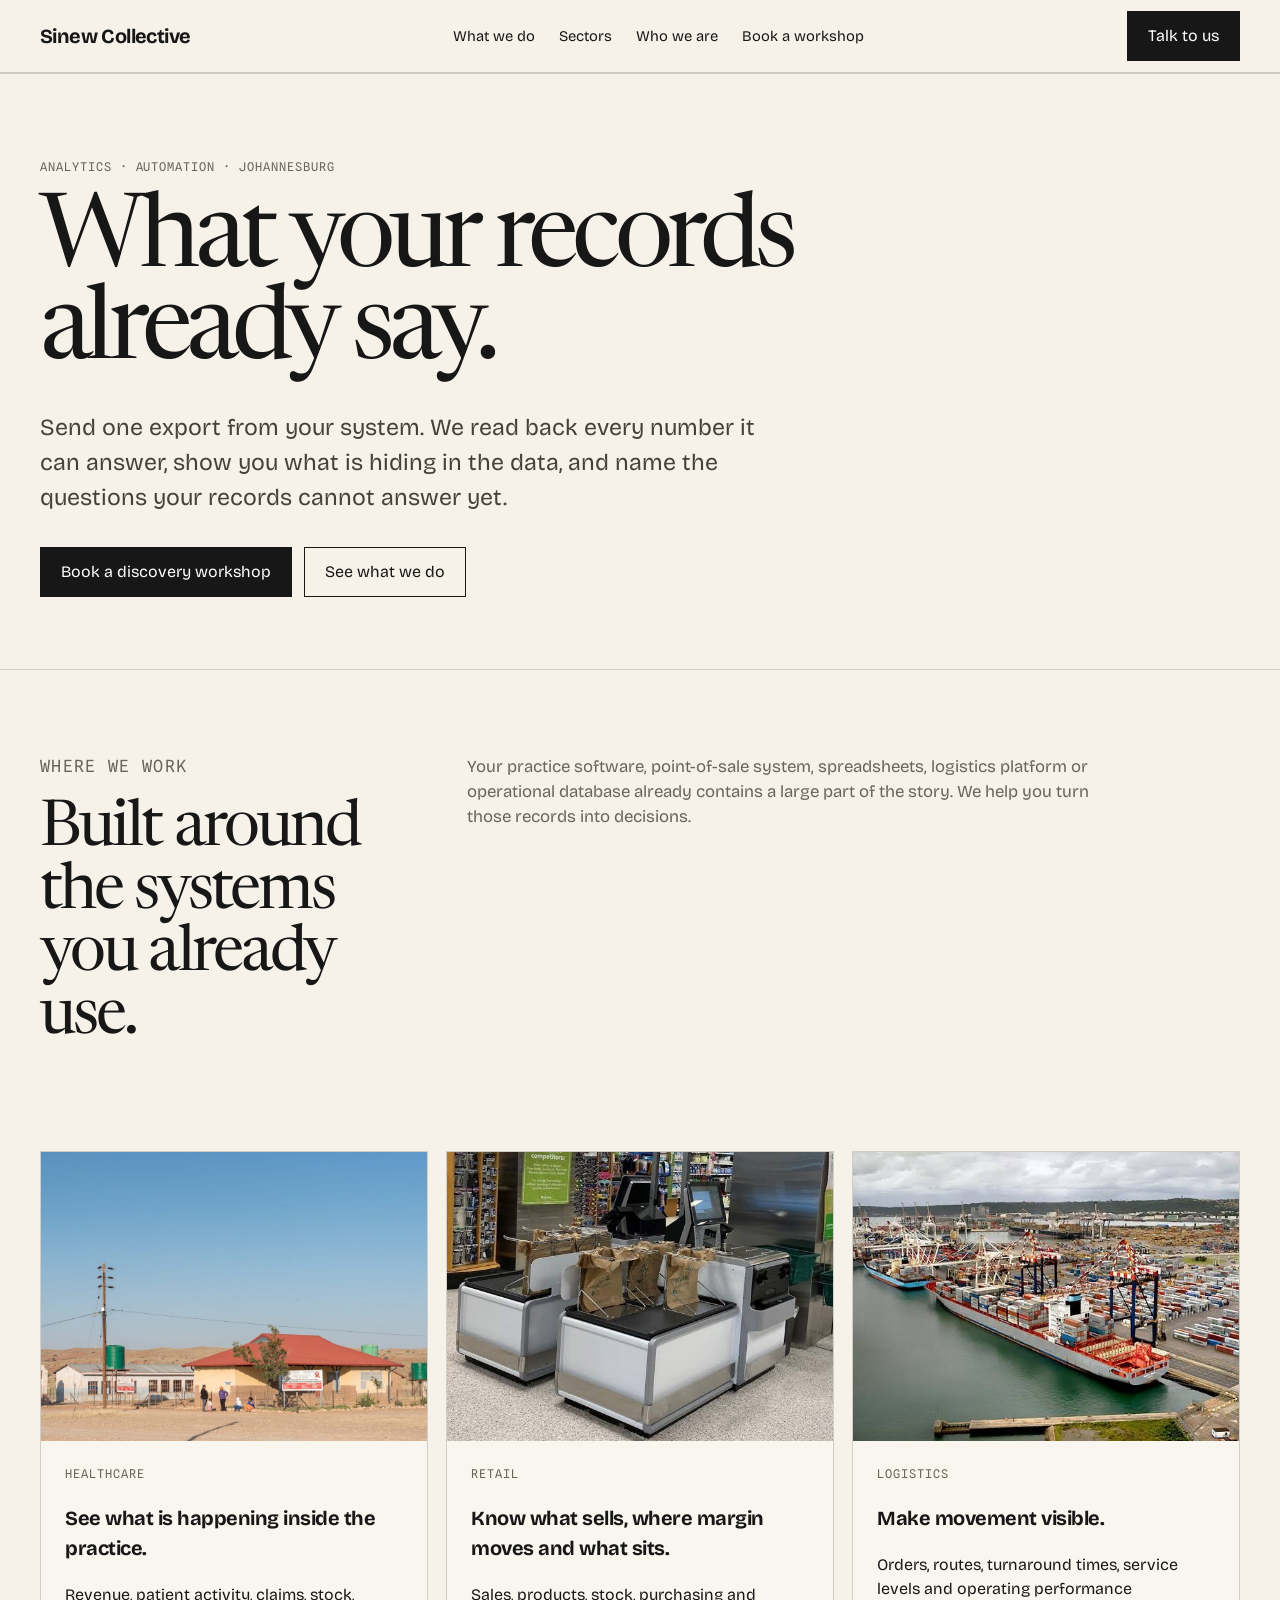
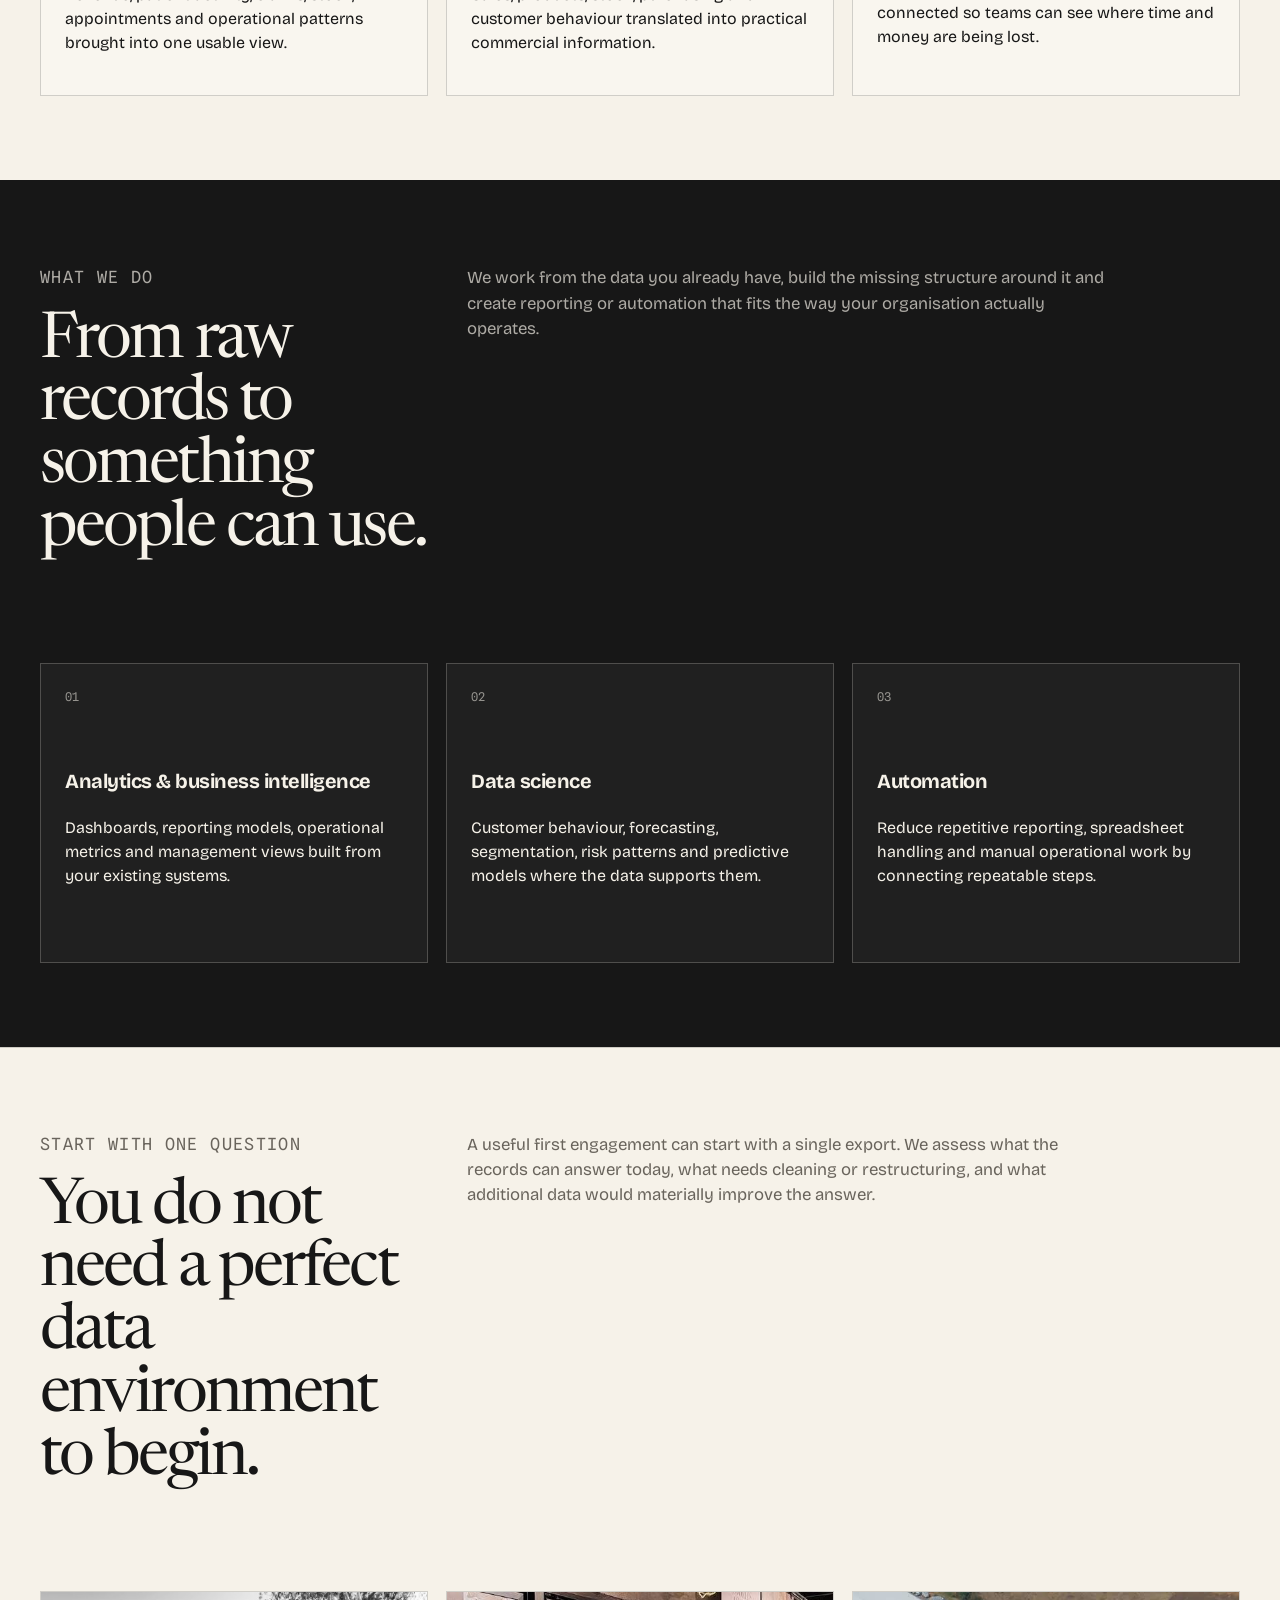
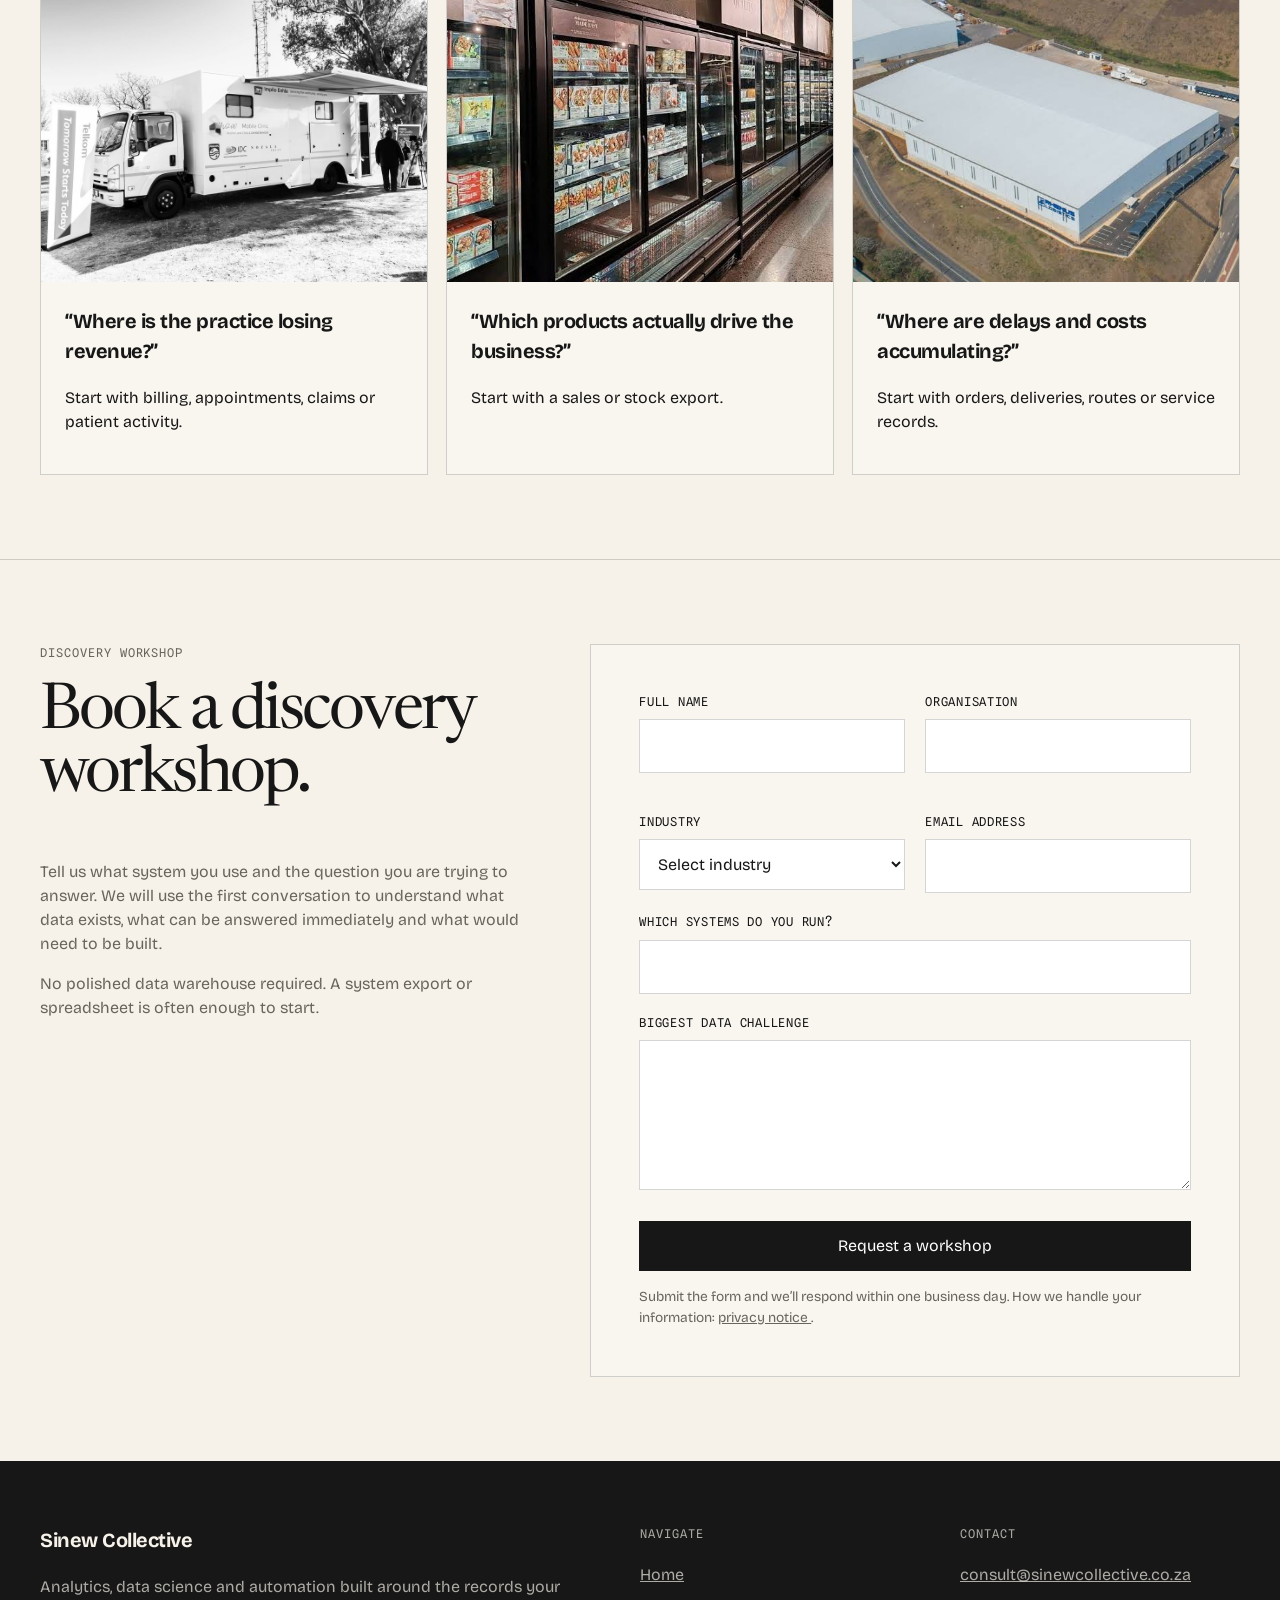
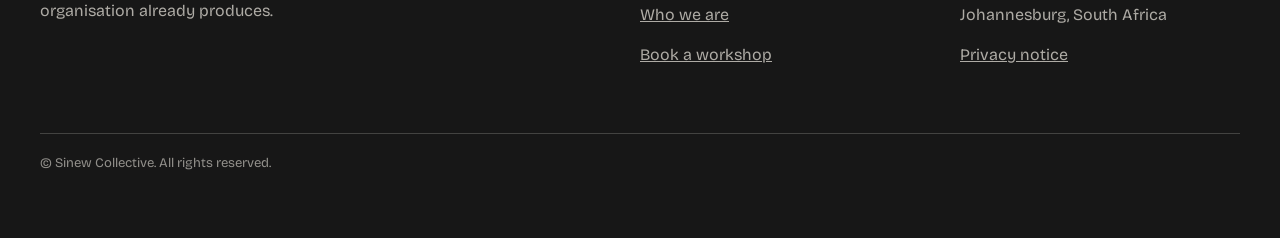
==== commit a1233e84: "Update index.html" ====
--- a/index.html
+++ b/index.html
@@ -44,6 +44,10 @@
       --line: rgba(23, 23, 23, 0.18);
       --muted: #69645c;
       --accent: #e65b36;
+      --success: #1f9d45;
+      --success-dark: #146c2e;
+      --success-light: #eefaf1;
+      --success-line: #b9e4c4;
       --max: 1200px;
     }
 
@@ -354,9 +358,64 @@
       margin: 16px 0 0;
     }
 
-    .form__done {
-      color: var(--ink);
-      font-weight: 600;
+    /*
+      SUCCESS CONFIRMATION
+    */
+
+    .form__done.success {
+      margin-top: 28px;
+      padding: 34px 22px;
+      text-align: center;
+      color: var(--success-dark);
+      background: var(--success-light);
+      border: 1px solid var(--success-line);
+    }
+
+    .success-tick {
+      width: 100px;
+      height: 100px;
+      margin: 0 auto 22px;
+      border-radius: 50%;
+      background: var(--success);
+      color: #ffffff;
+      display: flex;
+      align-items: center;
+      justify-content: center;
+      font-size: 64px;
+      font-weight: 700;
+      line-height: 1;
+      box-shadow: 0 10px 30px rgba(31, 157, 69, 0.18);
+      animation: successPop 0.45s ease-out;
+    }
+
+    .success-title {
+      margin: 0 0 8px;
+      color: var(--success-dark);
+      font-size: 1.45rem;
+      font-weight: 700;
+    }
+
+    .success-text {
+      margin: 0;
+      color: #356b43;
+      font-size: 1rem;
+      line-height: 1.6;
+    }
+
+    @keyframes successPop {
+      0% {
+        transform: scale(0.4);
+        opacity: 0;
+      }
+
+      70% {
+        transform: scale(1.1);
+      }
+
+      100% {
+        transform: scale(1);
+        opacity: 1;
+      }
     }
 
     .site-footer {
@@ -422,6 +481,12 @@
       .hero {
         padding-top: 56px;
       }
+
+      .success-tick {
+        width: 84px;
+        height: 84px;
+        font-size: 54px;
+      }
     }
   </style>
 </head>
@@ -430,7 +495,10 @@
 
   <header class="site-header">
     <div class="wrap nav">
-      <a class="brand" href="/">Sinew Collective</a>
+
+      <a class="brand" href="/">
+        Sinew Collective
+      </a>
 
       <nav class="nav__links" aria-label="Main navigation">
         <a href="#what-we-do">What we do</a>
@@ -439,7 +507,10 @@
         <a href="#workshop">Book a workshop</a>
       </nav>
 
-      <a class="btn btn--solid" href="#workshop">Talk to us</a>
+      <a class="btn btn--solid" href="#workshop">
+        Talk to us
+      </a>
+
     </div>
   </header>
 
@@ -448,7 +519,9 @@
     <section class="hero">
       <div class="wrap">
 
-        <p class="eyebrow">Analytics · automation · Johannesburg</p>
+        <p class="eyebrow">
+          Analytics · automation · Johannesburg
+        </p>
 
         <h1>
           What your records already say.
@@ -461,6 +534,7 @@
         </p>
 
         <div class="hero__actions">
+
           <a class="btn btn--solid" href="#workshop">
             Book a discovery workshop
           </a>
@@ -468,6 +542,7 @@
           <a class="btn" href="#what-we-do">
             See what we do
           </a>
+
         </div>
 
       </div>
@@ -477,9 +552,15 @@
       <div class="wrap">
 
         <div class="section-head">
+
           <div>
-            <p class="eyebrow">Where we work</p>
-            <h2>Built around the systems you already use.</h2>
+            <p class="eyebrow">
+              Where we work
+            </p>
+
+            <h2>
+              Built around the systems you already use.
+            </h2>
           </div>
 
           <p>
@@ -488,70 +569,114 @@
             large part of the story. We help you turn those records into
             decisions.
           </p>
+
         </div>
 
         <div class="hero-grid">
 
           <article class="hero-card">
+
             <img
               src="/images/healthcare-hero.jpg"
               alt="Healthcare analytics"
               loading="lazy"
             >
+
             <div class="hero-card__body">
-              <p class="eyebrow">Healthcare</p>
-              <h3>See what is happening inside the practice.</h3>
+
+              <p class="eyebrow">
+                Healthcare
+              </p>
+
+              <h3>
+                See what is happening inside the practice.
+              </h3>
+
               <p>
                 Revenue, patient activity, claims, stock, appointments and
                 operational patterns brought into one usable view.
               </p>
+
             </div>
+
           </article>
 
           <article class="hero-card">
+
             <img
               src="/images/retail-hero.jpg"
               alt="Retail analytics"
               loading="lazy"
             >
+
             <div class="hero-card__body">
-              <p class="eyebrow">Retail</p>
-              <h3>Know what sells, where margin moves and what sits.</h3>
+
+              <p class="eyebrow">
+                Retail
+              </p>
+
+              <h3>
+                Know what sells, where margin moves and what sits.
+              </h3>
+
               <p>
                 Sales, products, stock, purchasing and customer behaviour
                 translated into practical commercial information.
               </p>
+
             </div>
+
           </article>
 
           <article class="hero-card">
+
             <img
               src="/images/logistics-hero.jpg"
               alt="Logistics analytics"
               loading="lazy"
             >
+
             <div class="hero-card__body">
-              <p class="eyebrow">Logistics</p>
-              <h3>Make movement visible.</h3>
+
+              <p class="eyebrow">
+                Logistics
+              </p>
+
+              <h3>
+                Make movement visible.
+              </h3>
+
               <p>
                 Orders, routes, turnaround times, service levels and operating
                 performance connected so teams can see where time and money
                 are being lost.
               </p>
+
             </div>
+
           </article>
 
         </div>
+
       </div>
     </section>
 
     <section id="what-we-do" class="services">
+
       <div class="wrap">
 
         <div class="section-head">
+
           <div>
-            <p class="eyebrow">What we do</p>
-            <h2>From raw records to something people can use.</h2>
+
+            <p class="eyebrow">
+              What we do
+            </p>
+
+            <h2>
+              From raw records to something people can use.
+            </h2>
+
           </div>
 
           <p>
@@ -559,55 +684,96 @@
             around it and create reporting or automation that fits the way your
             organisation actually operates.
           </p>
+
         </div>
 
         <div class="cards">
 
           <article class="card">
+
             <div class="card__body">
-              <div class="card__number">01</div>
-              <h3>Analytics &amp; business intelligence</h3>
+
+              <div class="card__number">
+                01
+              </div>
+
+              <h3>
+                Analytics &amp; business intelligence
+              </h3>
+
               <p>
                 Dashboards, reporting models, operational metrics and
                 management views built from your existing systems.
               </p>
+
             </div>
+
           </article>
 
           <article class="card">
+
             <div class="card__body">
-              <div class="card__number">02</div>
-              <h3>Data science</h3>
+
+              <div class="card__number">
+                02
+              </div>
+
+              <h3>
+                Data science
+              </h3>
+
               <p>
                 Customer behaviour, forecasting, segmentation, risk patterns
                 and predictive models where the data supports them.
               </p>
+
             </div>
+
           </article>
 
           <article class="card">
+
             <div class="card__body">
-              <div class="card__number">03</div>
-              <h3>Automation</h3>
+
+              <div class="card__number">
+                03
+              </div>
+
+              <h3>
+                Automation
+              </h3>
+
               <p>
                 Reduce repetitive reporting, spreadsheet handling and manual
                 operational work by connecting repeatable steps.
               </p>
+
             </div>
+
           </article>
 
         </div>
 
       </div>
+
     </section>
 
     <section>
+
       <div class="wrap">
 
         <div class="section-head">
+
           <div>
-            <p class="eyebrow">Start with one question</p>
-            <h2>You do not need a perfect data environment to begin.</h2>
+
+            <p class="eyebrow">
+              Start with one question
+            </p>
+
+            <h2>
+              You do not need a perfect data environment to begin.
+            </h2>
+
           </div>
 
           <p>
@@ -616,63 +782,92 @@
             restructuring, and what additional data would materially improve
             the answer.
           </p>
+
         </div>
 
         <div class="doors">
 
           <article class="door">
+
             <img
               src="/images/door-healthcare.jpg"
               alt="Healthcare data"
               loading="lazy"
             >
+
             <div class="door__body">
-              <h3>“Where is the practice losing revenue?”</h3>
+
+              <h3>
+                “Where is the practice losing revenue?”
+              </h3>
+
               <p>
                 Start with billing, appointments, claims or patient activity.
               </p>
+
             </div>
+
           </article>
 
           <article class="door">
+
             <img
               src="/images/door-retail.jpg"
               alt="Retail data"
               loading="lazy"
             >
+
             <div class="door__body">
-              <h3>“Which products actually drive the business?”</h3>
+
+              <h3>
+                “Which products actually drive the business?”
+              </h3>
+
               <p>
                 Start with a sales or stock export.
               </p>
+
             </div>
+
           </article>
 
           <article class="door">
+
             <img
               src="/images/door-logistics.jpg"
               alt="Logistics data"
               loading="lazy"
             >
+
             <div class="door__body">
-              <h3>“Where are delays and costs accumulating?”</h3>
+
+              <h3>
+                “Where are delays and costs accumulating?”
+              </h3>
+
               <p>
                 Start with orders, deliveries, routes or service records.
               </p>
+
             </div>
+
           </article>
 
         </div>
 
       </div>
+
     </section>
 
     <section id="workshop">
+
       <div class="wrap workshop">
 
         <div class="workshop__copy">
 
-          <p class="eyebrow">Discovery workshop</p>
+          <p class="eyebrow">
+            Discovery workshop
+          </p>
 
           <h2>
             Book a discovery workshop.
@@ -700,6 +895,12 @@
           novalidate
         >
 
+          <!--
+            IMPORTANT:
+            Replace YOUR_WEB3FORMS_ACCESS_KEY below with
+            your actual Web3Forms access key.
+          -->
+
           <input
             type="hidden"
             name="access_key"
@@ -727,7 +928,10 @@
           <div class="form__grid">
 
             <div>
-              <label for="f-name">Full name</label>
+
+              <label for="f-name">
+                Full name
+              </label>
 
               <input
                 id="f-name"
@@ -736,10 +940,14 @@
                 maxlength="100"
                 required
               >
+
             </div>
 
             <div>
-              <label for="f-org">Organisation</label>
+
+              <label for="f-org">
+                Organisation
+              </label>
 
               <input
                 id="f-org"
@@ -748,26 +956,50 @@
                 maxlength="120"
                 required
               >
+
             </div>
 
             <div>
-              <label for="f-industry">Industry</label>
+
+              <label for="f-industry">
+                Industry
+              </label>
 
               <select
                 id="f-industry"
                 name="industry"
                 required
               >
-                <option value="">Select industry</option>
-                <option>Medical practice</option>
-                <option>Retail</option>
-                <option>Logistics and supply chain</option>
-                <option>Other</option>
+
+                <option value="">
+                  Select industry
+                </option>
+
+                <option>
+                  Medical practice
+                </option>
+
+                <option>
+                  Retail
+                </option>
+
+                <option>
+                  Logistics and supply chain
+                </option>
+
+                <option>
+                  Other
+                </option>
+
               </select>
+
             </div>
 
             <div>
-              <label for="f-email">Email address</label>
+
+              <label for="f-email">
+                Email address
+              </label>
 
               <input
                 id="f-email"
@@ -777,6 +1009,7 @@
                 maxlength="254"
                 required
               >
+
             </div>
 
           </div>
@@ -813,55 +1046,94 @@
           <p class="note">
             Submit the form and we’ll respond within one business day.
             How we handle your information:
-            <a href="/privacy/">privacy notice</a>.
-          </p>
-
-          <p
+            <a href="/privacy/">
+              privacy notice
+            </a>.
+          </p>
+
+          <div
             class="form__done"
             id="f-done"
+            role="status"
+            aria-live="polite"
             hidden
-          ></p>
+          ></div>
 
         </form>
 
       </div>
+
     </section>
 
   </main>
 
   <footer class="site-footer">
+
     <div class="wrap">
 
       <div class="footer-grid">
 
         <div>
-          <h3>Sinew Collective</h3>
+
+          <h3>
+            Sinew Collective
+          </h3>
+
           <p>
             Analytics, data science and automation built around the records
             your organisation already produces.
           </p>
+
         </div>
 
         <div>
-          <p class="eyebrow">Navigate</p>
-          <p><a href="/">Home</a></p>
-          <p><a href="/who-we-are/">Who we are</a></p>
-          <p><a href="#workshop">Book a workshop</a></p>
+
+          <p class="eyebrow">
+            Navigate
+          </p>
+
+          <p>
+            <a href="/">
+              Home
+            </a>
+          </p>
+
+          <p>
+            <a href="/who-we-are/">
+              Who we are
+            </a>
+          </p>
+
+          <p>
+            <a href="#workshop">
+              Book a workshop
+            </a>
+          </p>
+
         </div>
 
         <div>
-          <p class="eyebrow">Contact</p>
+
+          <p class="eyebrow">
+            Contact
+          </p>
+
           <p>
             <a href="mailto:consult@sinewcollective.co.za">
               consult@sinewcollective.co.za
             </a>
           </p>
+
           <p>
             Johannesburg, South Africa
           </p>
+
           <p>
-            <a href="/privacy/">Privacy notice</a>
-          </p>
+            <a href="/privacy/">
+              Privacy notice
+            </a>
+          </p>
+
         </div>
 
       </div>
@@ -871,37 +1143,70 @@
       </div>
 
     </div>
+
   </footer>
 
   <script>
     (function () {
 
-      var f = document.getElementById('enquiry');
+      var form = document.getElementById('enquiry');
       var done = document.getElementById('f-done');
 
-      if (!f) return;
+      if (!form) {
+        return;
+      }
 
       var fields = {
-        'f-name': ['Full name', 100],
-        'f-org': ['Organisation', 120],
-        'f-industry': ['Industry', 40],
-        'f-email': ['Email', 254],
-        'f-system': ['Systems', 200],
-        'f-more': ['Biggest data challenge', 1200]
+
+        'f-name': [
+          'Full name',
+          100
+        ],
+
+        'f-org': [
+          'Organisation',
+          120
+        ],
+
+        'f-industry': [
+          'Industry',
+          40
+        ],
+
+        'f-email': [
+          'Email',
+          254
+        ],
+
+        'f-system': [
+          'Systems',
+          200
+        ],
+
+        'f-more': [
+          'Biggest data challenge',
+          1200
+        ]
+
       };
 
-      var v = function (id) {
+      function getValue(id) {
+
         return document
           .getElementById(id)
           .value
           .trim()
           .slice(0, fields[id][1]);
-      };
-
-      function say(msg, id) {
+
+      }
+
+      function showMessage(message, id) {
 
         done.hidden = false;
-        done.textContent = msg;
+
+        done.classList.remove('success');
+
+        done.textContent = message;
 
         if (id) {
           document.getElementById(id).focus();
@@ -909,38 +1214,72 @@
 
       }
 
-      f.addEventListener('submit', function (e) {
-
-        e.preventDefault();
+      function showSuccess() {
+
+        done.hidden = false;
+
+        done.classList.add('success');
+
+        done.innerHTML =
+          '<div class="success-tick" aria-hidden="true">✓</div>' +
+          '<p class="success-title">' +
+          'Request successfully submitted!' +
+          '</p>' +
+          '<p class="success-text">' +
+          'Thank you for booking a discovery workshop. ' +
+          'We’ll be in touch within one business day.' +
+          '</p>';
+
+        done.scrollIntoView({
+          behavior: 'smooth',
+          block: 'center'
+        });
+
+      }
+
+      form.addEventListener('submit', function (event) {
+
+        event.preventDefault();
+
+        done.classList.remove('success');
 
         var missing = Object.keys(fields).filter(function (id) {
-          return !v(id);
+
+          return !getValue(id);
+
         });
 
         if (missing.length) {
 
-          say(
+          showMessage(
             'Fill in every field first. Missing: ' +
             missing.map(function (id) {
               return fields[id][0].toLowerCase();
-            }).join(', ') + '.',
+            }).join(', ') +
+            '.',
             missing[0]
           );
 
           return;
+
         }
 
-        if (!/^[^\s@]+@[^\s@]+\.[^\s@]+$/.test(v('f-email'))) {
-
-          say(
+        if (
+          !/^[^\s@]+@[^\s@]+\.[^\s@]+$/.test(
+            getValue('f-email')
+          )
+        ) {
+
+          showMessage(
             'Check the email address: it needs an @ and a domain.',
             'f-email'
           );
 
           return;
+
         }
 
-        var accessKey = f
+        var accessKey = form
           .querySelector('input[name="access_key"]')
           .value
           .trim();
@@ -950,22 +1289,27 @@
           accessKey === 'YOUR_WEB3FORMS_ACCESS_KEY'
         ) {
 
-          say(
+          showMessage(
             'The workshop form is not connected yet. Add your Web3Forms access key.'
           );
 
           return;
+
         }
 
-        var button = f.querySelector('button[type="submit"]');
+        var button = form.querySelector(
+          'button[type="submit"]'
+        );
+
         var originalText = button.textContent;
 
         button.disabled = true;
+
         button.textContent = 'Sending...';
 
         done.hidden = true;
 
-        var data = new FormData(f);
+        var data = new FormData(form);
 
         fetch(
           'https://api.web3forms.com/submit',
@@ -976,22 +1320,26 @@
         )
 
         .then(function (response) {
+
+          if (!response.ok) {
+            throw new Error('Submission failed');
+          }
+
           return response.json();
+
         })
 
         .then(function (result) {
 
           if (result.success) {
 
-            f.reset();
-
-            say(
-              'Thank you for booking a discovery workshop. We’ll be in touch within one business day.'
-            );
+            form.reset();
+
+            showSuccess();
 
           } else {
 
-            say(
+            showMessage(
               'We could not send your request. Please try again or email consult@sinewcollective.co.za.'
             );
 
@@ -1001,7 +1349,7 @@
 
         .catch(function () {
 
-          say(
+          showMessage(
             'We could not send your request. Please try again or email consult@sinewcollective.co.za.'
           );
 
@@ -1010,6 +1358,7 @@
         .finally(function () {
 
           button.disabled = false;
+
           button.textContent = originalText;
 
         });
